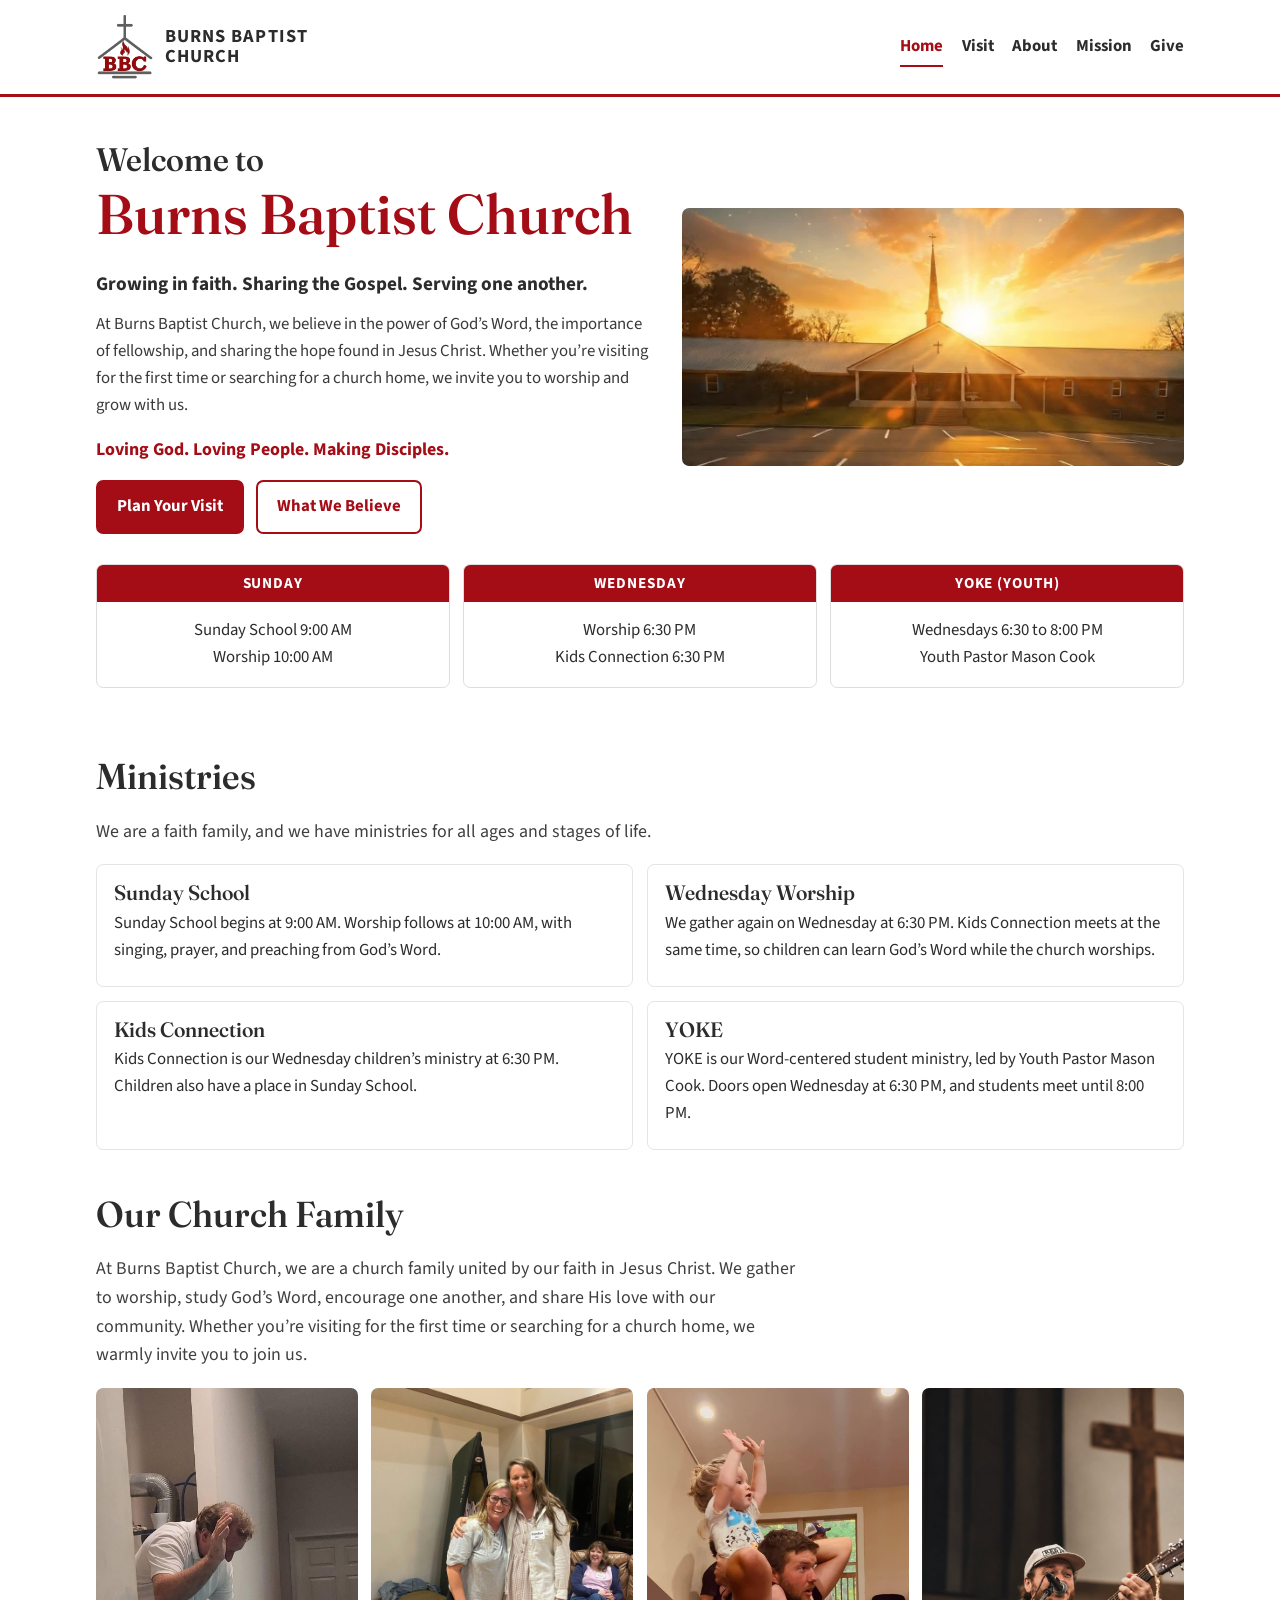
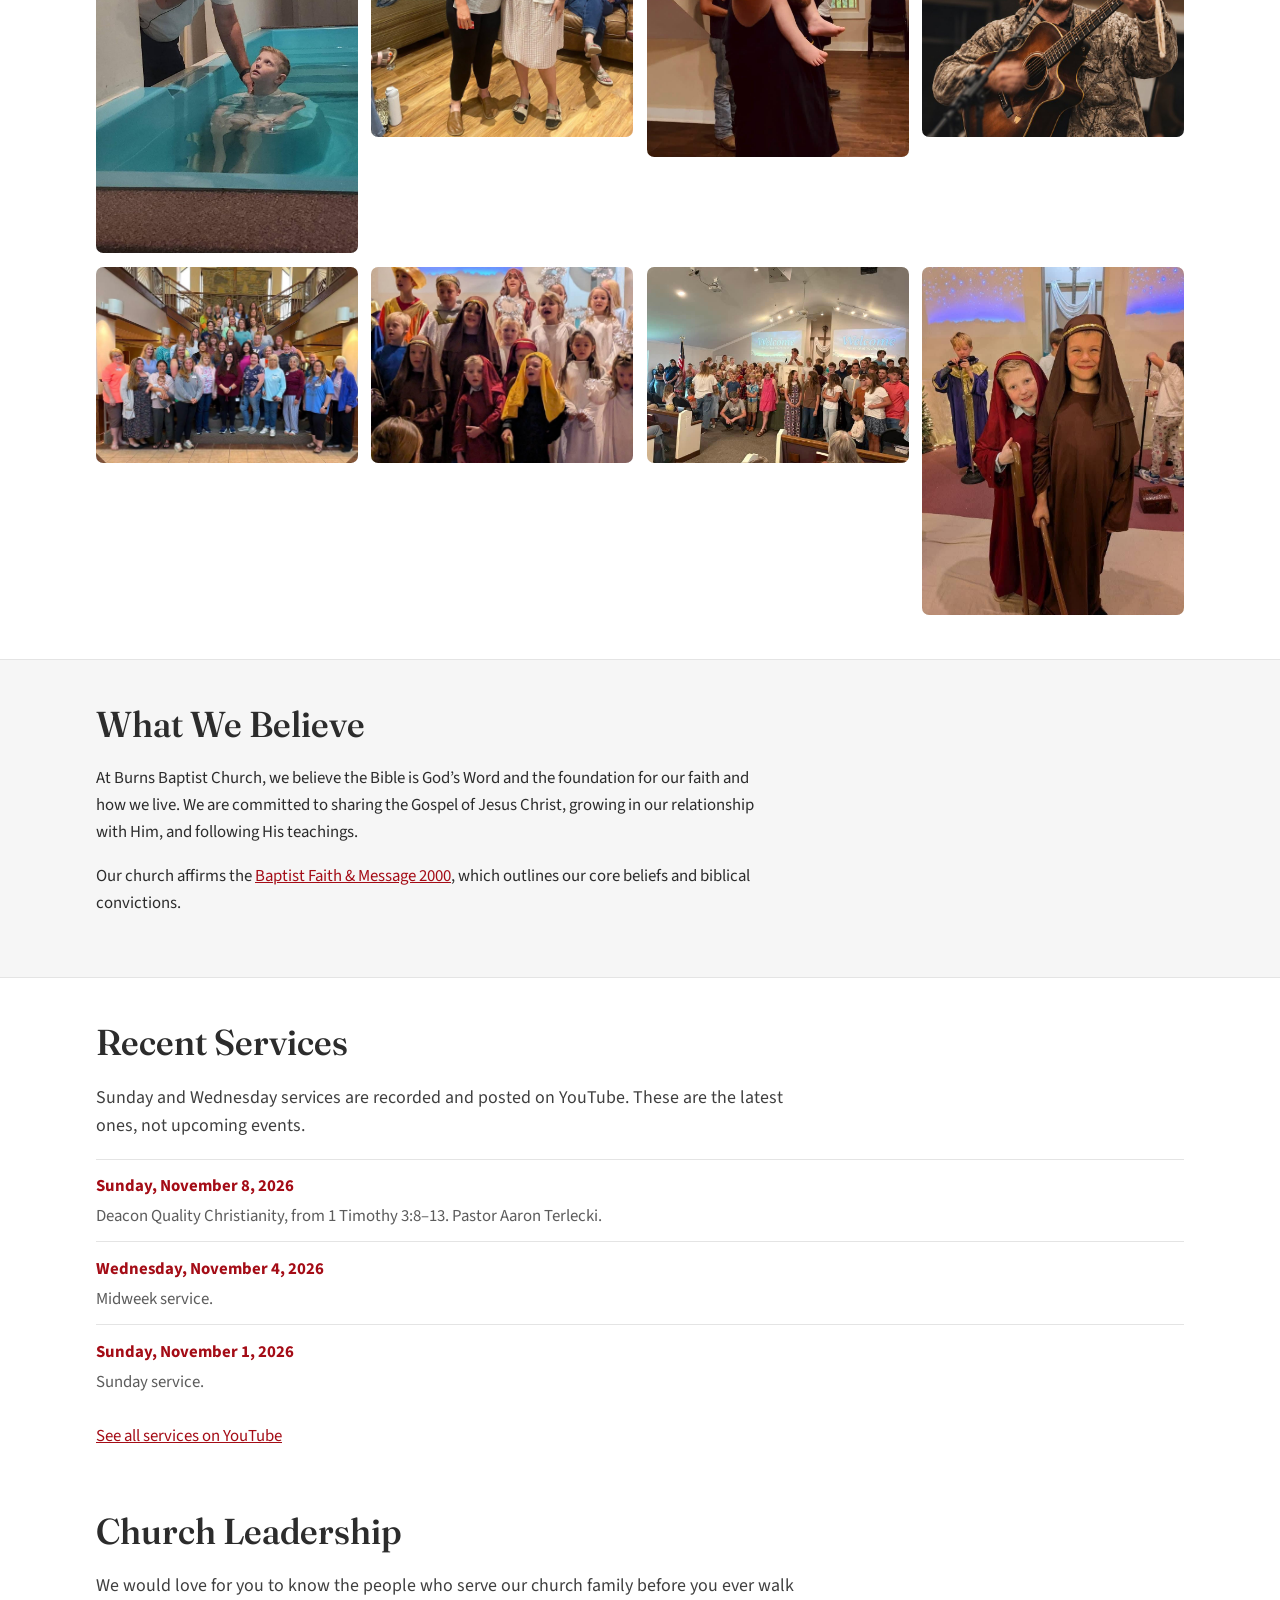
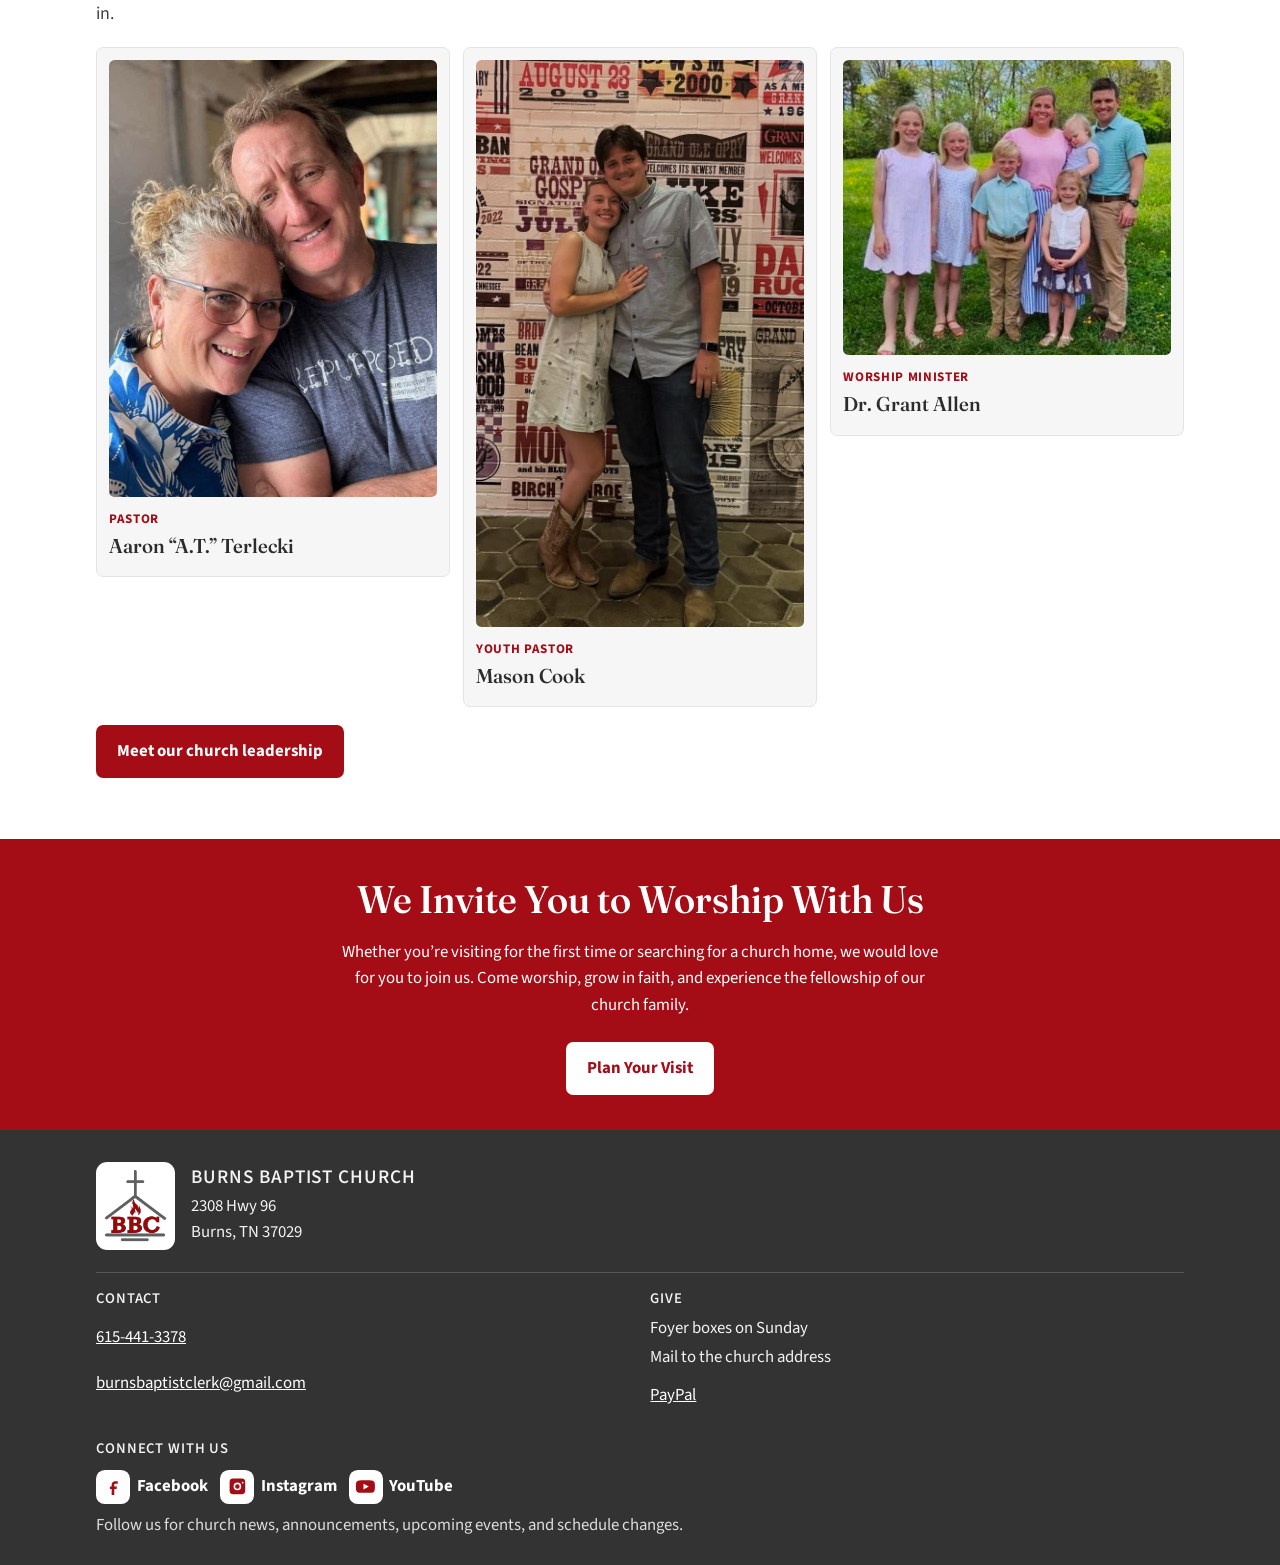
==== index.html @ 7d7b96f2 "fresh content: 1. Straighten the title letters 2. Add ministries and recent services 3. Use the chur" ====
<!DOCTYPE html>
<html lang="en">
<head>
  <meta charset="utf-8">
  <meta name="viewport" content="width=device-width, initial-scale=1, viewport-fit=cover">
  <title>Burns Baptist Church | Burns, TN</title>
  <meta name="description" content="Welcome to Burns Baptist Church at 2308 Hwy 96, Burns, TN. Sunday School 9:00 AM, worship 10:00 AM. Pastor Aaron “A.T.” Terlecki.">
  <meta name="theme-color" content="#a40c16">
  <link rel="icon" href="img/bbc-logo.png">
  <link rel="preconnect" href="https://fonts.googleapis.com">
  <link rel="preconnect" href="https://fonts.gstatic.com" crossorigin>
  <link href="https://fonts.googleapis.com/css2?family=Fraunces:SOFT,WONK,ital,opsz,wght@0,0,0,9..144,560;0,0,0,9..144,650;0,0,1,9..144,560&family=Source+Sans+3:wght@400;600;700&display=swap" rel="stylesheet">
  <link rel="stylesheet" href="css/site.css">
</head>
<body>
  <header class="site-header">
    <div class="wrap header-inner">
      <a class="logo" href="index.html" aria-label="Burns Baptist Church">
        <img src="img/bbc-logo.png" alt="" width="456" height="520">
        <span class="logo-name">Burns Baptist<br>Church</span>
      </a>
      <button class="nav-toggle" type="button" aria-expanded="false" aria-controls="site-nav">Menu</button>
      <nav class="site-nav" id="site-nav" aria-label="Primary">
        <ul>
          <li><a href="index.html" aria-current="page">Home</a></li>
          <li><a href="visit.html">Visit</a></li>
          <li><a href="about.html">About</a></li>
          <li><a href="mission.html">Mission</a></li>
          <li><a href="https://paypal.me/burnsbaptistchurch" target="_blank" rel="noopener noreferrer">Give<span class="sr-only"> (opens in a new tab)</span></a></li>
        </ul>
      </nav>
    </div>
  </header>

  <main id="main">
    <section class="wrap hero">
      <div class="hero-copy">
        <h1><span class="welcome-kicker">Welcome to</span> Burns Baptist Church</h1>
        <p class="hero-lead">Growing in faith. Sharing the Gospel. Serving one another.</p>
        <p>At Burns Baptist Church, we believe in the power of God’s Word, the importance of fellowship, and sharing the hope found in Jesus Christ. Whether you’re visiting for the first time or searching for a church home, we invite you to worship and grow with us.</p>
        <p class="motto">Loving God. Loving People. Making Disciples.</p>
        <p class="hero-actions">
          <a class="btn" href="visit.html">Plan Your Visit</a>
          <a class="btn btn-ghost" href="#believe">What We Believe</a>
        </p>
      </div>
      <div class="hero-photo">
        <img src="img/church-sunset.jpg" alt="Burns Baptist Church at sunset, the white steeple above the parking lot at 2308 Hwy 96" width="1080" height="554">
      </div>
    </section>

    <section class="times" aria-labelledby="times-title">
      <div class="wrap">
        <h2 id="times-title" class="sr-only">Service times</h2>
        <div class="times-grid">
          <article class="time-card">
            <h3>Sunday</h3>
            <p>Sunday School 9:00 AM<br>Worship 10:00 AM</p>
          </article>
          <article class="time-card">
            <h3>Wednesday</h3>
            <p>Worship 6:30 PM<br>Kids Connection 6:30 PM</p>
          </article>
          <article class="time-card">
            <h3>YOKE (Youth)</h3>
            <p>Wednesdays 6:30 to 8:00 PM<br>Youth Pastor Mason Cook</p>
          </article>
        </div>
      </div>
    </section>

    <section class="section">
      <div class="wrap">
        <h2 class="section-title">Ministries</h2>
        <p class="lede">We are a faith family, and we have ministries for all ages and stages of life.</p>
        <div class="ministry-grid">
          <article>
            <h3>Sunday School</h3>
            <p>Sunday School begins at 9:00 AM. Worship follows at 10:00 AM, with singing, prayer, and preaching from God’s Word.</p>
          </article>
          <article>
            <h3>Wednesday Worship</h3>
            <p>We gather again on Wednesday at 6:30 PM. Kids Connection meets at the same time, so children can learn God’s Word while the church worships.</p>
          </article>
          <article>
            <h3>Kids Connection</h3>
            <p>Kids Connection is our Wednesday children’s ministry at 6:30 PM. Children also have a place in Sunday School.</p>
          </article>
          <article>
            <h3>YOKE</h3>
            <p>YOKE is our Word-centered student ministry, led by Youth Pastor Mason Cook. Doors open Wednesday at 6:30 PM, and students meet until 8:00 PM.</p>
          </article>
        </div>
      </div>
    </section>

    <section class="section" style="padding-top: 0;">
      <div class="wrap">
        <h2 class="section-title">Our Church Family</h2>
        <p class="lede">At Burns Baptist Church, we are a church family united by our faith in Jesus Christ. We gather to worship, study God’s Word, encourage one another, and share His love with our community. Whether you’re visiting for the first time or searching for a church home, we warmly invite you to join us.</p>
        <div class="family-grid">
          <img src="img/family-baptism.jpg" alt="A baptism at Burns Baptist Church" width="901" height="1600">
          <img src="img/family-fellowship.jpg" alt="Friends from the church family together" width="1200" height="1600">
          <img src="img/family-shoulders.jpg" alt="A dad with his child on his shoulders at church" width="1004" height="1415">
          <img src="img/family-gospel-sing.jpg" alt="Josey Clay leading worship with a guitar" width="768" height="1024">
          <img src="img/family-group.jpg" alt="Women of the church family gathered on the stairs" width="1080" height="810">
          <img src="img/family-program.jpg" alt="Children dressed for a Christmas program" width="1156" height="868">
          <img src="img/family-kids.jpg" alt="Children and leaders gathered in the sanctuary" width="960" height="720">
          <img src="img/family-nativity.jpg" alt="Two children dressed for the Christmas program" width="868" height="1156">
        </div>
      </div>
    </section>

    <section class="section believe" id="believe">
      <div class="wrap">
        <h2 class="section-title">What We Believe</h2>
        <div class="prose">
          <p>At Burns Baptist Church, we believe the Bible is God’s Word and the foundation for our faith and how we live. We are committed to sharing the Gospel of Jesus Christ, growing in our relationship with Him, and following His teachings.</p>
          <p>Our church affirms the <a href="https://bfm.sbc.net/bfm2000/" target="_blank" rel="noopener noreferrer">Baptist Faith &amp; Message 2000<span class="sr-only"> (opens in a new tab)</span></a>, which outlines our core beliefs and biblical convictions.</p>
        </div>
      </div>
    </section>

    <section class="section">
      <div class="wrap">
        <h2 class="section-title">Recent Services</h2>
        <p class="lede">Sunday and Wednesday services are recorded and posted on YouTube. These are the latest ones, not upcoming events.</p>
        <ul class="service-list">
          <li>
            <a href="https://www.youtube.com/watch?v=oG2VOzbpjgQ" target="_blank" rel="noopener noreferrer">Sunday, November 8, 2026<span class="sr-only"> (opens in a new tab)</span></a>
            <p>Deacon Quality Christianity, from 1 Timothy 3:8–13. Pastor Aaron Terlecki.</p>
          </li>
          <li>
            <a href="https://www.youtube.com/watch?v=1ceqtNnKRiA" target="_blank" rel="noopener noreferrer">Wednesday, November 4, 2026<span class="sr-only"> (opens in a new tab)</span></a>
            <p>Midweek service.</p>
          </li>
          <li>
            <a href="https://www.youtube.com/watch?v=3eNB4Ih_9F8" target="_blank" rel="noopener noreferrer">Sunday, November 1, 2026<span class="sr-only"> (opens in a new tab)</span></a>
            <p>Sunday service.</p>
          </li>
        </ul>
        <p><a href="https://www.youtube.com/@burnsbaptistchurch-burnstn1436" target="_blank" rel="noopener noreferrer">See all services on YouTube<span class="sr-only"> (opens in a new tab)</span></a></p>
      </div>
    </section>

    <section class="section" style="padding-top: 0;">
      <div class="wrap">
        <h2 class="section-title">Church Leadership</h2>
        <p class="lede">We would love for you to know the people who serve our church family before you ever walk in.</p>
        <div class="staff-teaser">
          <article>
            <img src="img/pastor-at-lori.jpg" alt="Pastor A.T. Terlecki and his wife, Lori" width="720" height="960">
            <p class="role">Pastor</p>
            <h3>Aaron “A.T.” Terlecki</h3>
          </article>
          <article>
            <img src="img/mason-bailey.jpg" alt="Youth Pastor Mason Cook and his wife, Bailey" width="682" height="1180">
            <p class="role">Youth Pastor</p>
            <h3>Mason Cook</h3>
          </article>
          <article>
            <img src="img/grant-allen-family.jpg" alt="Dr. Grant Allen with Candice and their five children" width="1028" height="927">
            <p class="role">Worship Minister</p>
            <h3>Dr. Grant Allen</h3>
          </article>
        </div>
        <p style="margin-top: 1.1rem;"><a class="btn" href="about.html">Meet our church leadership</a></p>
      </div>
    </section>

    <section class="invite">
      <div class="wrap">
        <h2>We Invite You to Worship With Us</h2>
        <p>Whether you’re visiting for the first time or searching for a church home, we would love for you to join us. Come worship, grow in faith, and experience the fellowship of our church family.</p>
        <a class="btn" href="visit.html">Plan Your Visit</a>
      </div>
    </section>
  </main>

  <footer class="site-footer">
    <div class="wrap">
      <div class="footer-brand">
        <div class="footer-logo"><img src="img/bbc-logo.png" alt="" width="456" height="520"></div>
        <div>
          <h2>Burns Baptist Church</h2>
          <p>2308 Hwy 96<br>Burns, TN 37029</p>
        </div>
      </div>
      <div class="footer-grid">
        <div>
          <h3>Contact</h3>
          <ul>
            <li><a href="tel:+16154413378">615-441-3378</a></li>
            <li><a href="mailto:burnsbaptistclerk@gmail.com">burnsbaptistclerk@gmail.com</a></li>
          </ul>
        </div>
        <div>
          <h3>Give</h3>
          <ul>
            <li>Foyer boxes on Sunday</li>
            <li>Mail to the church address</li>
            <li><a href="https://paypal.me/burnsbaptistchurch" target="_blank" rel="noopener noreferrer">PayPal</a></li>
          </ul>
        </div>
      </div>
      <div style="margin-top: 1.3rem;">
        <h3>Connect With Us</h3>
        <ul class="socials">
          <li><a href="https://www.facebook.com/p/Burns-Baptist-Church-61585569585817/" target="_blank" rel="noopener noreferrer"><span class="social-icon" aria-hidden="true"><svg viewBox="0 0 24 24"><path fill="currentColor" d="M14 9h3V6h-3c-2.2 0-4 1.8-4 4v2H8v3h2v7h3v-7h2.6l.4-3H13v-2c0-.6.4-1 1-1z"/></svg></span>Facebook</a></li>
          <li><a href="https://www.instagram.com/burnsbaptistchurch/" target="_blank" rel="noopener noreferrer"><span class="social-icon" aria-hidden="true"><svg viewBox="0 0 24 24"><path fill="currentColor" d="M7 3h10a4 4 0 0 1 4 4v10a4 4 0 0 1-4 4H7a4 4 0 0 1-4-4V7a4 4 0 0 1 4-4zm5 4.6A4.4 4.4 0 1 0 16.4 12 4.4 4.4 0 0 0 12 7.6zm6.1-.9a1 1 0 1 0 1 1 1 1 0 0 0-1-1zM12 9.4A2.6 2.6 0 1 1 9.4 12 2.6 2.6 0 0 1 12 9.4z"/></svg></span>Instagram</a></li>
          <li><a href="https://www.youtube.com/@burnsbaptistchurch-burnstn1436" target="_blank" rel="noopener noreferrer"><span class="social-icon" aria-hidden="true"><svg viewBox="0 0 24 24"><path fill="currentColor" d="M23 12.2s0-3.2-.4-4.6a3 3 0 0 0-2.1-2.1C18.9 5 12 5 12 5s-6.9 0-8.5.5a3 3 0 0 0-2.1 2.1C1 9 1 12.2 1 12.2s0 3.2.4 4.6a3 3 0 0 0 2.1 2.1C5.1 19.4 12 19.4 12 19.4s6.9 0 8.5-.5a3 3 0 0 0 2.1-2.1c.4-1.4.4-4.6.4-4.6zM9.8 15.5v-6.6l6.2 3.3z"/></svg></span>YouTube</a></li>
        </ul>
        <p class="footer-note">Follow us for church news, announcements, upcoming events, and schedule changes.</p>
      </div>
    </div>
  </footer>
  <script src="js/site.js"></script>
</body>
</html>
---- css/site.css ----
:root {
  --paper: #ffffff;
  --ink: #2c2c2c;
  --bbc: #a40c16;
  --bbc-dark: #7c0911;
  --charcoal: #333333;
  --muted: #5c5c5c;
  --line: #e4e4e4;
  --soft: #f6f6f6;
  --max: 68rem;
  --display: "Fraunces", Georgia, serif;
  --body: "Source Sans 3", system-ui, sans-serif;
}

*,
*::before,
*::after {
  box-sizing: border-box;
}

html {
  scroll-behavior: smooth;
  scroll-padding-top: 6rem;
  -webkit-text-size-adjust: 100%;
}

body {
  margin: 0;
  font-family: var(--body);
  color: var(--ink);
  background: var(--paper);
  line-height: 1.6;
  font-size: 1.05rem;
  padding-left: env(safe-area-inset-left);
  padding-right: env(safe-area-inset-right);
}

img {
  max-width: 100%;
  height: auto;
  display: block;
}

a {
  color: var(--bbc);
}

a:hover {
  color: var(--bbc-dark);
}

:focus-visible {
  outline: 3px solid var(--bbc);
  outline-offset: 2px;
}

h1,
h2,
h3 {
  font-family: var(--display);
  font-weight: 560;
  line-height: 1.15;
  margin: 0 0 0.55em;
  text-wrap: balance;
  font-optical-sizing: none;
  font-variation-settings: "SOFT" 0, "WONK" 0, "opsz" 72;
}

p {
  margin: 0 0 1em;
}

.wrap {
  width: min(100% - 2rem, var(--max));
  margin-inline: auto;
}

@media (min-width: 800px) {
  .wrap {
    width: min(100% - 2.5rem, var(--max));
  }
}

.sr-only {
  position: absolute;
  width: 1px;
  height: 1px;
  padding: 0;
  margin: -1px;
  overflow: hidden;
  clip: rect(0, 0, 0, 0);
  white-space: nowrap;
  border: 0;
}

.site-header {
  background: #fff;
  border-bottom: 3px solid var(--bbc);
  position: sticky;
  top: 0;
  z-index: 20;
}

.header-inner {
  display: flex;
  flex-wrap: wrap;
  align-items: center;
  justify-content: space-between;
  gap: 0.65rem 0.85rem;
  padding: 0.7rem 0;
}

.logo {
  display: flex;
  align-items: center;
  gap: 0.65rem;
  min-width: 0;
  text-decoration: none;
  color: var(--ink);
  flex: 1 1 auto;
}

.logo img {
  height: 3.35rem;
  width: auto;
  flex: 0 0 auto;
}

.logo-name {
  font-weight: 700;
  text-transform: uppercase;
  letter-spacing: 0.045em;
  line-height: 1.05;
  font-size: 0.92rem;
}

.nav-toggle {
  display: inline-flex;
  align-items: center;
  justify-content: center;
  min-height: 2.75rem;
  padding: 0.4rem 0.9rem;
  border: 2px solid var(--bbc);
  border-radius: 0.4rem;
  background: #fff;
  color: var(--bbc);
  font: inherit;
  font-weight: 700;
  letter-spacing: 0.06em;
  text-transform: uppercase;
  cursor: pointer;
  flex: 0 0 auto;
}

.site-nav {
  display: none;
  flex: 1 1 100%;
  padding: 0.15rem 0 0.45rem;
}

.site-nav.is-open {
  display: block;
}

.site-nav ul {
  display: flex;
  flex-direction: column;
  gap: 0.1rem;
  list-style: none;
  margin: 0;
  padding: 0;
}

.site-nav a {
  display: flex;
  align-items: center;
  min-height: 2.75rem;
  text-decoration: none;
  color: var(--ink);
  font-weight: 700;
}

.site-nav a:hover {
  color: var(--bbc);
}

.site-nav a[aria-current="page"] {
  color: var(--bbc);
  box-shadow: inset 3px 0 0 var(--bbc);
  padding-left: 0.7rem;
}

@media (min-width: 900px) {
  .header-inner {
    flex-wrap: nowrap;
    padding: 0.85rem 0;
  }

  .logo {
    flex: 0 1 auto;
  }

  .logo img {
    height: 4.15rem;
  }

  .logo-name {
    font-size: 1.15rem;
    letter-spacing: 0.06em;
  }

  .nav-toggle {
    display: none;
  }

  .site-nav {
    display: block;
    flex: 1 1 auto;
    padding: 0;
  }

  .site-nav ul {
    flex-direction: row;
    justify-content: flex-end;
    align-items: center;
    gap: 0.15rem 1.15rem;
  }

  .site-nav a {
    min-height: 2.5rem;
  }

  .site-nav a[aria-current="page"] {
    box-shadow: inset 0 -2px 0 var(--bbc);
    padding-left: 0;
  }
}

.hero {
  padding: 1.6rem 0 0.5rem;
  display: grid;
  gap: 1.25rem;
  align-items: center;
}

@media (min-width: 800px) {
  .hero {
    grid-template-columns: 1.05fr 0.95fr;
    padding: 2.75rem 0 1.5rem;
    gap: 2rem;
  }
}

.welcome-kicker {
  display: block;
  color: var(--ink);
  font-size: 0.58em;
  font-weight: 560;
  margin-bottom: 0.12em;
}

.hero h1 {
  font-size: clamp(2.15rem, 7vw, 3.5rem);
  color: var(--bbc);
  margin-bottom: 0.4em;
}

.hero-lead {
  font-size: 1.2rem;
  font-weight: 700;
  margin-bottom: 0.75rem;
}

.hero-copy > p:not(.hero-lead):not(.motto):not(.hero-actions) {
  color: #3a3a3a;
  max-width: 38rem;
}

.motto {
  color: var(--bbc);
  font-weight: 700;
  font-size: 1.12rem;
  margin: 0.35rem 0 1rem;
}

.hero-actions {
  display: flex;
  flex-wrap: wrap;
  gap: 0.7rem;
  margin-bottom: 0;
}

@media (max-width: 639px) {
  .hero-actions,
  .center-actions {
    display: grid;
    grid-template-columns: 1fr;
  }

  .btn {
    width: 100%;
  }
}

.hero-photo img {
  width: 100%;
  height: auto;
  border-radius: 0.45rem;
}

.btn {
  display: inline-flex;
  align-items: center;
  justify-content: center;
  min-height: 2.85rem;
  text-decoration: none;
  font-weight: 700;
  padding: 0.7rem 1.2rem;
  border: 2px solid var(--bbc);
  border-radius: 0.45rem;
  background: var(--bbc);
  color: #fff;
}

.btn:hover {
  background: var(--bbc-dark);
  border-color: var(--bbc-dark);
  color: #fff;
}

.btn-ghost {
  background: #fff;
  color: var(--bbc);
}

.btn-ghost:hover {
  background: var(--bbc);
  color: #fff;
}

.section {
  padding: 2.1rem 0;
}

@media (min-width: 800px) {
  .section {
    padding: 2.75rem 0;
  }
}

.section-title {
  font-size: clamp(1.7rem, 3vw, 2.25rem);
}

.lede {
  font-size: 1.12rem;
  max-width: 44rem;
  color: #3f3f3f;
}

.times {
  padding: 0.4rem 0 1.5rem;
}

.times-grid,
.card-grid {
  display: grid;
  gap: 0.85rem;
}

@media (min-width: 720px) {
  .times-grid,
  .card-grid.cols-3 {
    grid-template-columns: repeat(3, 1fr);
  }

  .card-grid.cols-2 {
    grid-template-columns: repeat(2, 1fr);
  }
}

.time-card {
  border: 1px solid #ddd;
  border-radius: 0.45rem;
  overflow: hidden;
  background: #fff;
  text-align: center;
}

.time-card h3 {
  margin: 0;
  background: var(--bbc);
  color: #fff;
  font-family: var(--body);
  font-size: 0.95rem;
  font-weight: 700;
  letter-spacing: 0.06em;
  text-transform: uppercase;
  padding: 0.6rem 0.75rem;
}

.time-card p {
  margin: 0;
  padding: 0.95rem 0.75rem 1.05rem;
}

.family-grid,
.photo-row,
.yoke-pair {
  display: grid;
  gap: 0.85rem;
}

.family-grid,
.photo-row {
  grid-template-columns: repeat(2, 1fr);
  align-items: start;
}

@media (min-width: 800px) {
  .family-grid,
  .photo-row {
    grid-template-columns: repeat(4, 1fr);
  }
}

.family-grid img,
.photo-row img,
.yoke-pair img,
.yoke-feature img,
.leader img {
  width: 100%;
  height: auto;
  border-radius: 0.45rem;
  background: var(--soft);
  object-fit: contain;
  object-position: center;
}

.yoke-feature {
  margin: 0.4rem 0 0.85rem;
}

.yoke-pair {
  grid-template-columns: 1fr;
  align-items: start;
}

@media (min-width: 720px) {
  .yoke-pair {
    grid-template-columns: repeat(3, 1fr);
  }
}

.believe {
  background: var(--soft);
  border-top: 1px solid var(--line);
  border-bottom: 1px solid var(--line);
}

.believe-grid,
.split {
  display: grid;
  gap: 1.25rem;
}

@media (min-width: 800px) {
  .believe-grid,
  .split {
    grid-template-columns: 1fr 1.15fr;
    align-items: start;
  }

  .split.even {
    grid-template-columns: 1fr 1fr;
  }
}

.believe ol {
  margin: 0 0 1rem;
  padding-left: 1.2rem;
}

.believe li {
  margin-bottom: 0.75rem;
}

.staff-teaser {
  display: grid;
  gap: 0.85rem;
  align-items: start;
}

@media (min-width: 720px) {
  .staff-teaser {
    grid-template-columns: repeat(3, 1fr);
  }
}

.staff-teaser article {
  background: var(--soft);
  border: 1px solid var(--line);
  border-radius: 0.45rem;
  padding: 0.75rem 0.75rem 1rem;
}

.staff-teaser img {
  width: 100%;
  height: auto;
  margin-bottom: 0.75rem;
  border-radius: 0.35rem;
  object-fit: contain;
  object-position: center;
}

.staff-teaser h3 {
  margin-bottom: 0.2rem;
  font-size: 1.25rem;
}

.role {
  color: var(--bbc);
  font-weight: 700;
  letter-spacing: 0.05em;
  text-transform: uppercase;
  font-size: 0.82rem;
  margin: 0 0 0.25rem;
}

.scripture {
  position: relative;
  color: #fff;
  isolation: isolate;
  min-height: 15rem;
  display: grid;
  align-items: center;
}

.scripture-bg {
  position: absolute;
  inset: 0;
  width: 100%;
  height: 100%;
  object-fit: cover;
  object-position: center 55%;
  z-index: -2;
}

.scripture::after {
  content: "";
  position: absolute;
  inset: 0;
  background: linear-gradient(rgba(30, 18, 18, 0.45), rgba(30, 18, 18, 0.62));
  z-index: -1;
}

.scripture-inner {
  text-align: center;
  padding: 2.4rem 0 2.2rem;
}

.scripture blockquote {
  margin: 0 auto;
  max-width: 42rem;
}

.scripture p {
  font-family: var(--display);
  font-style: italic;
  font-weight: 560;
  font-optical-sizing: none;
  font-variation-settings: "SOFT" 0, "WONK" 0, "opsz" 72;
  font-size: clamp(1.25rem, 2.6vw, 1.7rem);
  line-height: 1.35;
  margin: 0 0 0.7rem;
}

.scripture cite {
  font-style: normal;
  font-weight: 700;
  letter-spacing: 0.04em;
}

.leaders {
  display: grid;
  gap: 1.75rem;
}

.leader {
  display: grid;
  gap: 1rem;
  align-items: start;
}

@media (min-width: 720px) {
  .leader {
    grid-template-columns: minmax(12rem, 18rem) 1fr;
    gap: 1.4rem;
  }
}

.leader img {
  width: 100%;
  height: auto;
  object-fit: contain;
  object-position: center;
}

.leader h2 {
  margin-bottom: 0.35rem;
  font-size: clamp(1.55rem, 2.5vw, 2rem);
}

.role-flag {
  display: inline-block;
  background: var(--bbc);
  color: #fff;
  font-weight: 700;
  letter-spacing: 0.06em;
  text-transform: uppercase;
  font-size: 0.78rem;
  padding: 0.28rem 0.7rem;
  margin: 0 0 0.45rem;
}

.page-intro {
  padding: 1.6rem 0 0.4rem;
}

.page-intro h1 {
  font-size: clamp(2rem, 5vw, 2.8rem);
  color: var(--bbc);
  margin-bottom: 0.4em;
}

.address-line {
  font-weight: 700;
  text-align: center;
  margin: 0.9rem 0 0.7rem;
}

.center-actions {
  text-align: center;
  margin-bottom: 0.4rem;
}

.map-embed {
  border: 1px solid var(--line);
  overflow: hidden;
  aspect-ratio: 4 / 3;
  background: #eee;
}

@media (min-width: 800px) {
  .map-embed {
    aspect-ratio: 16 / 9;
  }
}

.map-embed iframe {
  width: 100%;
  height: 100%;
  border: 0;
}

.muted {
  color: var(--muted);
}

.prose {
  max-width: 42rem;
}

.ministry-grid {
  display: grid;
  gap: 0.85rem;
}

@media (min-width: 720px) {
  .ministry-grid {
    grid-template-columns: 1fr 1fr;
  }
}

.ministry-grid article {
  border: 1px solid var(--line);
  border-radius: 0.45rem;
  background: #fff;
  padding: 1rem 1.05rem 0.35rem;
}

.ministry-grid h3 {
  font-size: 1.3rem;
  margin-bottom: 0.3rem;
}

.service-list {
  list-style: none;
  margin: 0.4rem 0 1rem;
  padding: 0;
}

.service-list li {
  border-top: 1px solid var(--line);
  padding: 0.85rem 0 0.7rem;
}

.service-list a {
  font-weight: 700;
  text-decoration: none;
}

.service-list p {
  margin: 0.2rem 0 0;
  color: var(--muted);
}

.mission-hero h1 {
  font-family: var(--display);
  font-style: italic;
  font-weight: 560;
  font-optical-sizing: none;
  font-variation-settings: "SOFT" 0, "WONK" 0, "opsz" 72;
  font-size: clamp(2.6rem, 7vw, 4.2rem);
  color: var(--bbc);
  text-align: center;
  margin: 0.2rem 0 0.35rem;
}

.mission-hero .lede {
  text-align: center;
  margin-inline: auto;
}

.mission-grid {
  display: grid;
  gap: 0.9rem;
}

@media (min-width: 860px) {
  .mission-grid {
    grid-template-columns: repeat(3, 1fr);
    align-items: start;
  }
}

.mission-card {
  border: 1px solid #ddd;
  border-radius: 0.55rem;
  overflow: hidden;
  background: #fff;
}

.mission-card h2 {
  margin: 0;
  background: var(--bbc);
  color: #fff;
  font-family: var(--body);
  font-size: 1.05rem;
  font-weight: 700;
  text-align: center;
  padding: 0.7rem 0.8rem 0.65rem;
  line-height: 1.25;
}

.mission-card ul {
  margin: 0;
  padding: 0.9rem 1rem 1rem 1.35rem;
}

.mission-card li {
  margin-bottom: 0.45rem;
}

.invite {
  background: var(--bbc);
  color: #fff;
  text-align: center;
  padding: 2.4rem 0 2.2rem;
}

.invite h2 {
  font-size: clamp(1.8rem, 4vw, 2.4rem);
  margin-bottom: 0.45em;
}

.invite p {
  max-width: 38rem;
  margin-inline: auto;
}

.invite .btn {
  background: #fff;
  color: var(--bbc);
  border-color: #fff;
  margin-top: 0.35rem;
}

.invite .btn:hover {
  background: transparent;
  color: #fff;
}

.site-footer {
  background: var(--charcoal);
  color: #f3f3f3;
  padding: 2rem 0 calc(1.6rem + env(safe-area-inset-bottom));
}

.footer-brand {
  display: flex;
  gap: 1rem;
  align-items: center;
  margin-bottom: 1.4rem;
}

.footer-logo {
  background: #fff;
  border-radius: 0.7rem;
  padding: 0.45rem;
  flex: 0 0 auto;
}

.footer-logo img {
  height: 4.6rem;
  width: auto;
}

.footer-brand h2 {
  font-family: var(--body);
  font-size: 1.2rem;
  letter-spacing: 0.05em;
  text-transform: uppercase;
  margin: 0 0 0.3rem;
}

.footer-brand p {
  margin: 0;
}

.footer-grid {
  display: grid;
  gap: 1.3rem;
  padding-top: 1.1rem;
  border-top: 1px solid rgba(255, 255, 255, 0.18);
}

@media (min-width: 720px) {
  .footer-grid {
    grid-template-columns: 1fr 1fr;
  }
}

.site-footer h3 {
  font-family: var(--body);
  font-size: 0.92rem;
  letter-spacing: 0.06em;
  text-transform: uppercase;
  margin: 0 0 0.45rem;
}

.site-footer a {
  color: #fff;
  overflow-wrap: anywhere;
}

.site-footer ul {
  list-style: none;
  margin: 0;
  padding: 0;
}

.site-footer li {
  margin-bottom: 0.15rem;
}

.site-footer li a {
  display: inline-flex;
  align-items: center;
  min-height: 2.75rem;
}

.socials {
  display: flex;
  flex-wrap: wrap;
  gap: 0.55rem 0.75rem;
  align-items: center;
  list-style: none;
  margin: 0 0 0.7rem;
  padding: 0;
}

.socials li {
  margin: 0;
  flex: 0 0 auto;
}

.socials a {
  display: inline-flex;
  align-items: center;
  gap: 0.4rem;
  min-height: 0;
  text-decoration: none;
  font-weight: 700;
  color: #fff;
}

.social-icon {
  width: 2.15rem;
  height: 2.15rem;
  border-radius: 0.55rem;
  background: #fff;
  color: var(--bbc);
  display: grid;
  place-items: center;
  flex: 0 0 auto;
}

@media (max-width: 420px) {
  .socials a {
    font-size: 0.82rem;
    gap: 0.3rem;
  }
}

.social-icon svg {
  width: 1.3rem;
  height: 1.3rem;
  display: block;
}

.footer-note {
  color: #ddd;
  margin: 0.2rem 0 0;
}

.not-found {
  min-height: 55vh;
  display: grid;
  place-content: center;
  text-align: center;
  padding: 2rem 1rem 3rem;
}

.not-found h1 {
  color: var(--bbc);
}
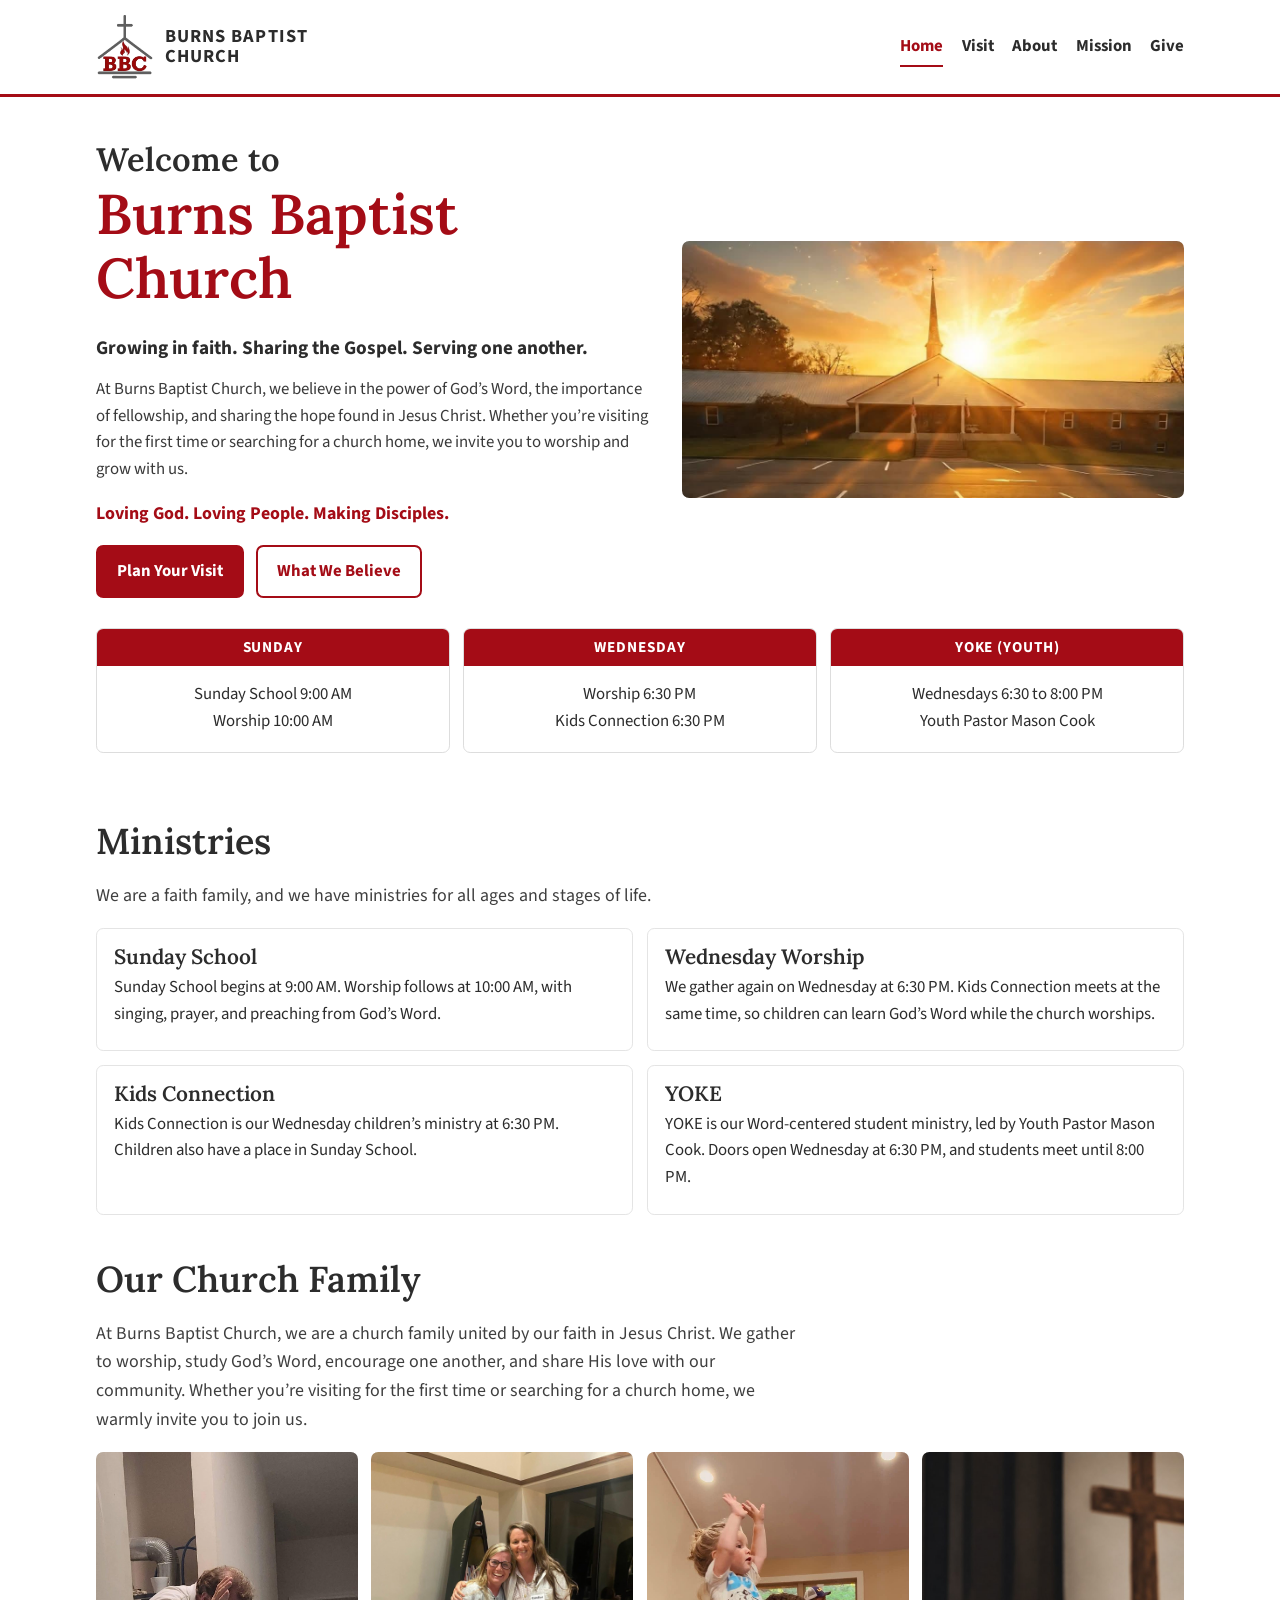
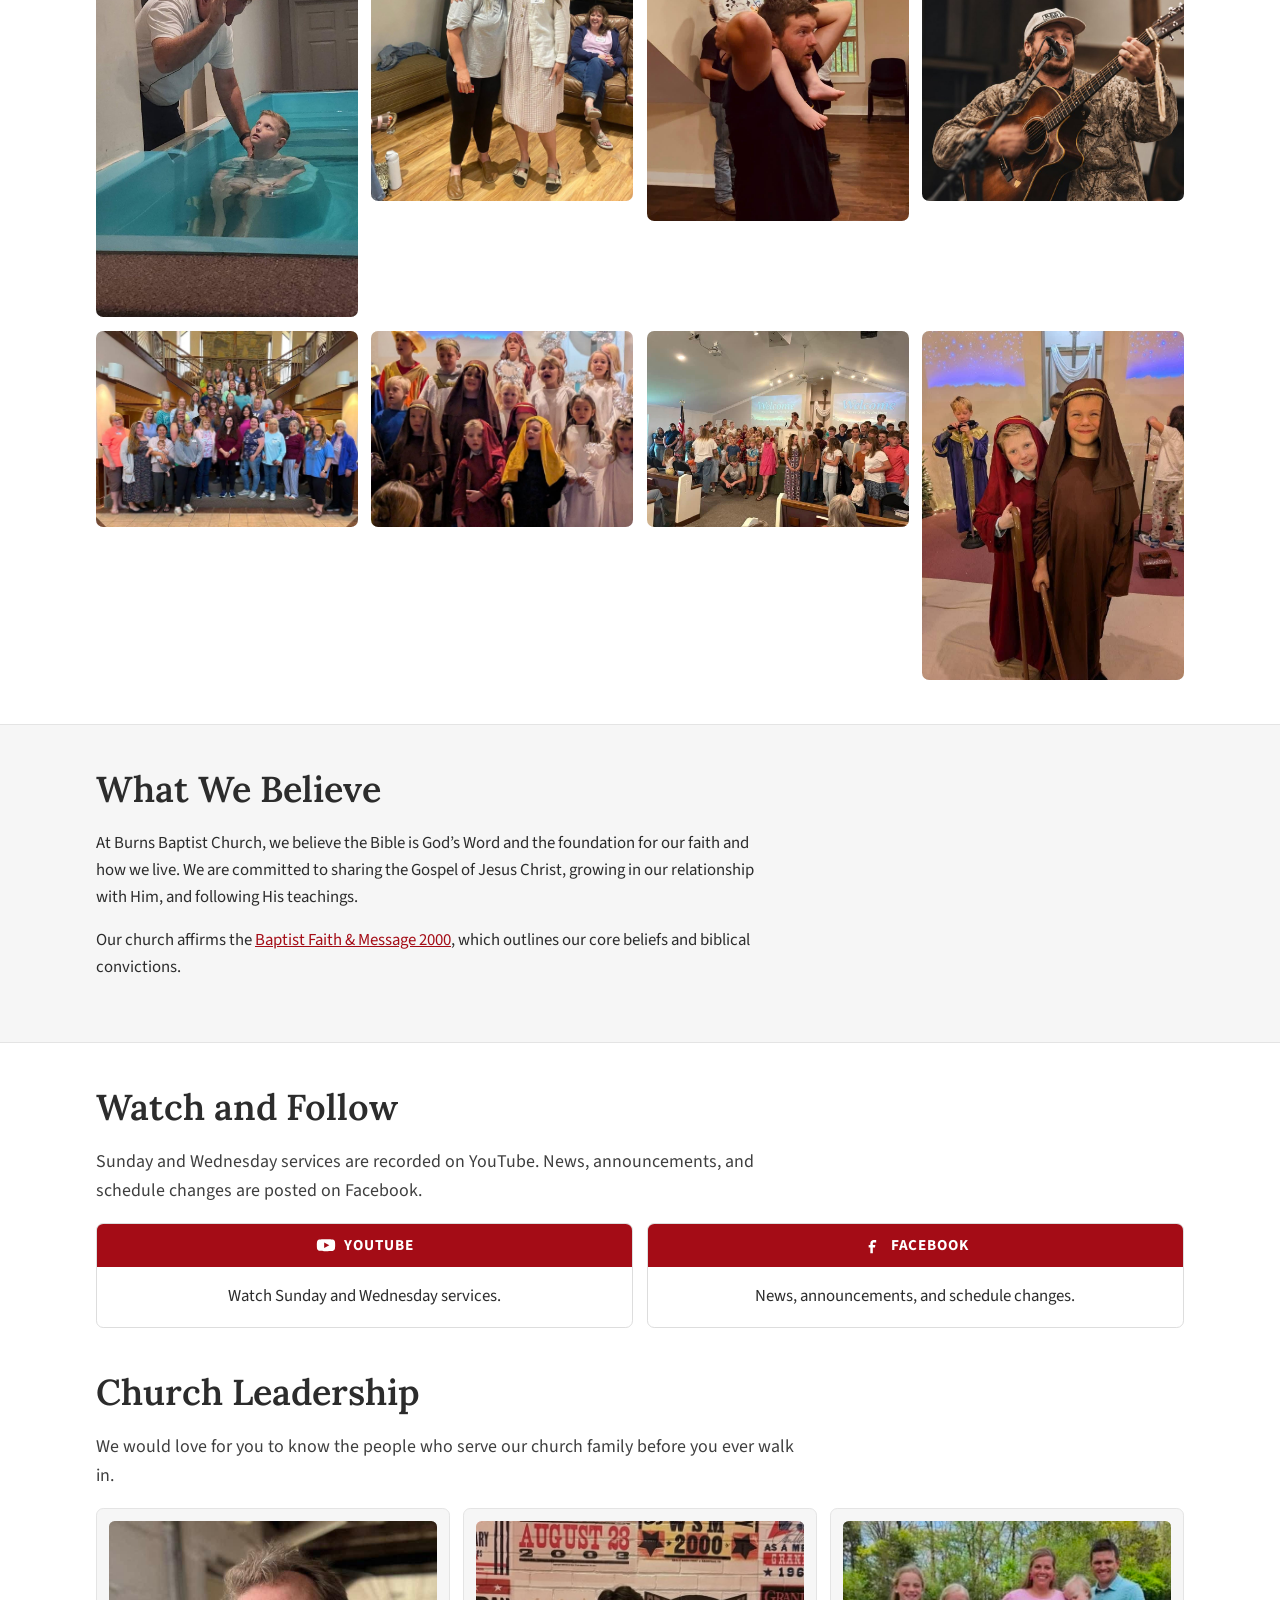
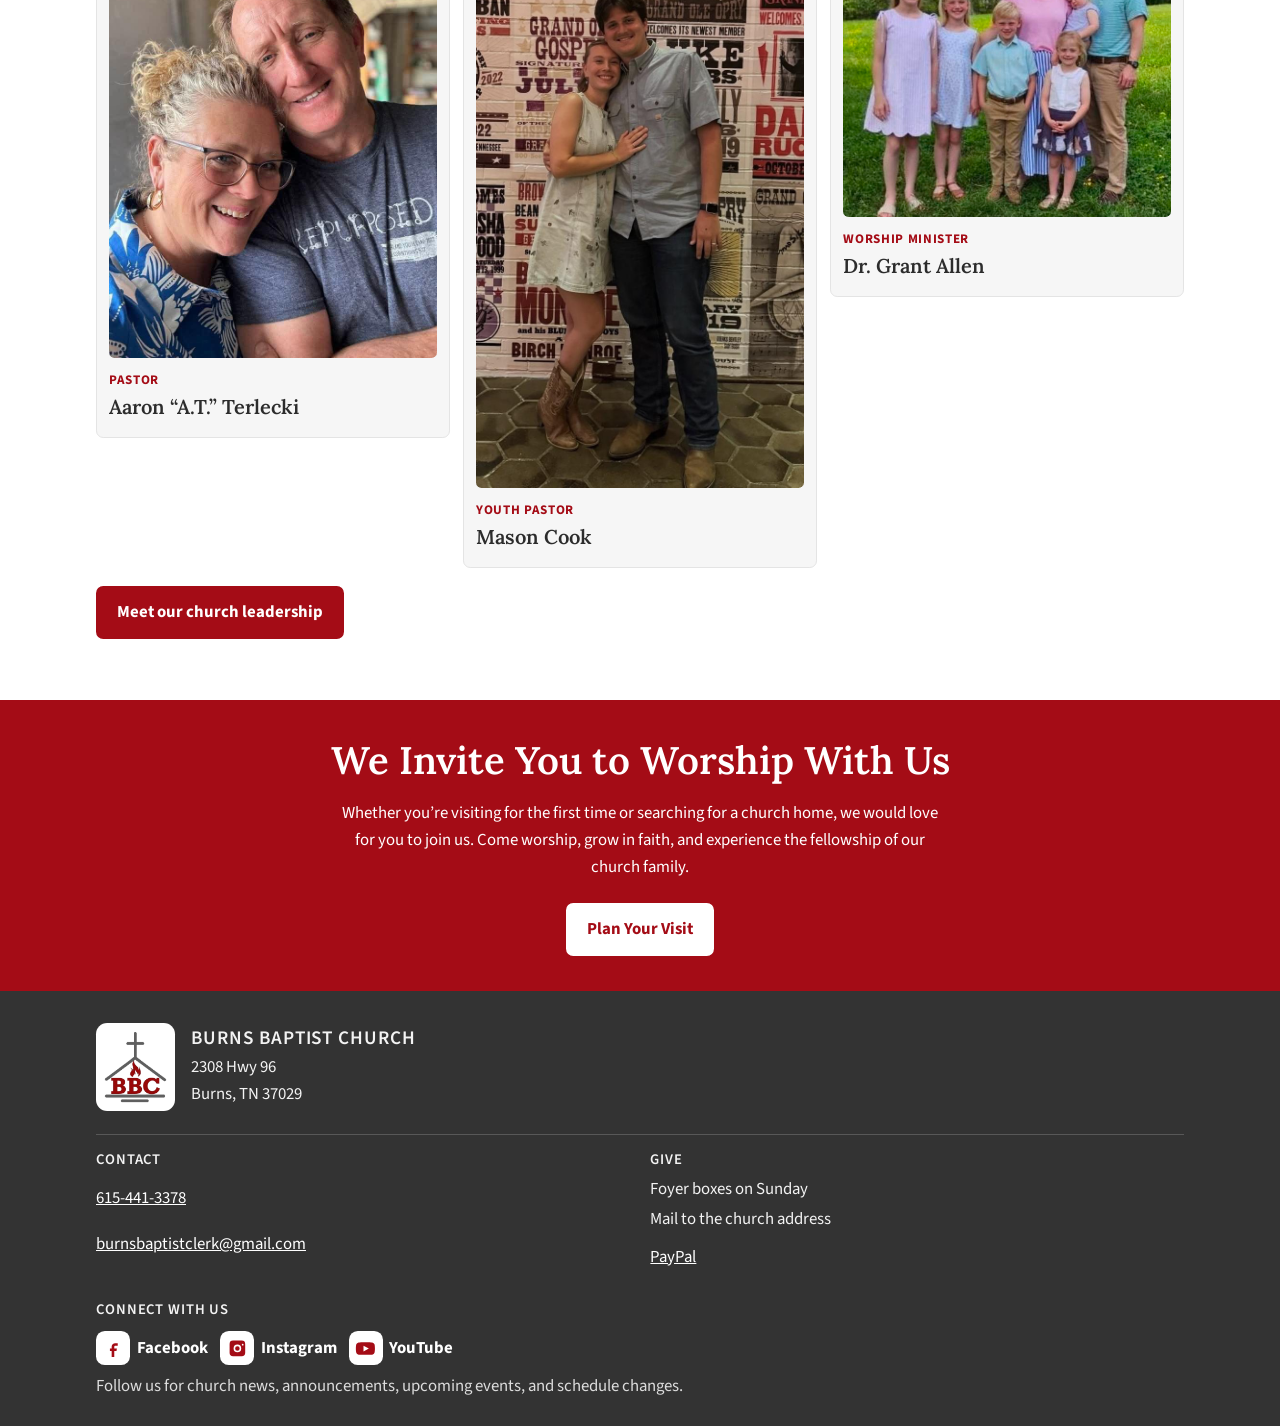
==== commit d51a3897: "Replace Fraunces with Lora and add YouTube and Facebook cards The display face drew an irregular f a" ====
--- a/index.html
+++ b/index.html
@@ -9,7 +9,7 @@
   <link rel="icon" href="img/bbc-logo.png">
   <link rel="preconnect" href="https://fonts.googleapis.com">
   <link rel="preconnect" href="https://fonts.gstatic.com" crossorigin>
-  <link href="https://fonts.googleapis.com/css2?family=Fraunces:SOFT,WONK,ital,opsz,wght@0,0,0,9..144,560;0,0,0,9..144,650;0,0,1,9..144,560&family=Source+Sans+3:wght@400;600;700&display=swap" rel="stylesheet">
+  <link href="https://fonts.googleapis.com/css2?family=Lora:ital,wght@0,600;1,600&family=Source+Sans+3:wght@400;600;700&display=swap" rel="stylesheet">
   <link rel="stylesheet" href="css/site.css">
 </head>
 <body>
@@ -123,23 +123,18 @@
 
     <section class="section">
       <div class="wrap">
-        <h2 class="section-title">Recent Services</h2>
-        <p class="lede">Sunday and Wednesday services are recorded and posted on YouTube. These are the latest ones, not upcoming events.</p>
-        <ul class="service-list">
-          <li>
-            <a href="https://www.youtube.com/watch?v=oG2VOzbpjgQ" target="_blank" rel="noopener noreferrer">Sunday, November 8, 2026<span class="sr-only"> (opens in a new tab)</span></a>
-            <p>Deacon Quality Christianity, from 1 Timothy 3:8–13. Pastor Aaron Terlecki.</p>
-          </li>
-          <li>
-            <a href="https://www.youtube.com/watch?v=1ceqtNnKRiA" target="_blank" rel="noopener noreferrer">Wednesday, November 4, 2026<span class="sr-only"> (opens in a new tab)</span></a>
-            <p>Midweek service.</p>
-          </li>
-          <li>
-            <a href="https://www.youtube.com/watch?v=3eNB4Ih_9F8" target="_blank" rel="noopener noreferrer">Sunday, November 1, 2026<span class="sr-only"> (opens in a new tab)</span></a>
-            <p>Sunday service.</p>
-          </li>
-        </ul>
-        <p><a href="https://www.youtube.com/@burnsbaptistchurch-burnstn1436" target="_blank" rel="noopener noreferrer">See all services on YouTube<span class="sr-only"> (opens in a new tab)</span></a></p>
+        <h2 class="section-title">Watch and Follow</h2>
+        <p class="lede">Sunday and Wednesday services are recorded on YouTube. News, announcements, and schedule changes are posted on Facebook.</p>
+        <div class="card-grid cols-2">
+          <a class="connect-card" href="https://www.youtube.com/@burnsbaptistchurch-burnstn1436" target="_blank" rel="noopener noreferrer">
+            <h3><svg viewBox="0 0 24 24" aria-hidden="true"><path fill="currentColor" d="M23 12.2s0-3.2-.4-4.6a3 3 0 0 0-2.1-2.1C18.9 5 12 5 12 5s-6.9 0-8.5.5a3 3 0 0 0-2.1 2.1C1 9 1 12.2 1 12.2s0 3.2.4 4.6a3 3 0 0 0 2.1 2.1C5.1 19.4 12 19.4 12 19.4s6.9 0 8.5-.5a3 3 0 0 0 2.1-2.1c.4-1.4.4-4.6.4-4.6zM9.8 15.5v-6.6l6.2 3.3z"/></svg>YouTube</h3>
+            <p>Watch Sunday and Wednesday services.<span class="sr-only"> (opens in a new tab)</span></p>
+          </a>
+          <a class="connect-card" href="https://www.facebook.com/p/Burns-Baptist-Church-61585569585817/" target="_blank" rel="noopener noreferrer">
+            <h3><svg viewBox="0 0 24 24" aria-hidden="true"><path fill="currentColor" d="M14 9h3V6h-3c-2.2 0-4 1.8-4 4v2H8v3h2v7h3v-7h2.6l.4-3H13v-2c0-.6.4-1 1-1z"/></svg>Facebook</h3>
+            <p>News, announcements, and schedule changes.<span class="sr-only"> (opens in a new tab)</span></p>
+          </a>
+        </div>
       </div>
     </section>
 
--- a/css/site.css
+++ b/css/site.css
@@ -8,7 +8,7 @@
   --line: #e4e4e4;
   --soft: #f6f6f6;
   --max: 68rem;
-  --display: "Fraunces", Georgia, serif;
+  --display: "Lora", Georgia, serif;
   --body: "Source Sans 3", system-ui, sans-serif;
 }
 
@@ -58,12 +58,10 @@
 h2,
 h3 {
   font-family: var(--display);
-  font-weight: 560;
+  font-weight: 600;
   line-height: 1.15;
   margin: 0 0 0.55em;
   text-wrap: balance;
-  font-optical-sizing: none;
-  font-variation-settings: "SOFT" 0, "WONK" 0, "opsz" 72;
 }
 
 p {
@@ -255,7 +253,7 @@
   display: block;
   color: var(--ink);
   font-size: 0.58em;
-  font-weight: 560;
+  font-weight: 600;
   margin-bottom: 0.12em;
 }
 
@@ -567,9 +565,7 @@
 .scripture p {
   font-family: var(--display);
   font-style: italic;
-  font-weight: 560;
-  font-optical-sizing: none;
-  font-variation-settings: "SOFT" 0, "WONK" 0, "opsz" 72;
+  font-weight: 600;
   font-size: clamp(1.25rem, 2.6vw, 1.7rem);
   line-height: 1.35;
   margin: 0 0 0.7rem;
@@ -694,33 +690,60 @@
   margin-bottom: 0.3rem;
 }
 
-.service-list {
-  list-style: none;
-  margin: 0.4rem 0 1rem;
-  padding: 0;
-}
-
-.service-list li {
-  border-top: 1px solid var(--line);
-  padding: 0.85rem 0 0.7rem;
-}
-
-.service-list a {
-  font-weight: 700;
+.connect-card {
+  display: flex;
+  flex-direction: column;
+  height: 100%;
   text-decoration: none;
-}
-
-.service-list p {
-  margin: 0.2rem 0 0;
-  color: var(--muted);
+  color: var(--ink);
+  border: 1px solid #ddd;
+  border-radius: 0.45rem;
+  overflow: hidden;
+  background: #fff;
+}
+
+.connect-card:hover {
+  border-color: var(--bbc);
+  color: var(--ink);
+}
+
+.connect-card h3 {
+  display: flex;
+  align-items: center;
+  justify-content: center;
+  gap: 0.55rem;
+  margin: 0;
+  background: var(--bbc);
+  color: #fff;
+  font-family: var(--body);
+  font-size: 0.95rem;
+  font-weight: 700;
+  letter-spacing: 0.06em;
+  text-transform: uppercase;
+  padding: 0.7rem 0.75rem;
+}
+
+.connect-card:hover h3 {
+  background: var(--bbc-dark);
+}
+
+.connect-card svg {
+  width: 1.25rem;
+  height: 1.25rem;
+  display: block;
+  flex: 0 0 auto;
+}
+
+.connect-card p {
+  margin: 0;
+  text-align: center;
+  padding: 1rem 0.9rem 1.1rem;
 }
 
 .mission-hero h1 {
   font-family: var(--display);
   font-style: italic;
-  font-weight: 560;
-  font-optical-sizing: none;
-  font-variation-settings: "SOFT" 0, "WONK" 0, "opsz" 72;
+  font-weight: 600;
   font-size: clamp(2.6rem, 7vw, 4.2rem);
   color: var(--bbc);
   text-align: center;
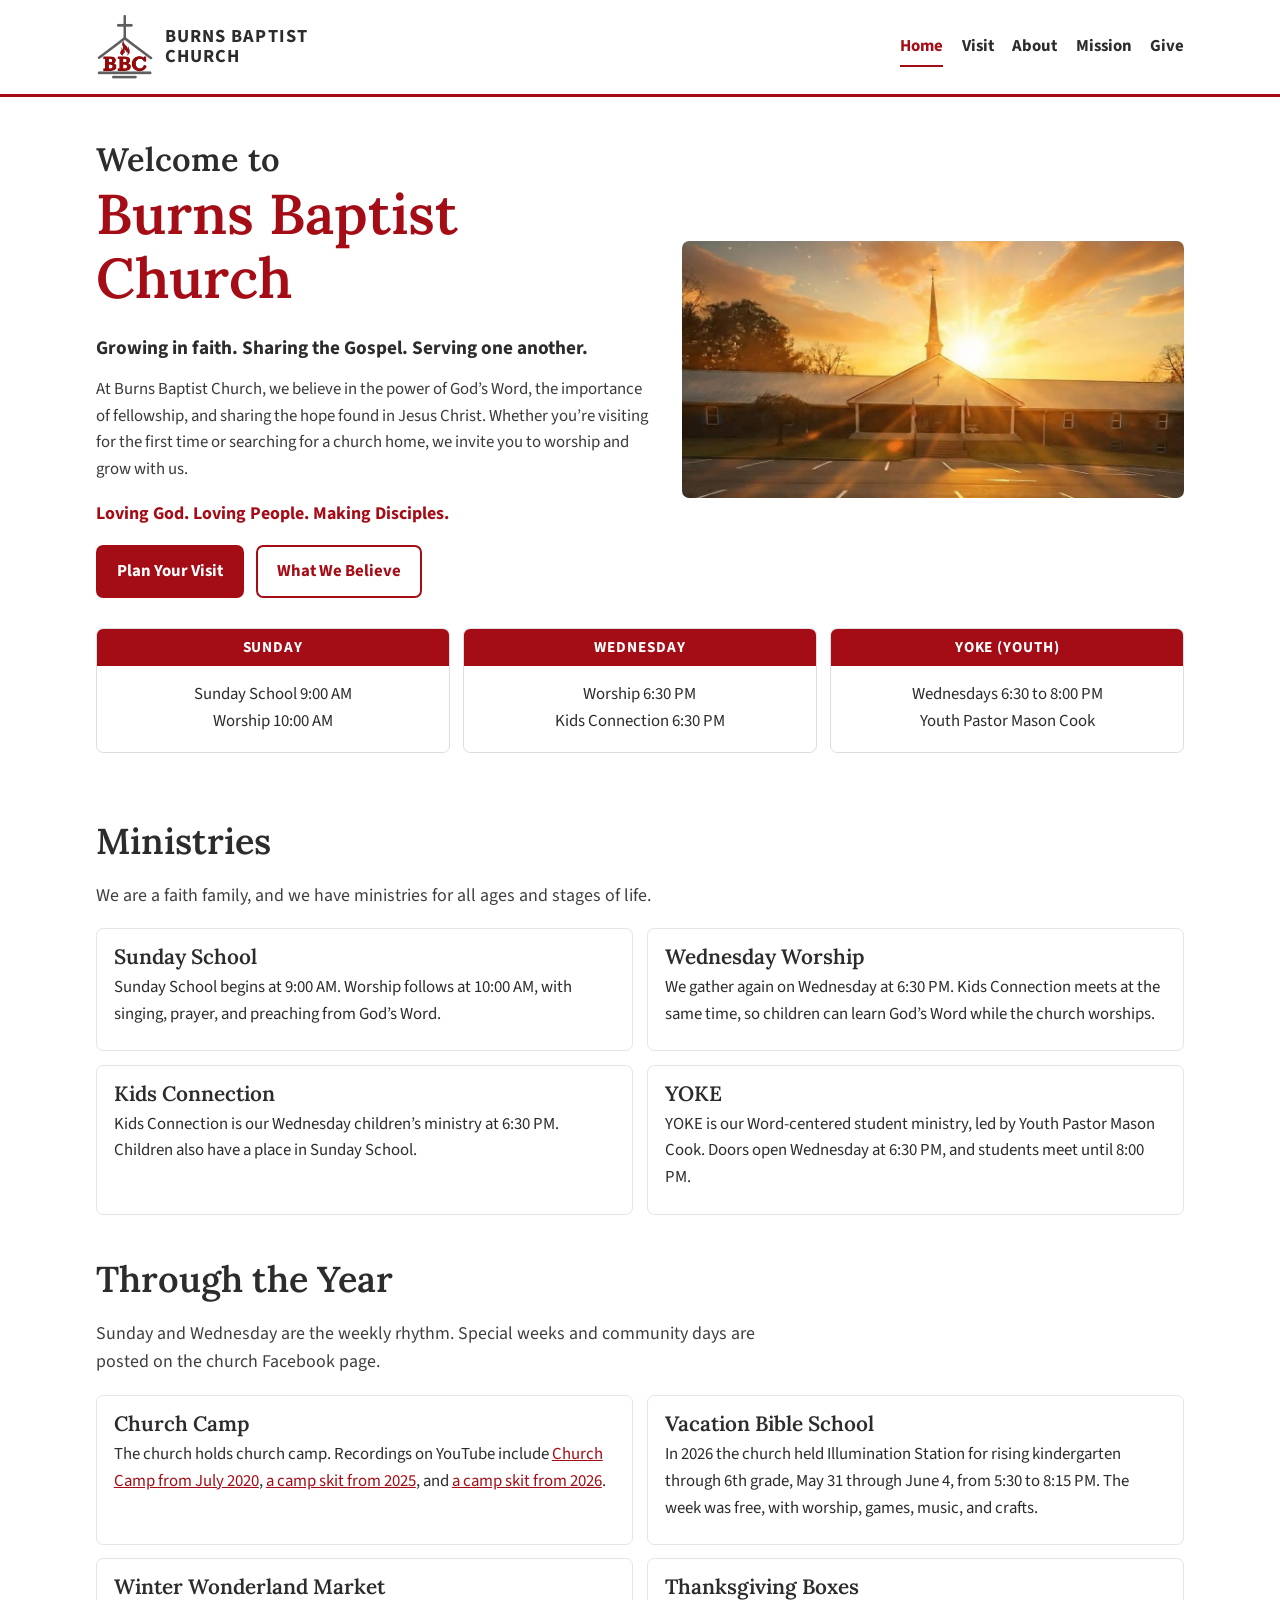
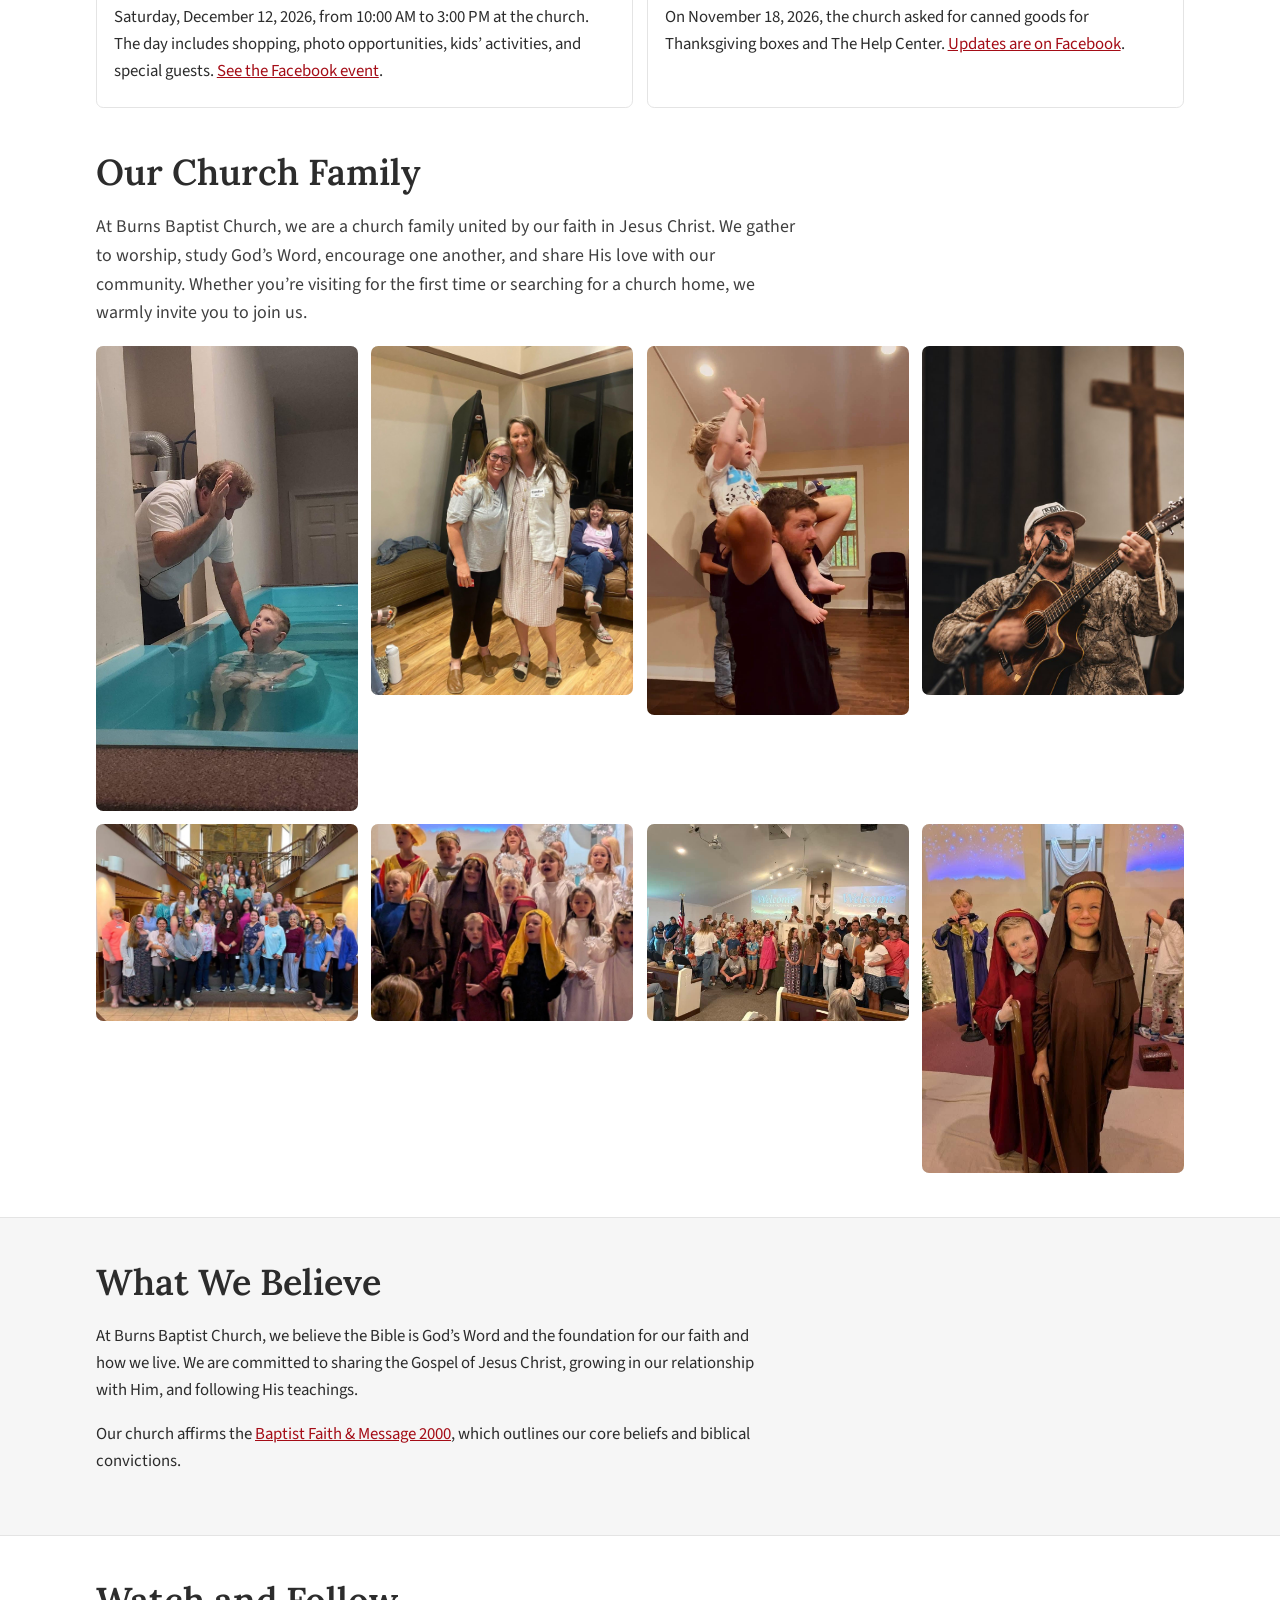
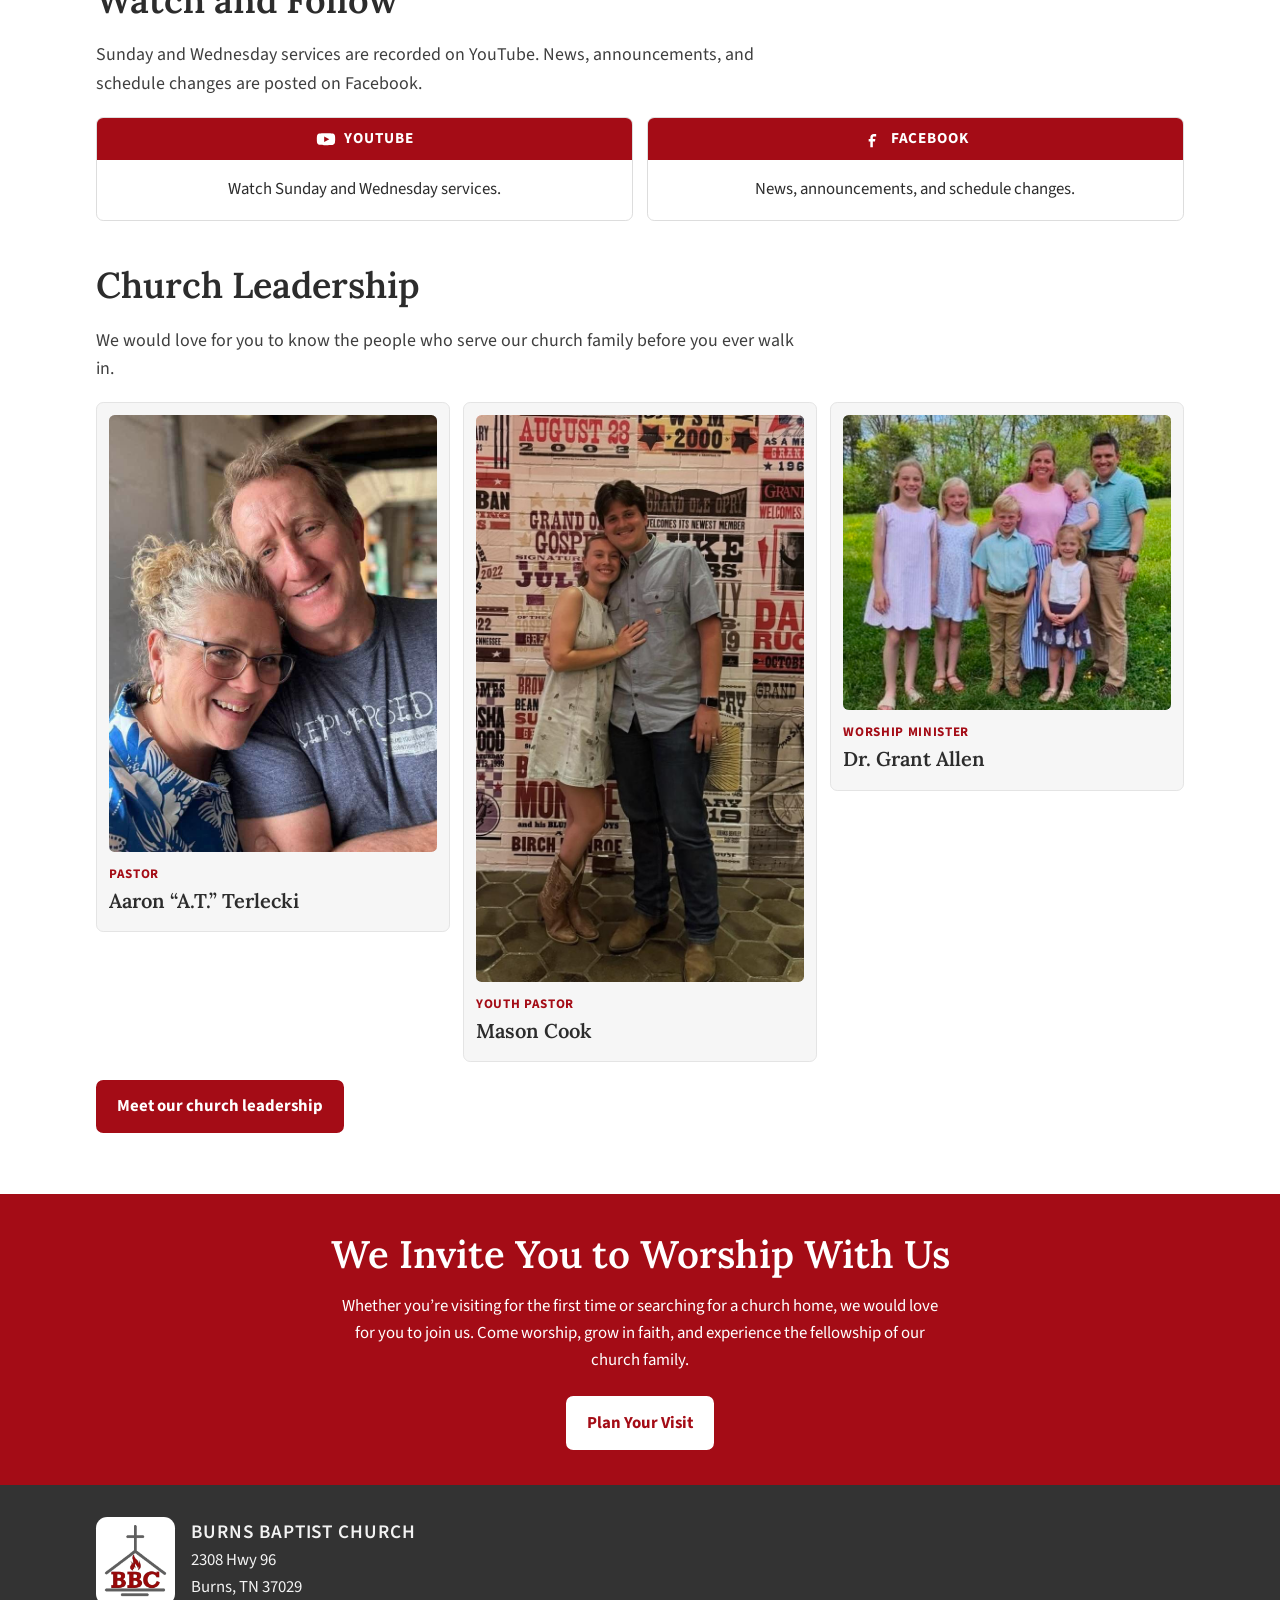
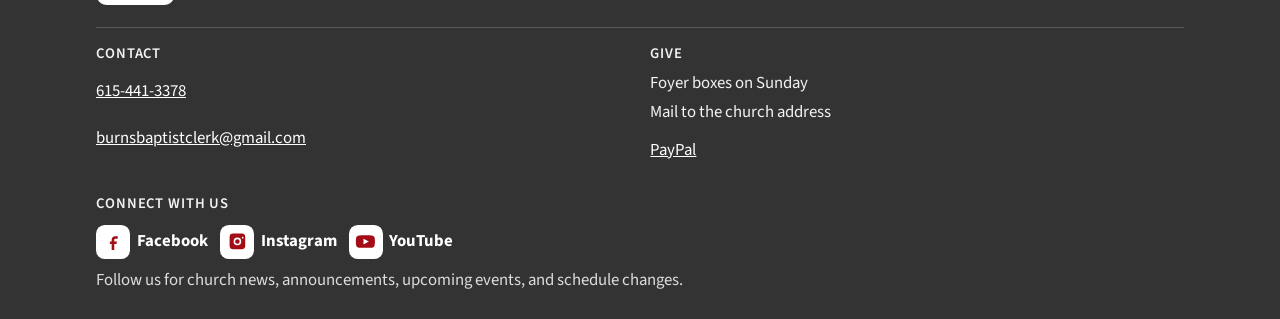
==== commit dc3ac70f: "Add sourced yearly activities to the home page Facebook, YouTube, and public event listings name chu" ====
--- a/index.html
+++ b/index.html
@@ -96,6 +96,31 @@
 
     <section class="section" style="padding-top: 0;">
       <div class="wrap">
+        <h2 class="section-title">Through the Year</h2>
+        <p class="lede">Sunday and Wednesday are the weekly rhythm. Special weeks and community days are posted on the church Facebook page.</p>
+        <div class="ministry-grid">
+          <article>
+            <h3>Church Camp</h3>
+            <p>The church holds church camp. Recordings on YouTube include <a href="https://www.youtube.com/watch?v=2U70_BR-4pQ" target="_blank" rel="noopener noreferrer">Church Camp from July 2020<span class="sr-only"> (opens in a new tab)</span></a>, <a href="https://www.youtube.com/watch?v=y1_TKBML7Gs" target="_blank" rel="noopener noreferrer">a camp skit from 2025<span class="sr-only"> (opens in a new tab)</span></a>, and <a href="https://www.youtube.com/watch?v=C55TamJVDNs" target="_blank" rel="noopener noreferrer">a camp skit from 2026<span class="sr-only"> (opens in a new tab)</span></a>.</p>
+          </article>
+          <article>
+            <h3>Vacation Bible School</h3>
+            <p>In 2026 the church held Illumination Station for rising kindergarten through 6th grade, May 31 through June 4, from 5:30 to 8:15 PM. The week was free, with worship, games, music, and crafts.</p>
+          </article>
+          <article>
+            <h3>Winter Wonderland Market</h3>
+            <p>Saturday, December 12, 2026, from 10:00 AM to 3:00 PM at the church. The day includes shopping, photo opportunities, kids’ activities, and special guests. <a href="https://www.facebook.com/events/960323716432644/" target="_blank" rel="noopener noreferrer">See the Facebook event<span class="sr-only"> (opens in a new tab)</span></a>.</p>
+          </article>
+          <article>
+            <h3>Thanksgiving Boxes</h3>
+            <p>On November 18, 2026, the church asked for canned goods for Thanksgiving boxes and The Help Center. <a href="https://www.facebook.com/p/Burns-Baptist-Church-61585569585817/" target="_blank" rel="noopener noreferrer">Updates are on Facebook<span class="sr-only"> (opens in a new tab)</span></a>.</p>
+          </article>
+        </div>
+      </div>
+    </section>
+
+    <section class="section" style="padding-top: 0;">
+      <div class="wrap">
         <h2 class="section-title">Our Church Family</h2>
         <p class="lede">At Burns Baptist Church, we are a church family united by our faith in Jesus Christ. We gather to worship, study God’s Word, encourage one another, and share His love with our community. Whether you’re visiting for the first time or searching for a church home, we warmly invite you to join us.</p>
         <div class="family-grid">
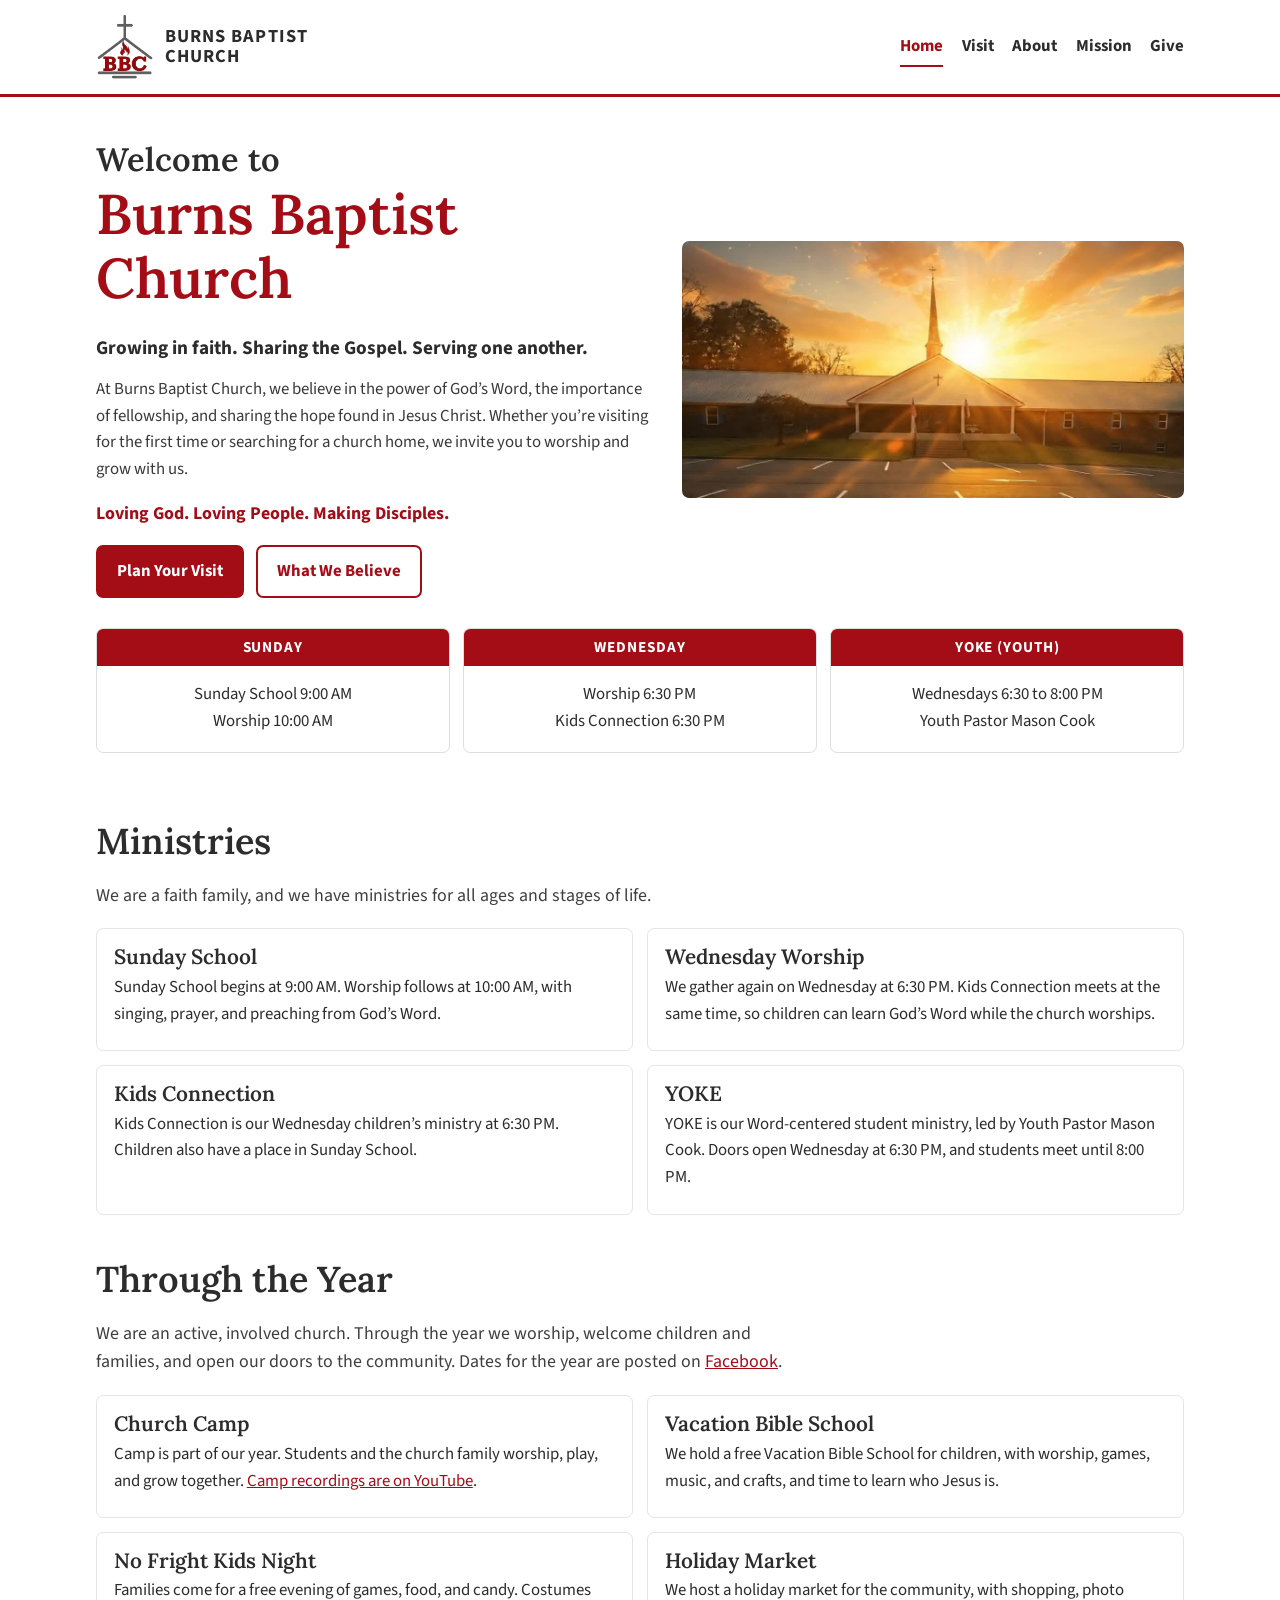
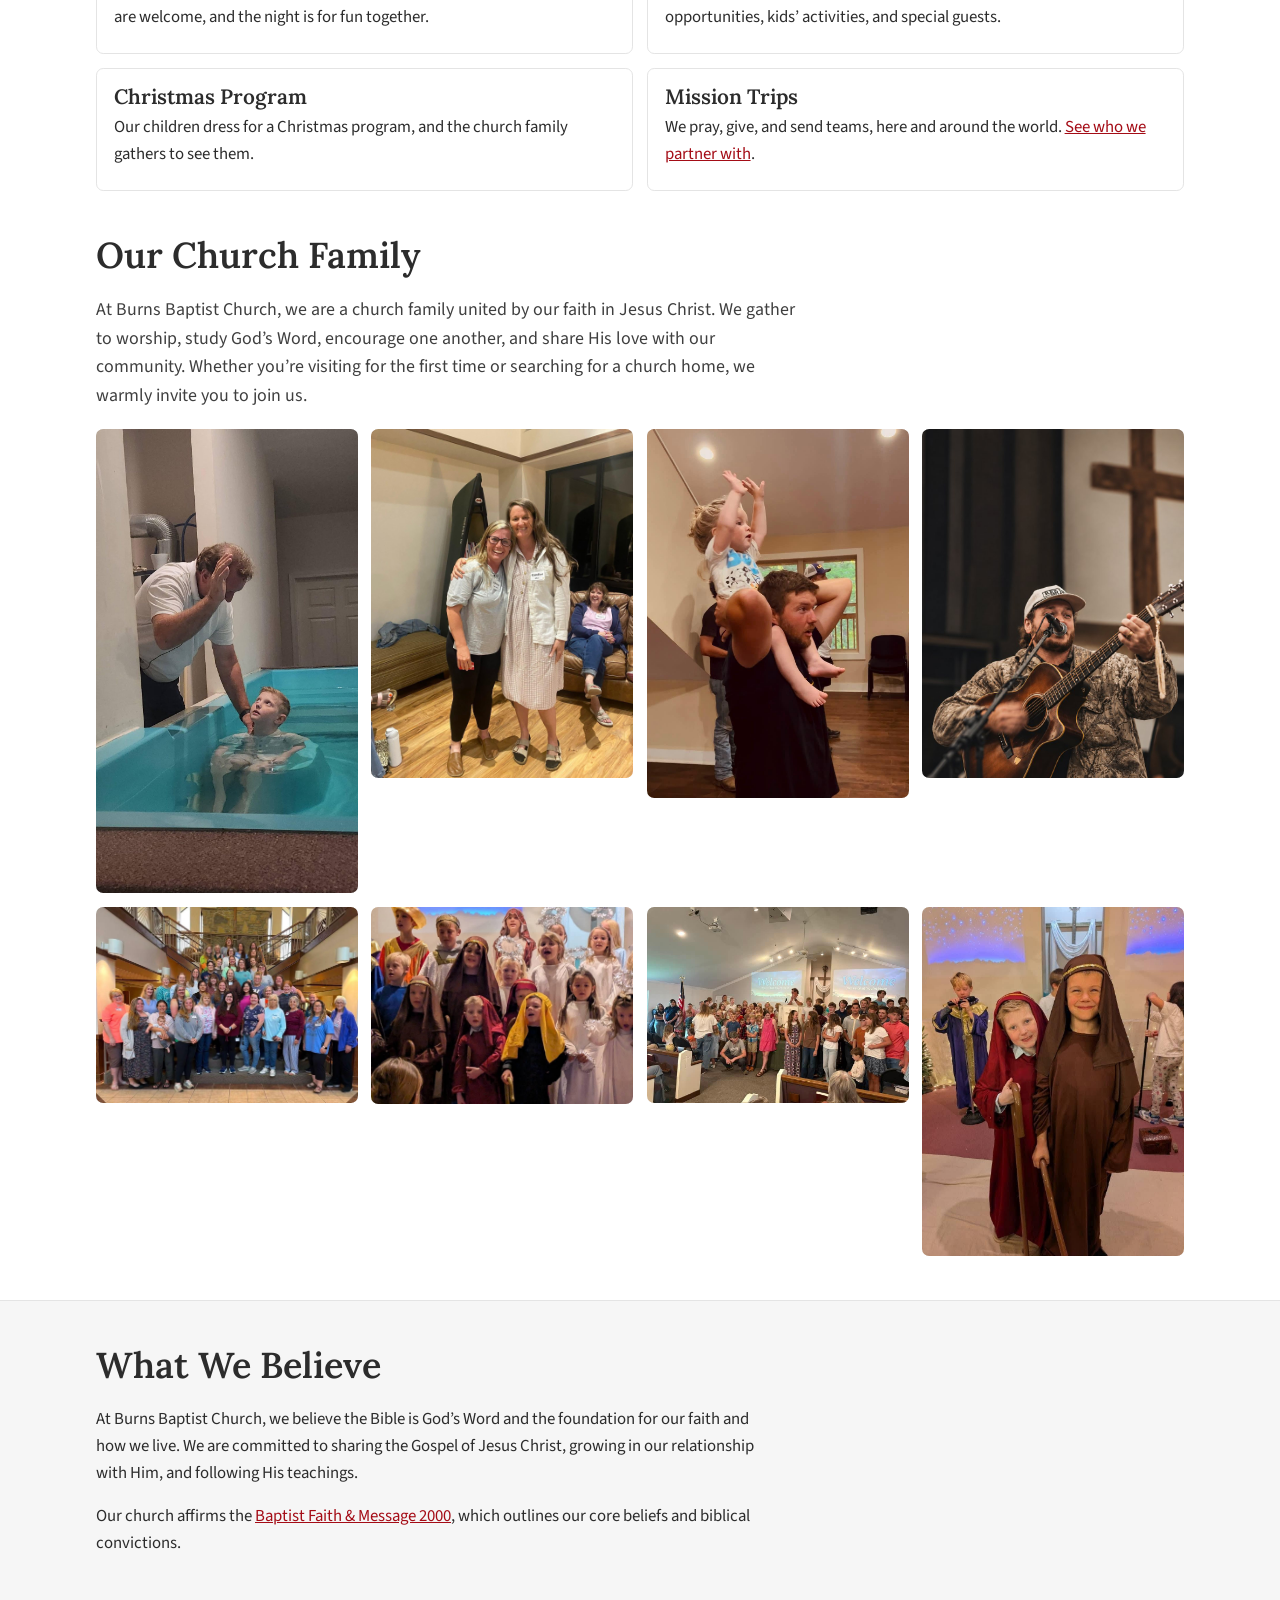
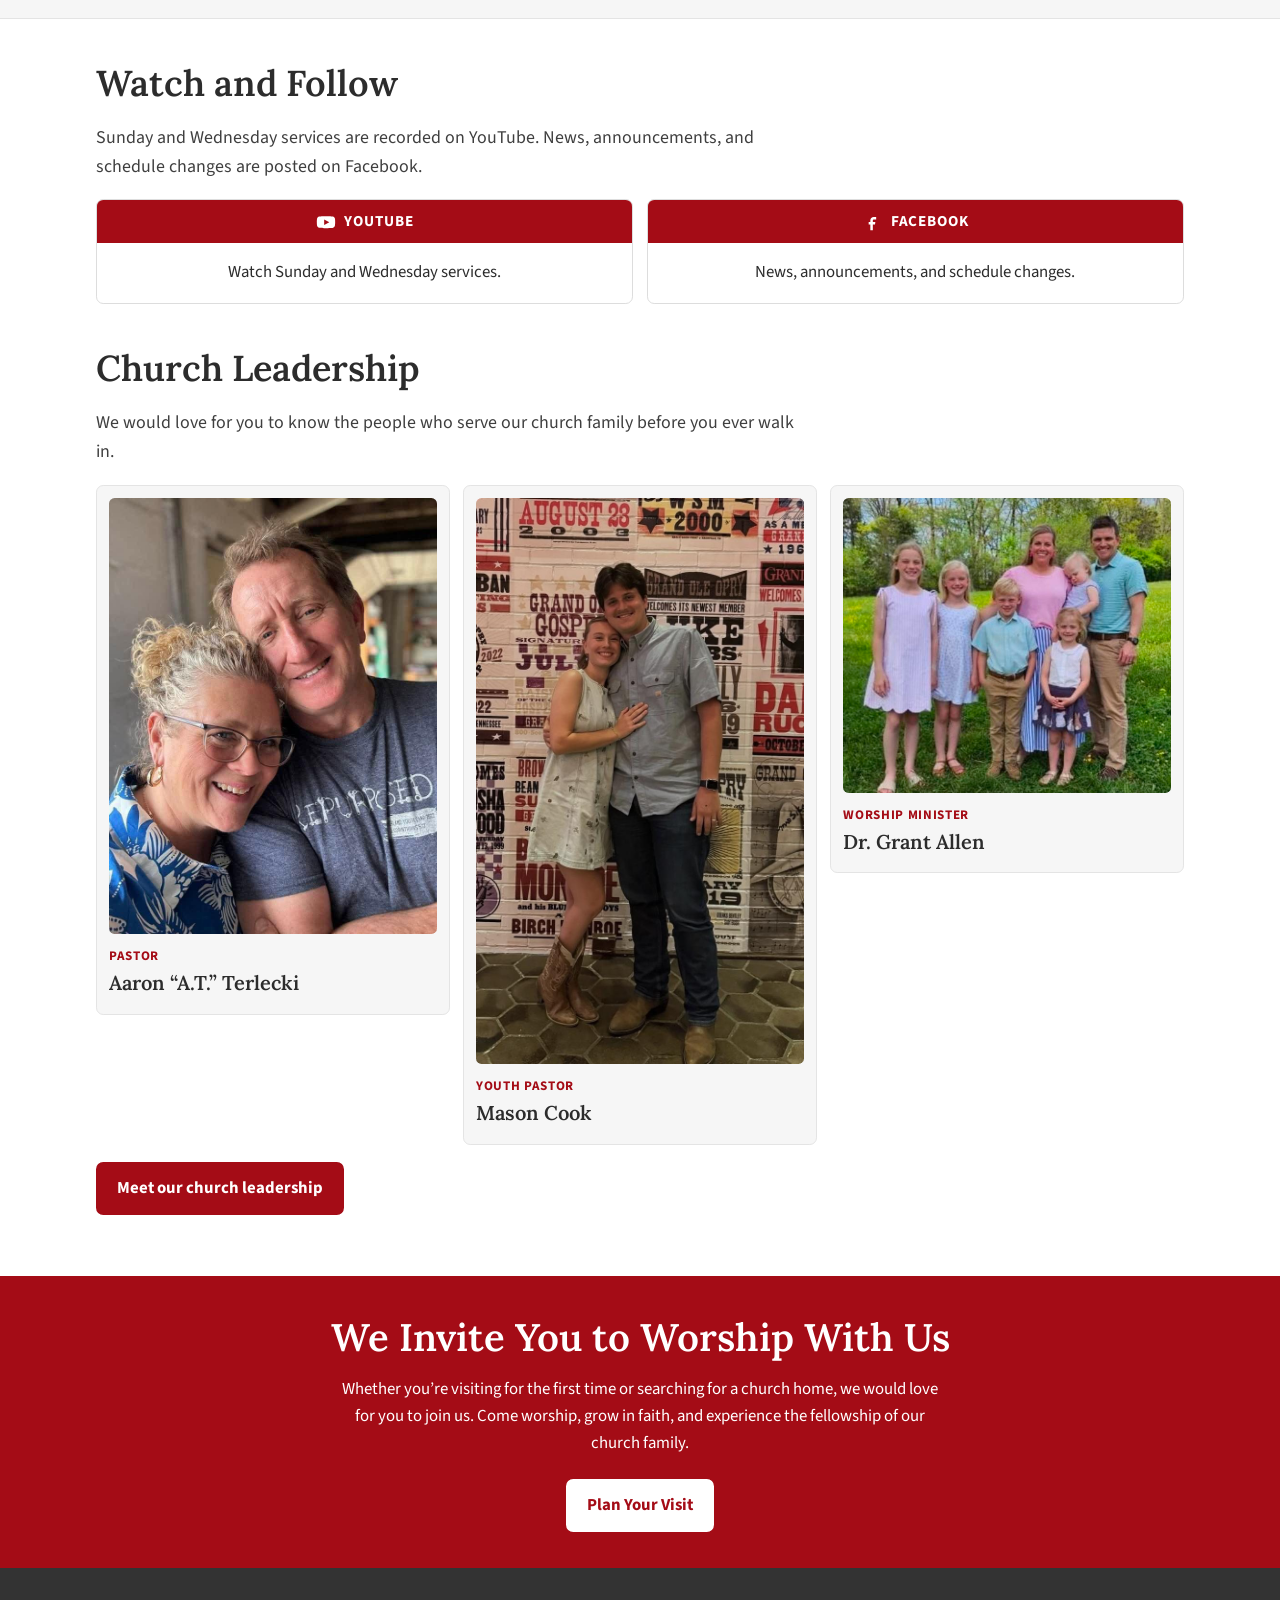
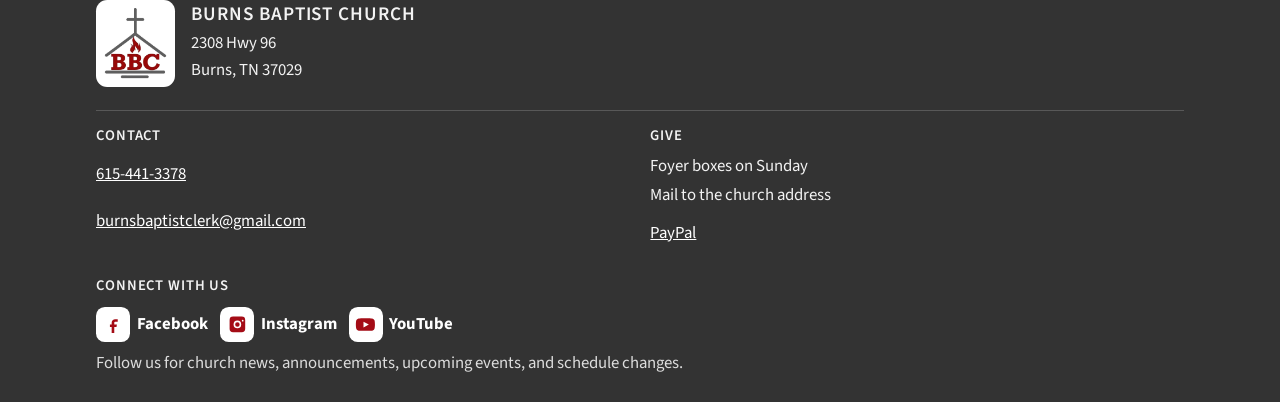
==== commit 59f60aa8: "Describe yearly gatherings without this year's dates Through the Year now shows the church as active" ====
--- a/index.html
+++ b/index.html
@@ -97,23 +97,31 @@
     <section class="section" style="padding-top: 0;">
       <div class="wrap">
         <h2 class="section-title">Through the Year</h2>
-        <p class="lede">Sunday and Wednesday are the weekly rhythm. Special weeks and community days are posted on the church Facebook page.</p>
+        <p class="lede">We are an active, involved church. Through the year we worship, welcome children and families, and open our doors to the community. Dates for the year are posted on <a href="https://www.facebook.com/p/Burns-Baptist-Church-61585569585817/" target="_blank" rel="noopener noreferrer">Facebook<span class="sr-only"> (opens in a new tab)</span></a>.</p>
         <div class="ministry-grid">
           <article>
             <h3>Church Camp</h3>
-            <p>The church holds church camp. Recordings on YouTube include <a href="https://www.youtube.com/watch?v=2U70_BR-4pQ" target="_blank" rel="noopener noreferrer">Church Camp from July 2020<span class="sr-only"> (opens in a new tab)</span></a>, <a href="https://www.youtube.com/watch?v=y1_TKBML7Gs" target="_blank" rel="noopener noreferrer">a camp skit from 2025<span class="sr-only"> (opens in a new tab)</span></a>, and <a href="https://www.youtube.com/watch?v=C55TamJVDNs" target="_blank" rel="noopener noreferrer">a camp skit from 2026<span class="sr-only"> (opens in a new tab)</span></a>.</p>
+            <p>Camp is part of our year. Students and the church family worship, play, and grow together. <a href="https://www.youtube.com/@burnsbaptistchurch-burnstn1436" target="_blank" rel="noopener noreferrer">Camp recordings are on YouTube<span class="sr-only"> (opens in a new tab)</span></a>.</p>
           </article>
           <article>
             <h3>Vacation Bible School</h3>
-            <p>In 2026 the church held Illumination Station for rising kindergarten through 6th grade, May 31 through June 4, from 5:30 to 8:15 PM. The week was free, with worship, games, music, and crafts.</p>
-          </article>
-          <article>
-            <h3>Winter Wonderland Market</h3>
-            <p>Saturday, December 12, 2026, from 10:00 AM to 3:00 PM at the church. The day includes shopping, photo opportunities, kids’ activities, and special guests. <a href="https://www.facebook.com/events/960323716432644/" target="_blank" rel="noopener noreferrer">See the Facebook event<span class="sr-only"> (opens in a new tab)</span></a>.</p>
-          </article>
-          <article>
-            <h3>Thanksgiving Boxes</h3>
-            <p>On November 18, 2026, the church asked for canned goods for Thanksgiving boxes and The Help Center. <a href="https://www.facebook.com/p/Burns-Baptist-Church-61585569585817/" target="_blank" rel="noopener noreferrer">Updates are on Facebook<span class="sr-only"> (opens in a new tab)</span></a>.</p>
+            <p>We hold a free Vacation Bible School for children, with worship, games, music, and crafts, and time to learn who Jesus is.</p>
+          </article>
+          <article>
+            <h3>No Fright Kids Night</h3>
+            <p>Families come for a free evening of games, food, and candy. Costumes are welcome, and the night is for fun together.</p>
+          </article>
+          <article>
+            <h3>Holiday Market</h3>
+            <p>We host a holiday market for the community, with shopping, photo opportunities, kids’ activities, and special guests.</p>
+          </article>
+          <article>
+            <h3>Christmas Program</h3>
+            <p>Our children dress for a Christmas program, and the church family gathers to see them.</p>
+          </article>
+          <article>
+            <h3>Mission Trips</h3>
+            <p>We pray, give, and send teams, here and around the world. <a href="mission.html">See who we partner with</a>.</p>
           </article>
         </div>
       </div>
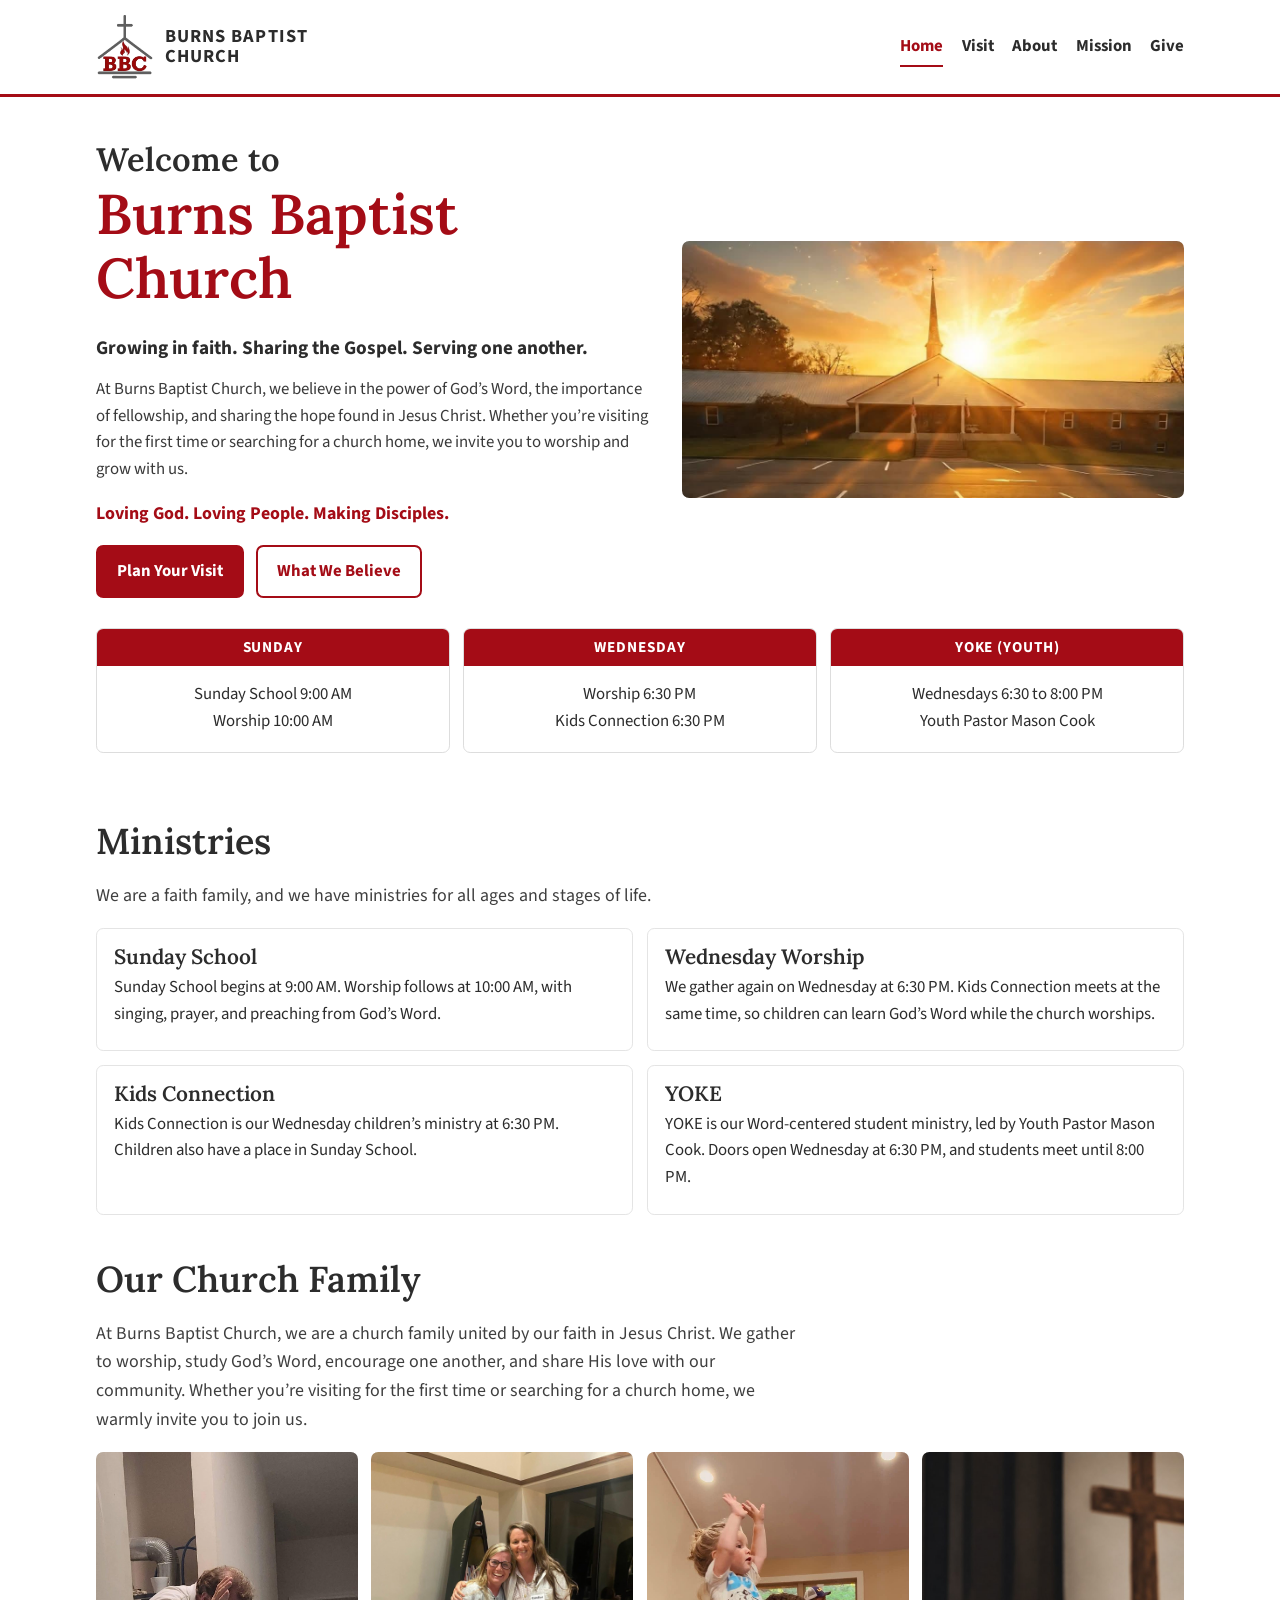
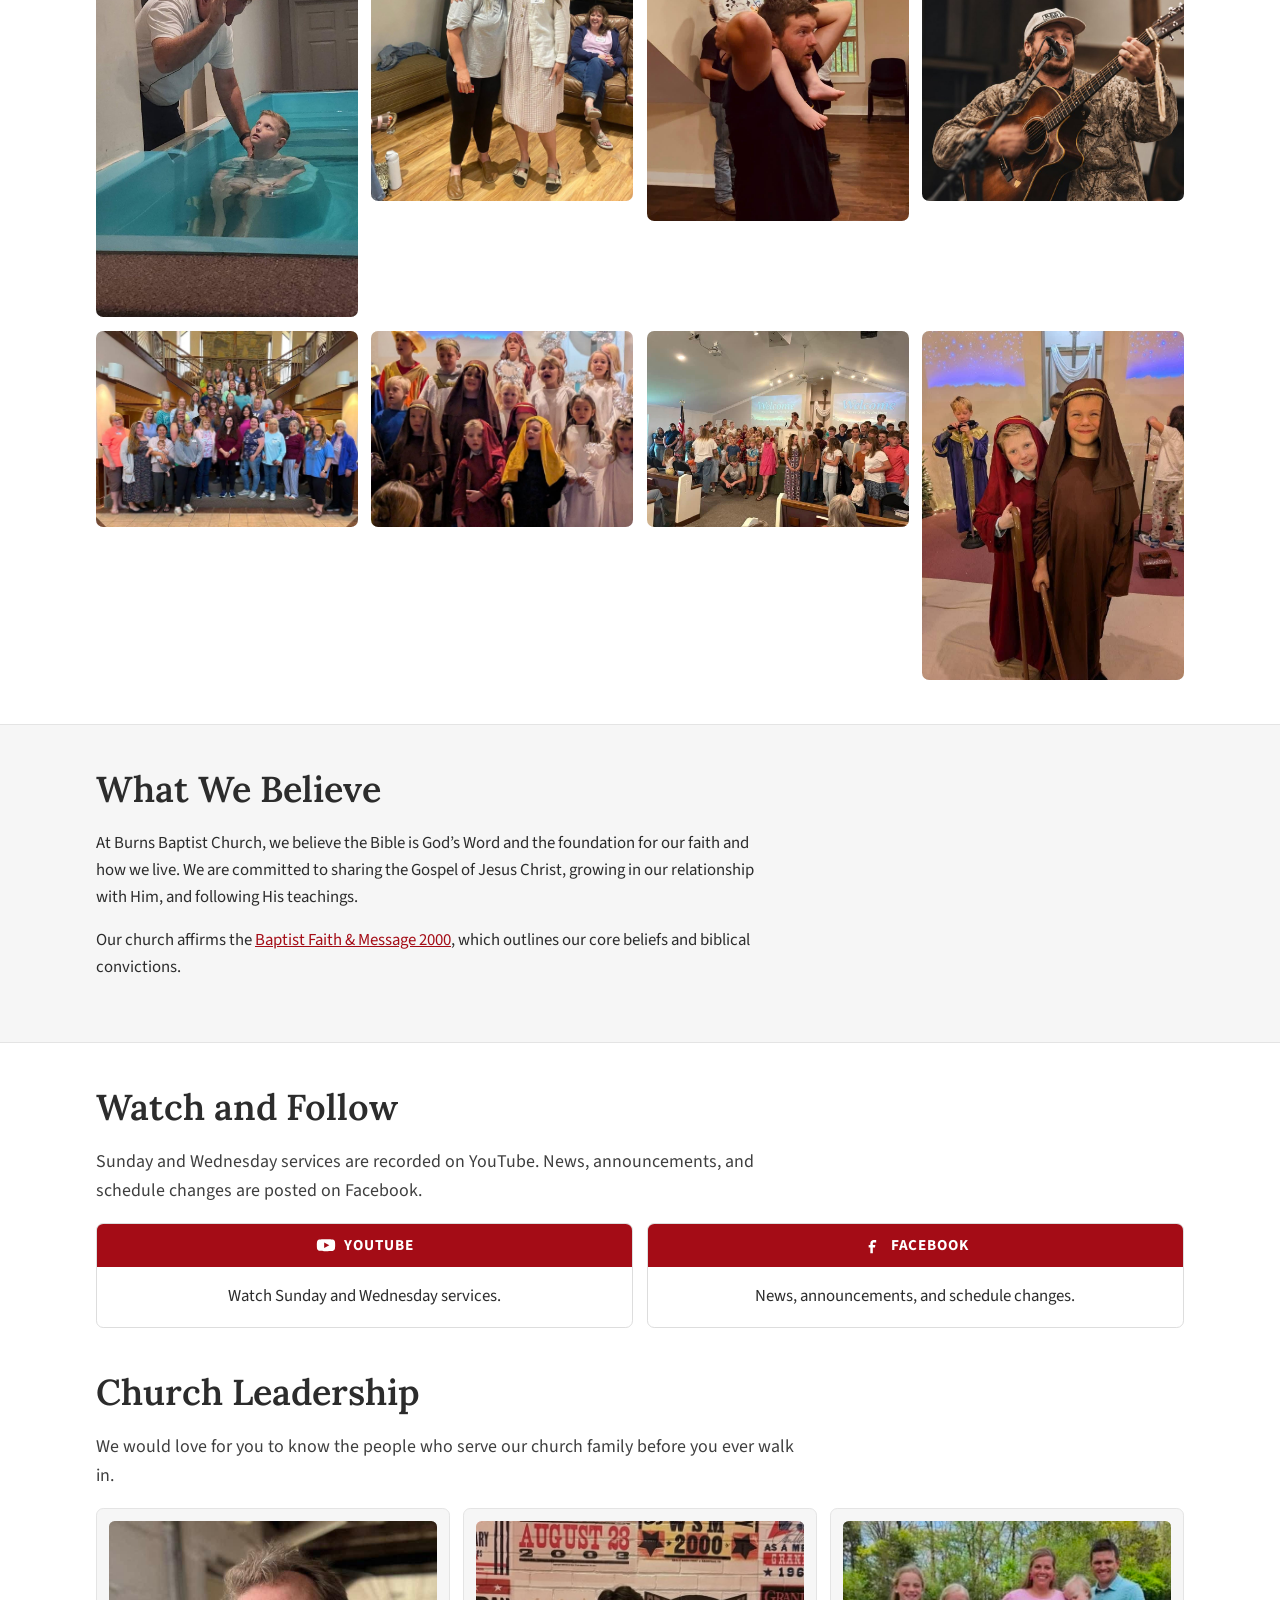
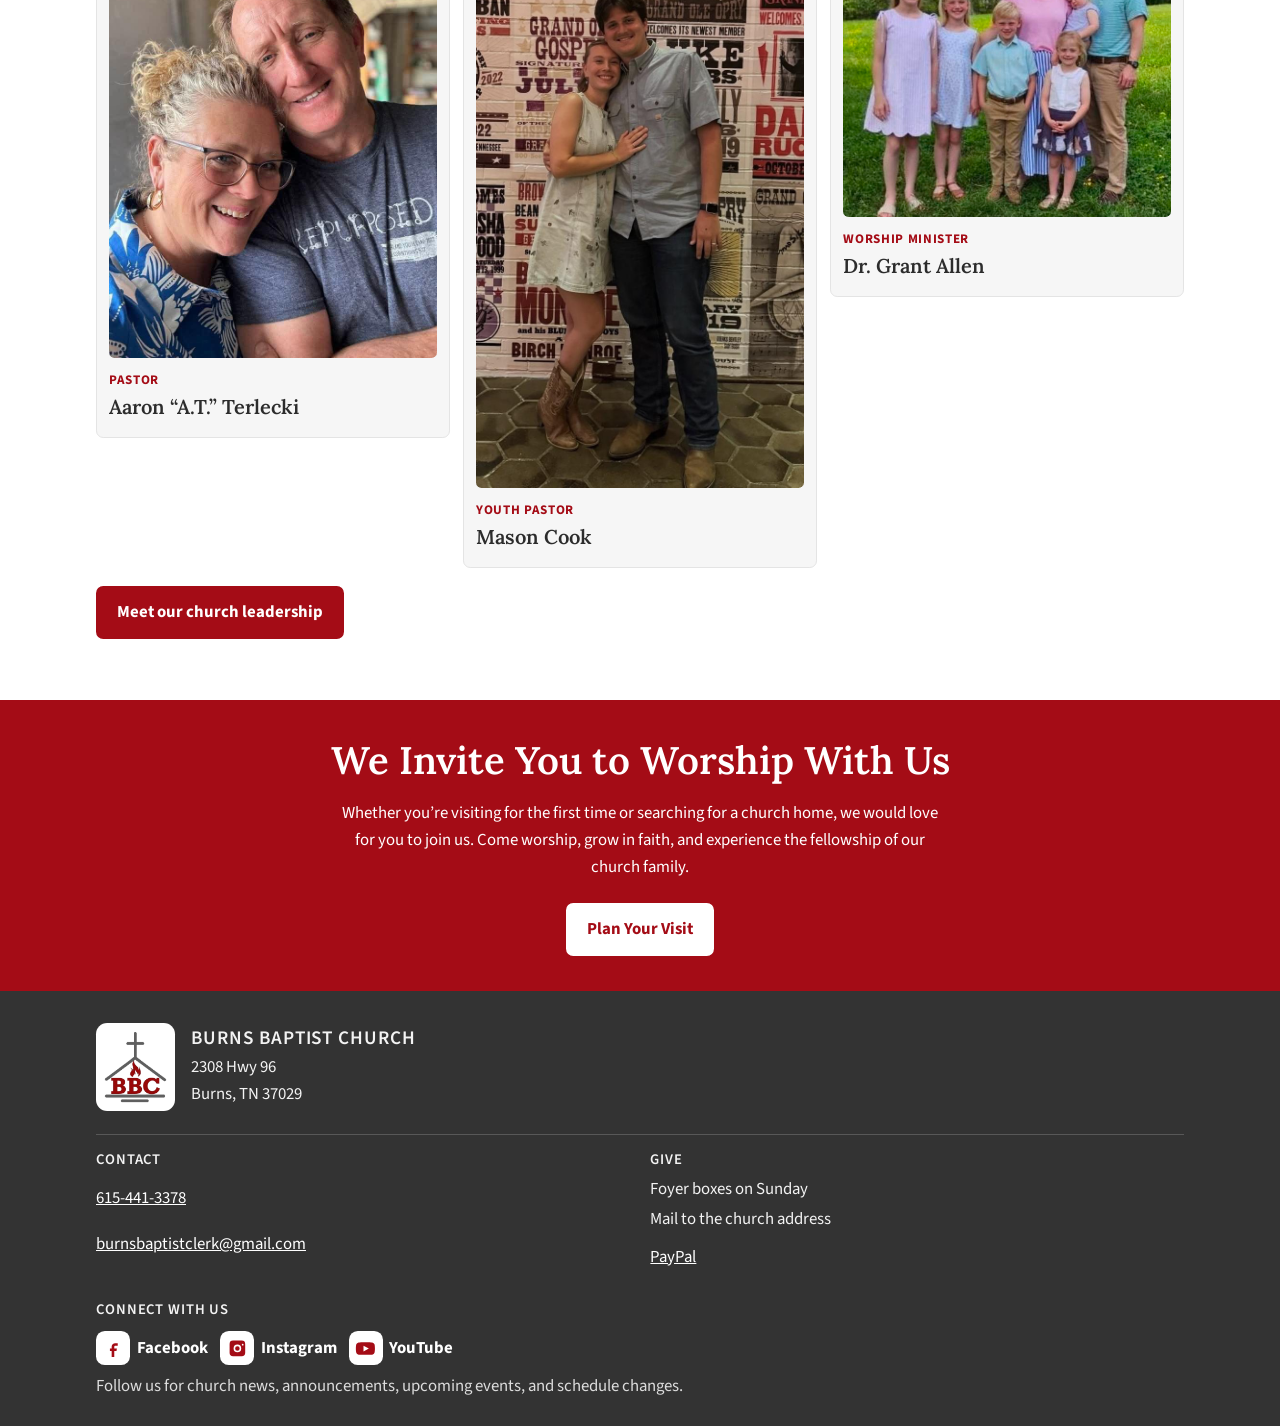
==== commit a1bbd248: "Replace Fraunces with Lora and add YouTube and Facebook cards (#8) The display face drew an irregula" ====
--- a/index.html
+++ b/index.html
@@ -96,39 +96,6 @@
 
     <section class="section" style="padding-top: 0;">
       <div class="wrap">
-        <h2 class="section-title">Through the Year</h2>
-        <p class="lede">We are an active, involved church. Through the year we worship, welcome children and families, and open our doors to the community. Dates for the year are posted on <a href="https://www.facebook.com/p/Burns-Baptist-Church-61585569585817/" target="_blank" rel="noopener noreferrer">Facebook<span class="sr-only"> (opens in a new tab)</span></a>.</p>
-        <div class="ministry-grid">
-          <article>
-            <h3>Church Camp</h3>
-            <p>Camp is part of our year. Students and the church family worship, play, and grow together. <a href="https://www.youtube.com/@burnsbaptistchurch-burnstn1436" target="_blank" rel="noopener noreferrer">Camp recordings are on YouTube<span class="sr-only"> (opens in a new tab)</span></a>.</p>
-          </article>
-          <article>
-            <h3>Vacation Bible School</h3>
-            <p>We hold a free Vacation Bible School for children, with worship, games, music, and crafts, and time to learn who Jesus is.</p>
-          </article>
-          <article>
-            <h3>No Fright Kids Night</h3>
-            <p>Families come for a free evening of games, food, and candy. Costumes are welcome, and the night is for fun together.</p>
-          </article>
-          <article>
-            <h3>Holiday Market</h3>
-            <p>We host a holiday market for the community, with shopping, photo opportunities, kids’ activities, and special guests.</p>
-          </article>
-          <article>
-            <h3>Christmas Program</h3>
-            <p>Our children dress for a Christmas program, and the church family gathers to see them.</p>
-          </article>
-          <article>
-            <h3>Mission Trips</h3>
-            <p>We pray, give, and send teams, here and around the world. <a href="mission.html">See who we partner with</a>.</p>
-          </article>
-        </div>
-      </div>
-    </section>
-
-    <section class="section" style="padding-top: 0;">
-      <div class="wrap">
         <h2 class="section-title">Our Church Family</h2>
         <p class="lede">At Burns Baptist Church, we are a church family united by our faith in Jesus Christ. We gather to worship, study God’s Word, encourage one another, and share His love with our community. Whether you’re visiting for the first time or searching for a church home, we warmly invite you to join us.</p>
         <div class="family-grid">
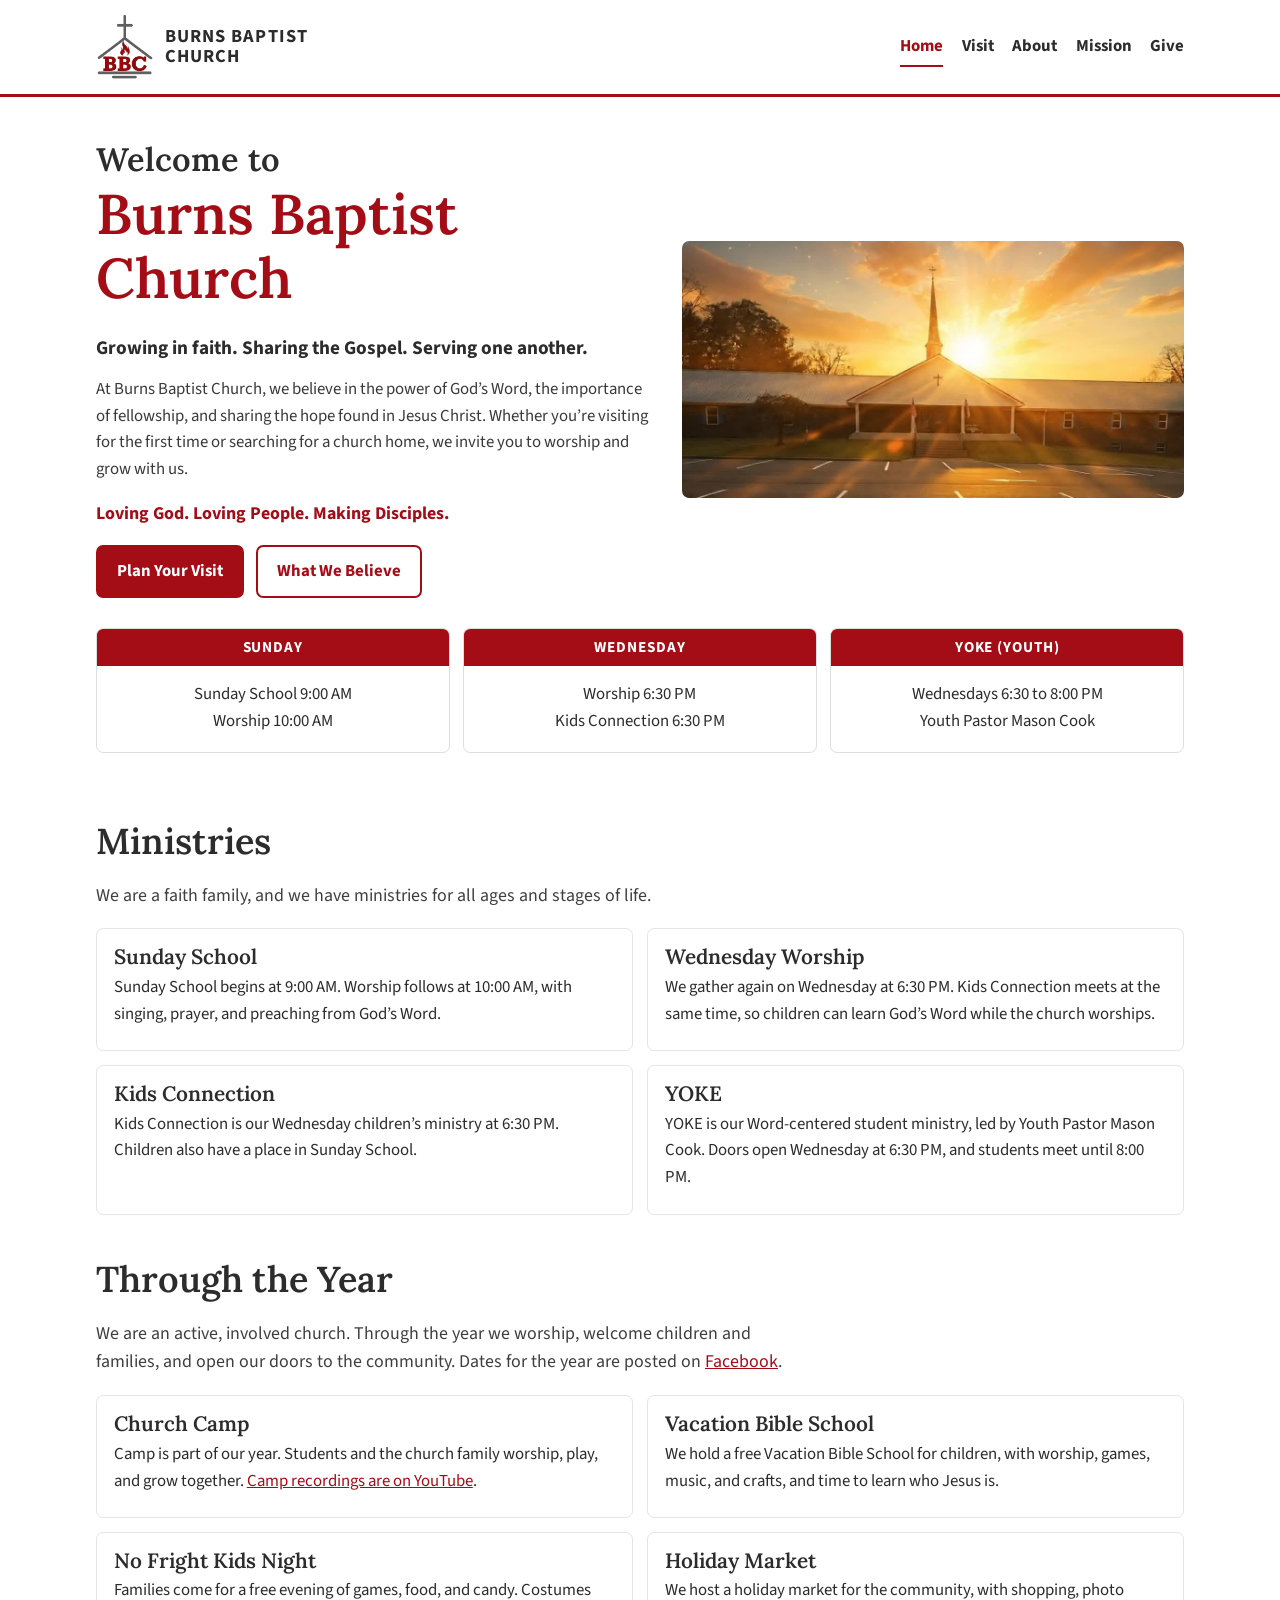
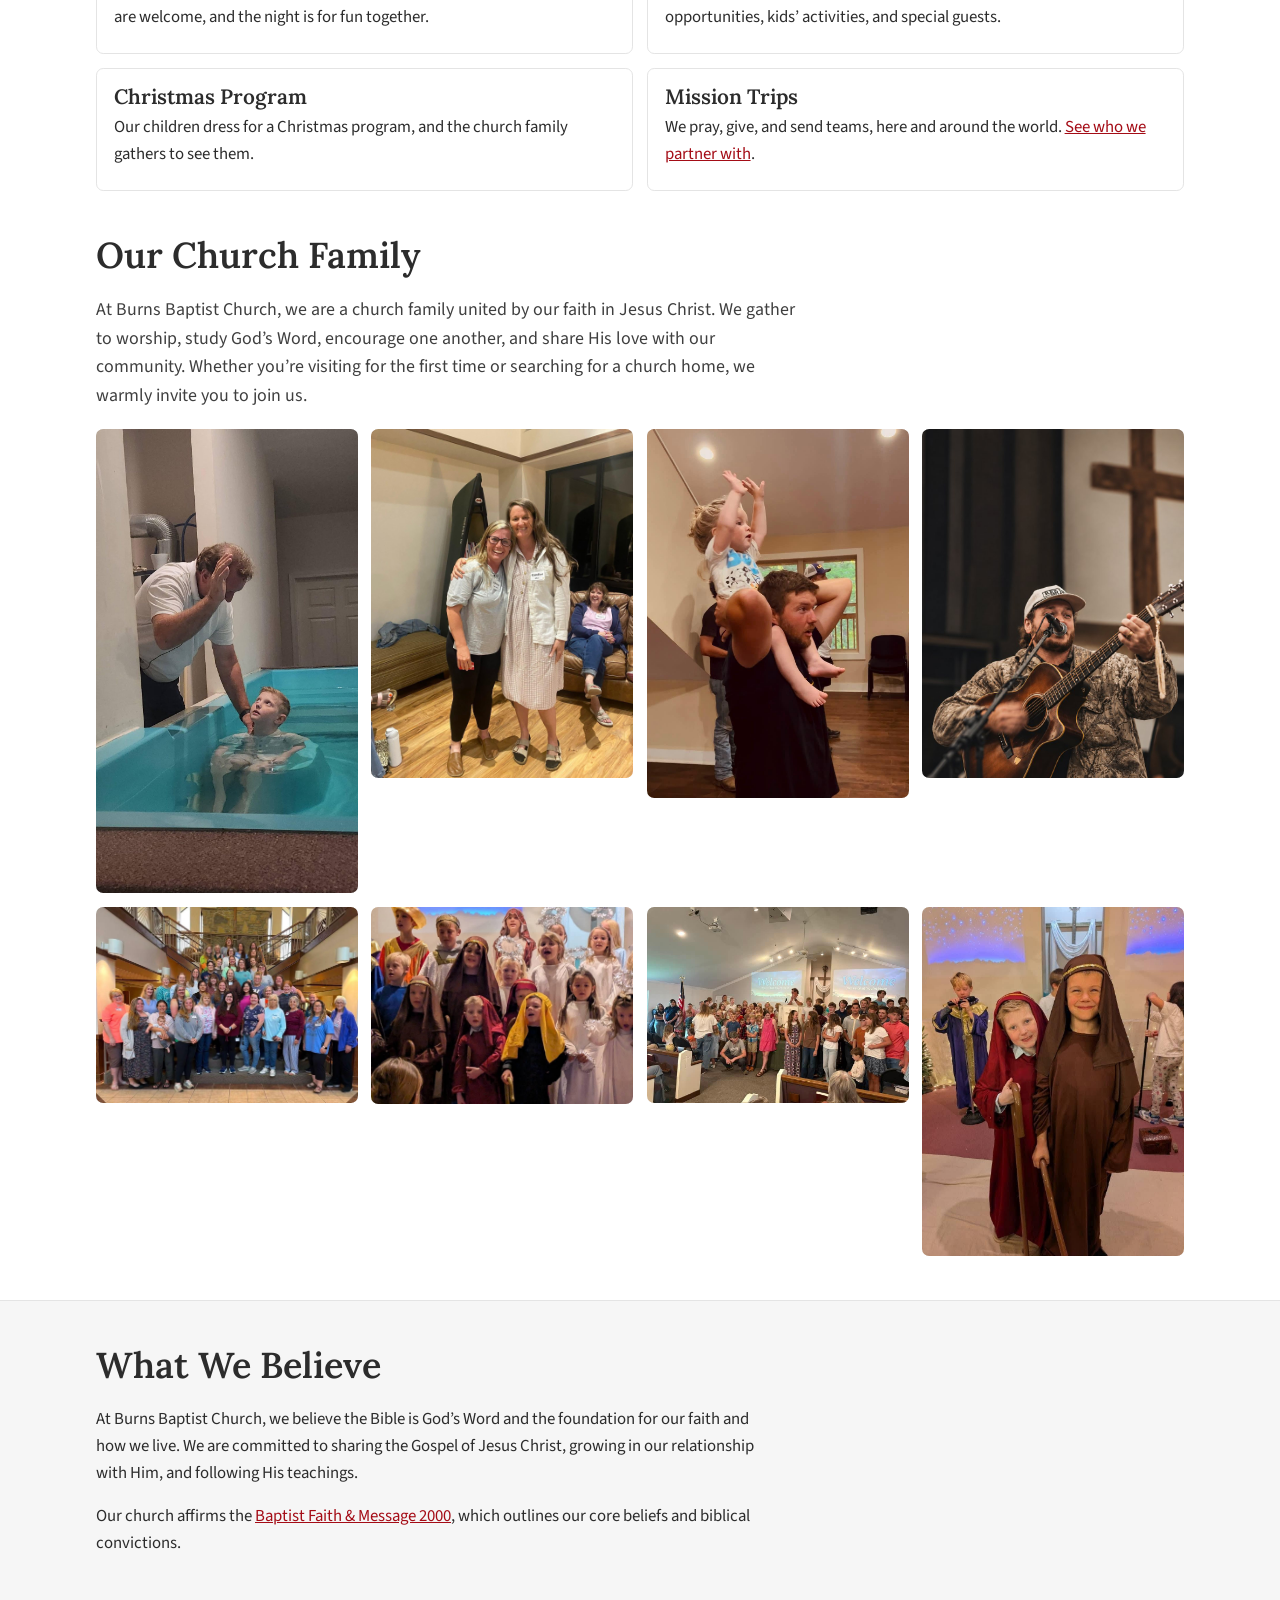
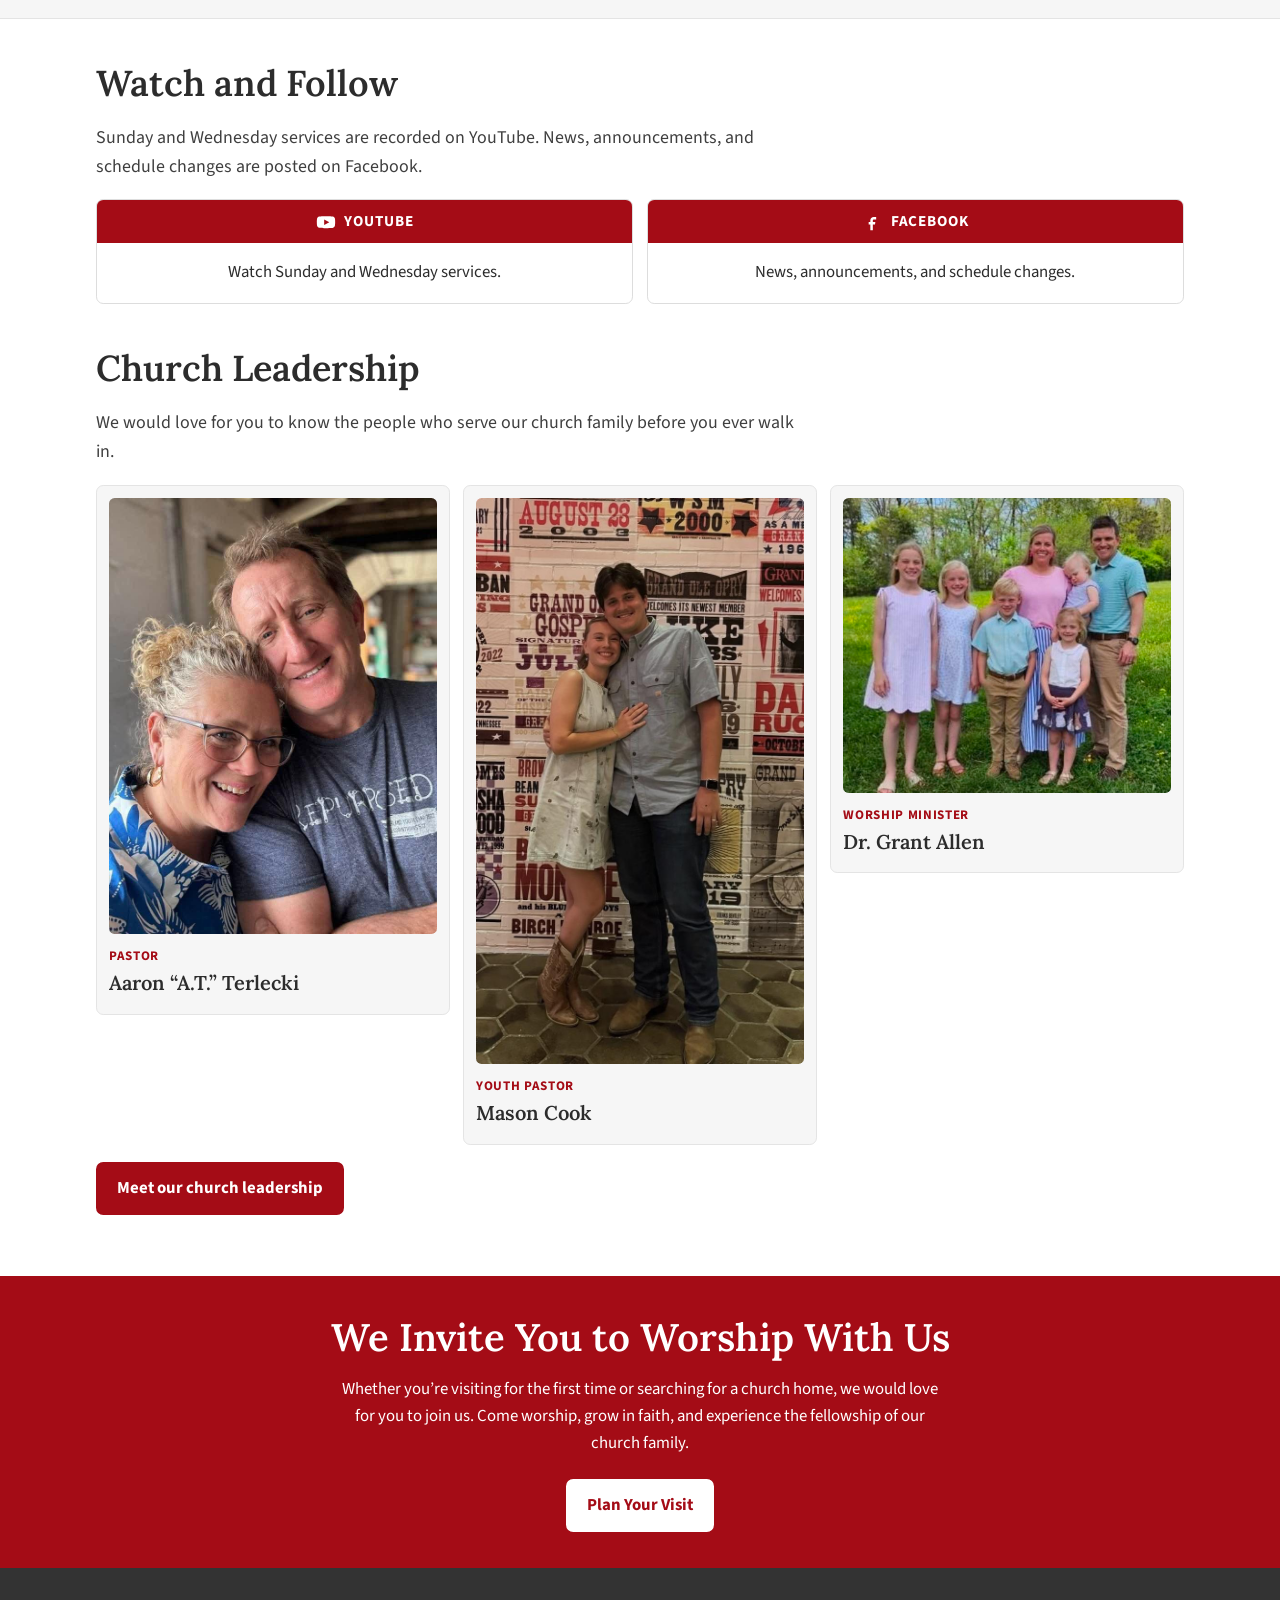
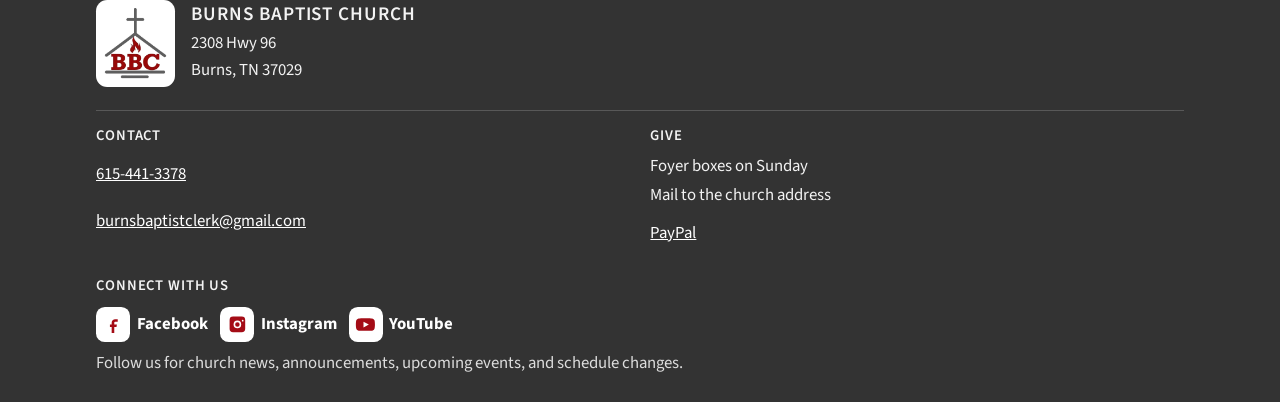
==== commit 22173251: "Add the church’s yearly activities from Facebook and YouTube (#9) * Add sourced yearly activities to" ====
--- a/index.html
+++ b/index.html
@@ -96,6 +96,39 @@
 
     <section class="section" style="padding-top: 0;">
       <div class="wrap">
+        <h2 class="section-title">Through the Year</h2>
+        <p class="lede">We are an active, involved church. Through the year we worship, welcome children and families, and open our doors to the community. Dates for the year are posted on <a href="https://www.facebook.com/p/Burns-Baptist-Church-61585569585817/" target="_blank" rel="noopener noreferrer">Facebook<span class="sr-only"> (opens in a new tab)</span></a>.</p>
+        <div class="ministry-grid">
+          <article>
+            <h3>Church Camp</h3>
+            <p>Camp is part of our year. Students and the church family worship, play, and grow together. <a href="https://www.youtube.com/@burnsbaptistchurch-burnstn1436" target="_blank" rel="noopener noreferrer">Camp recordings are on YouTube<span class="sr-only"> (opens in a new tab)</span></a>.</p>
+          </article>
+          <article>
+            <h3>Vacation Bible School</h3>
+            <p>We hold a free Vacation Bible School for children, with worship, games, music, and crafts, and time to learn who Jesus is.</p>
+          </article>
+          <article>
+            <h3>No Fright Kids Night</h3>
+            <p>Families come for a free evening of games, food, and candy. Costumes are welcome, and the night is for fun together.</p>
+          </article>
+          <article>
+            <h3>Holiday Market</h3>
+            <p>We host a holiday market for the community, with shopping, photo opportunities, kids’ activities, and special guests.</p>
+          </article>
+          <article>
+            <h3>Christmas Program</h3>
+            <p>Our children dress for a Christmas program, and the church family gathers to see them.</p>
+          </article>
+          <article>
+            <h3>Mission Trips</h3>
+            <p>We pray, give, and send teams, here and around the world. <a href="mission.html">See who we partner with</a>.</p>
+          </article>
+        </div>
+      </div>
+    </section>
+
+    <section class="section" style="padding-top: 0;">
+      <div class="wrap">
         <h2 class="section-title">Our Church Family</h2>
         <p class="lede">At Burns Baptist Church, we are a church family united by our faith in Jesus Christ. We gather to worship, study God’s Word, encourage one another, and share His love with our community. Whether you’re visiting for the first time or searching for a church home, we warmly invite you to join us.</p>
         <div class="family-grid">
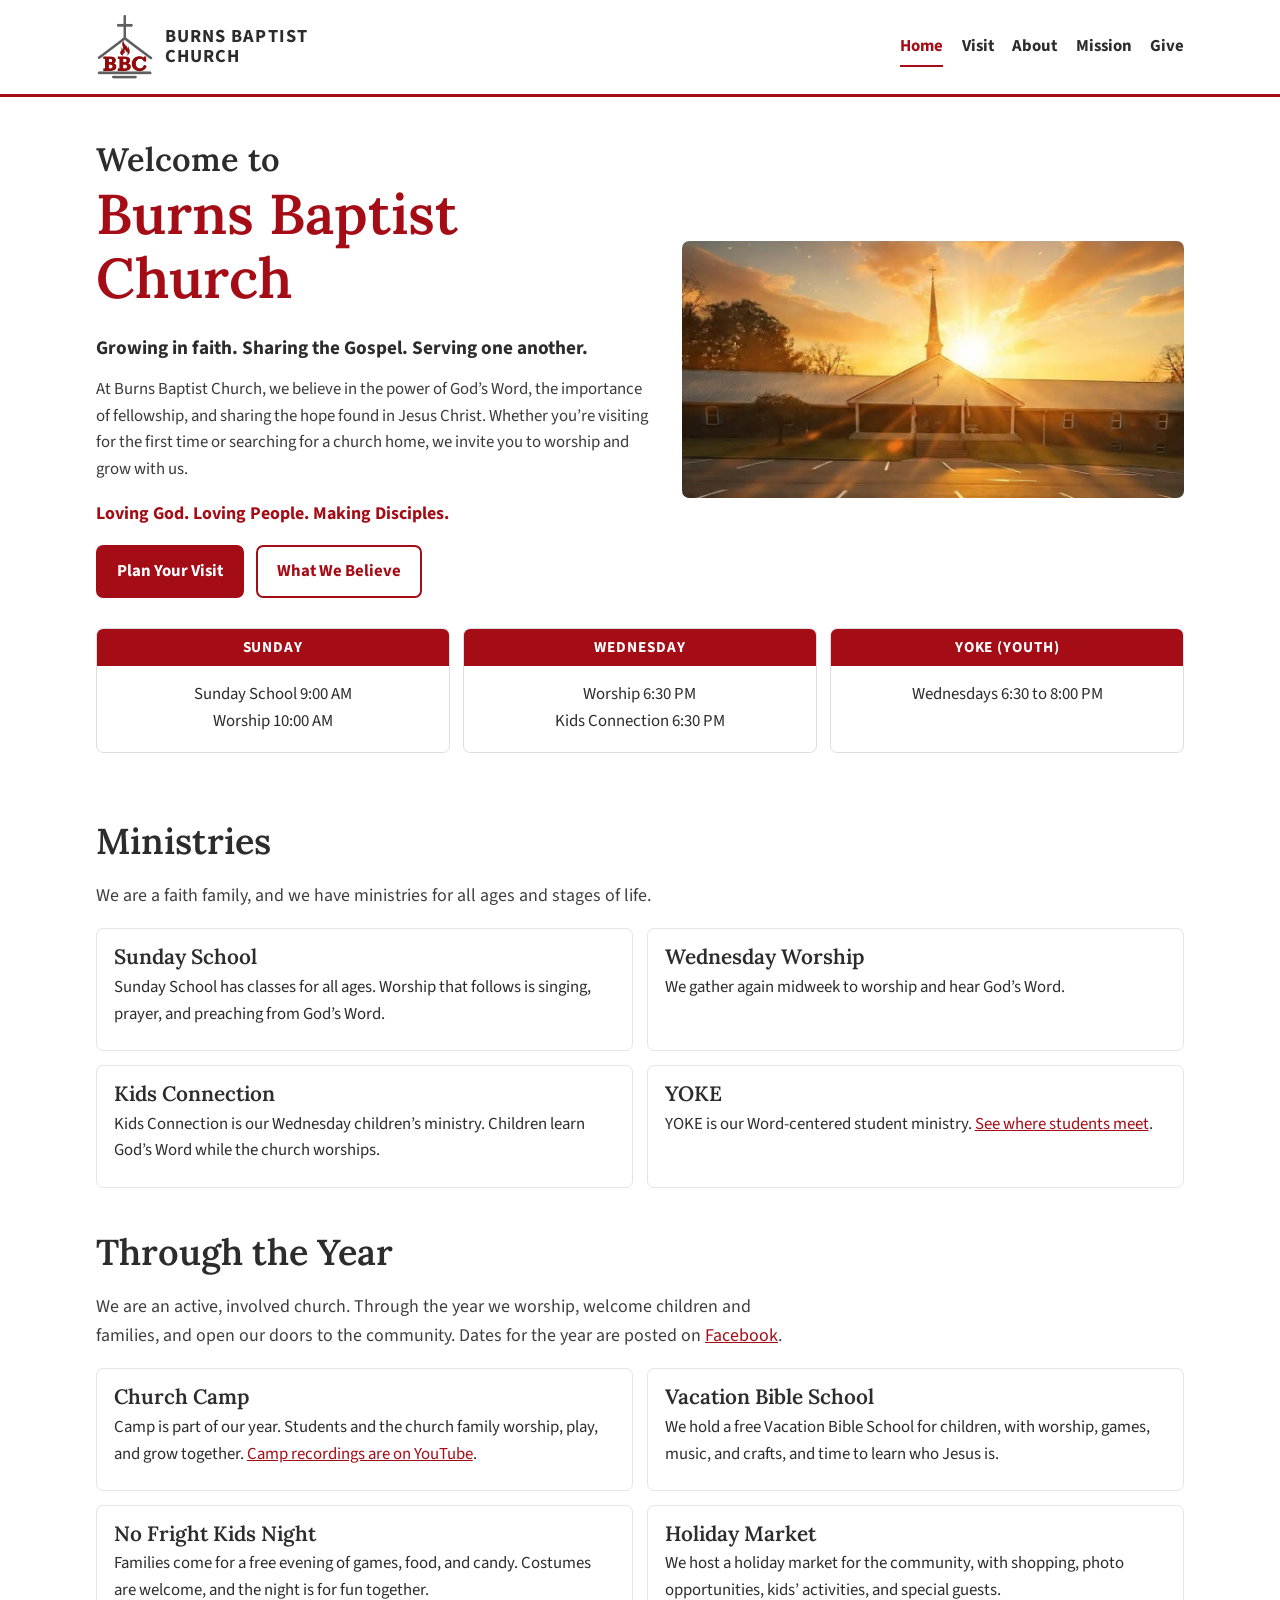
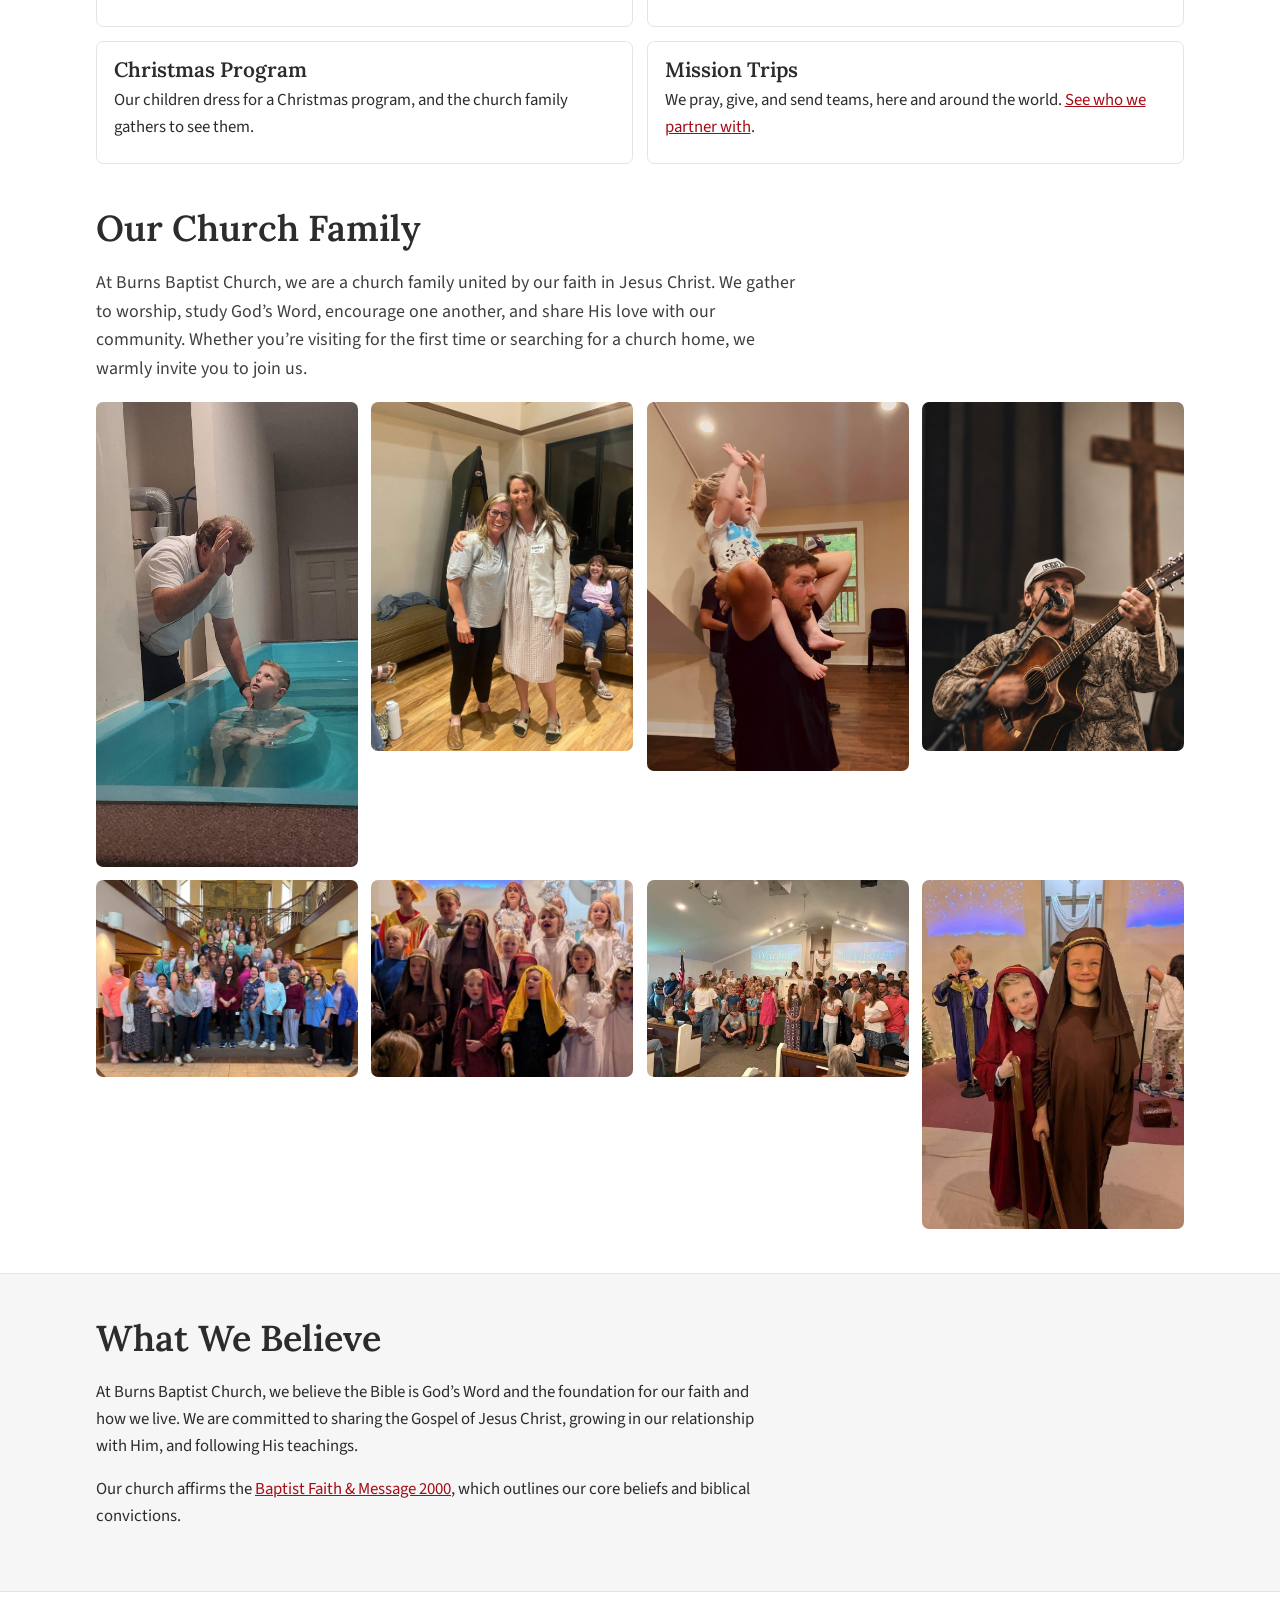
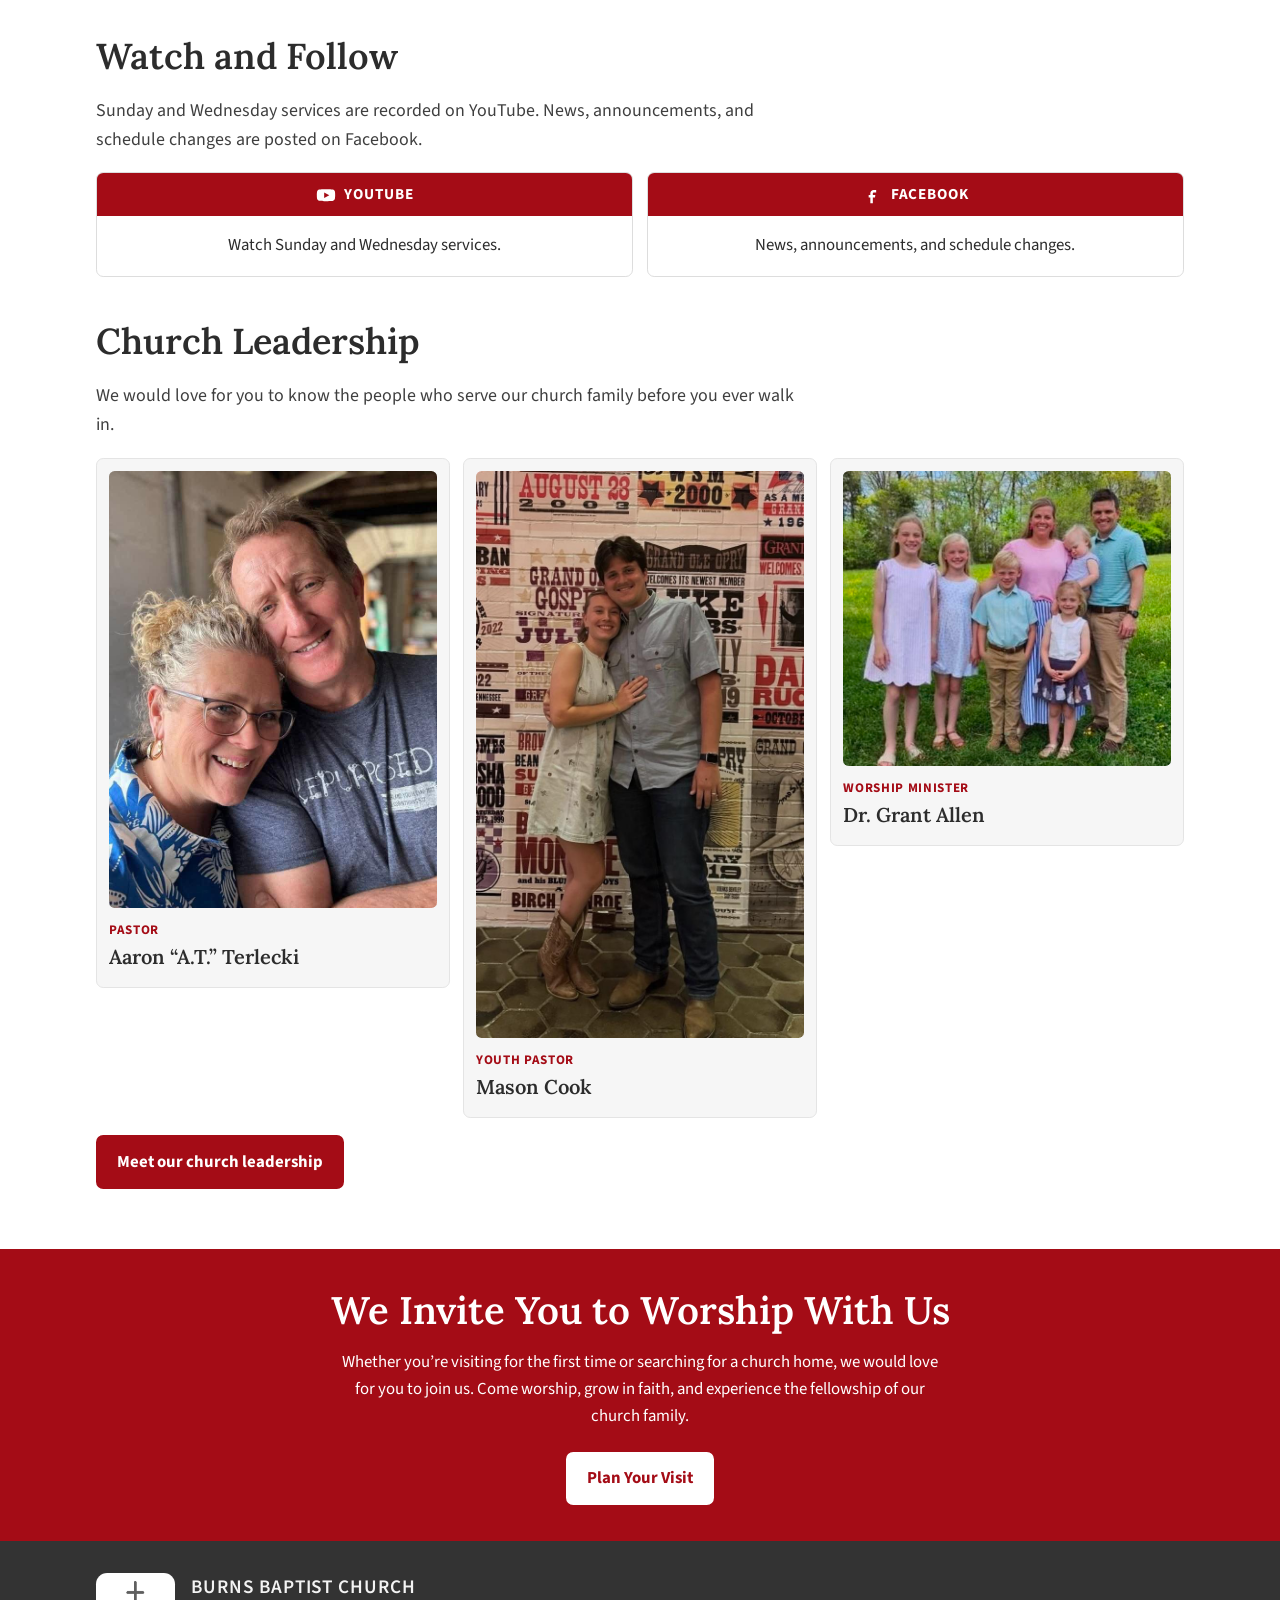
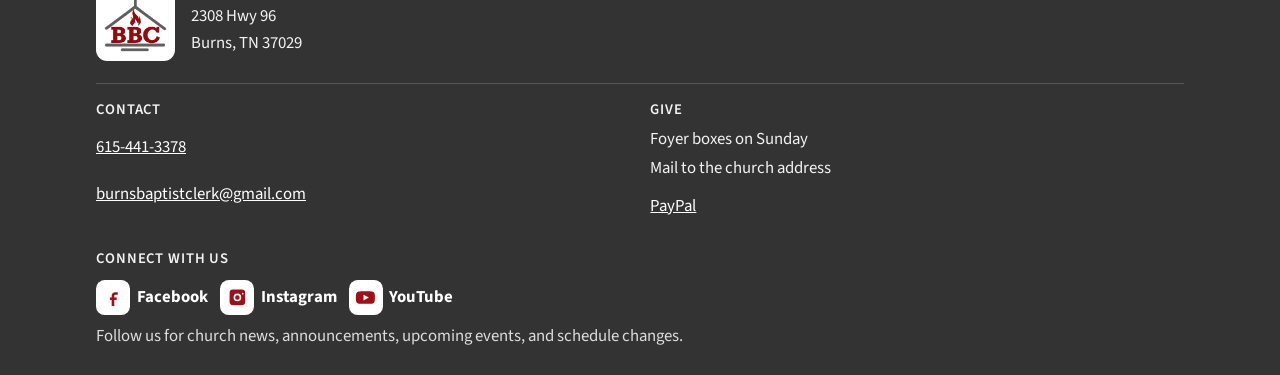
==== commit 912f6cdf: "Show a satellite map and add lasting church details once. The visit map uses Google satellite imager" ====
--- a/index.html
+++ b/index.html
@@ -63,7 +63,7 @@
           </article>
           <article class="time-card">
             <h3>YOKE (Youth)</h3>
-            <p>Wednesdays 6:30 to 8:00 PM<br>Youth Pastor Mason Cook</p>
+            <p>Wednesdays 6:30 to 8:00 PM</p>
           </article>
         </div>
       </div>
@@ -76,19 +76,19 @@
         <div class="ministry-grid">
           <article>
             <h3>Sunday School</h3>
-            <p>Sunday School begins at 9:00 AM. Worship follows at 10:00 AM, with singing, prayer, and preaching from God’s Word.</p>
+            <p>Sunday School has classes for all ages. Worship that follows is singing, prayer, and preaching from God’s Word.</p>
           </article>
           <article>
             <h3>Wednesday Worship</h3>
-            <p>We gather again on Wednesday at 6:30 PM. Kids Connection meets at the same time, so children can learn God’s Word while the church worships.</p>
+            <p>We gather again midweek to worship and hear God’s Word.</p>
           </article>
           <article>
             <h3>Kids Connection</h3>
-            <p>Kids Connection is our Wednesday children’s ministry at 6:30 PM. Children also have a place in Sunday School.</p>
+            <p>Kids Connection is our Wednesday children’s ministry. Children learn God’s Word while the church worships.</p>
           </article>
           <article>
             <h3>YOKE</h3>
-            <p>YOKE is our Word-centered student ministry, led by Youth Pastor Mason Cook. Doors open Wednesday at 6:30 PM, and students meet until 8:00 PM.</p>
+            <p>YOKE is our Word-centered student ministry. <a href="visit.html#yoke">See where students meet</a>.</p>
           </article>
         </div>
       </div>
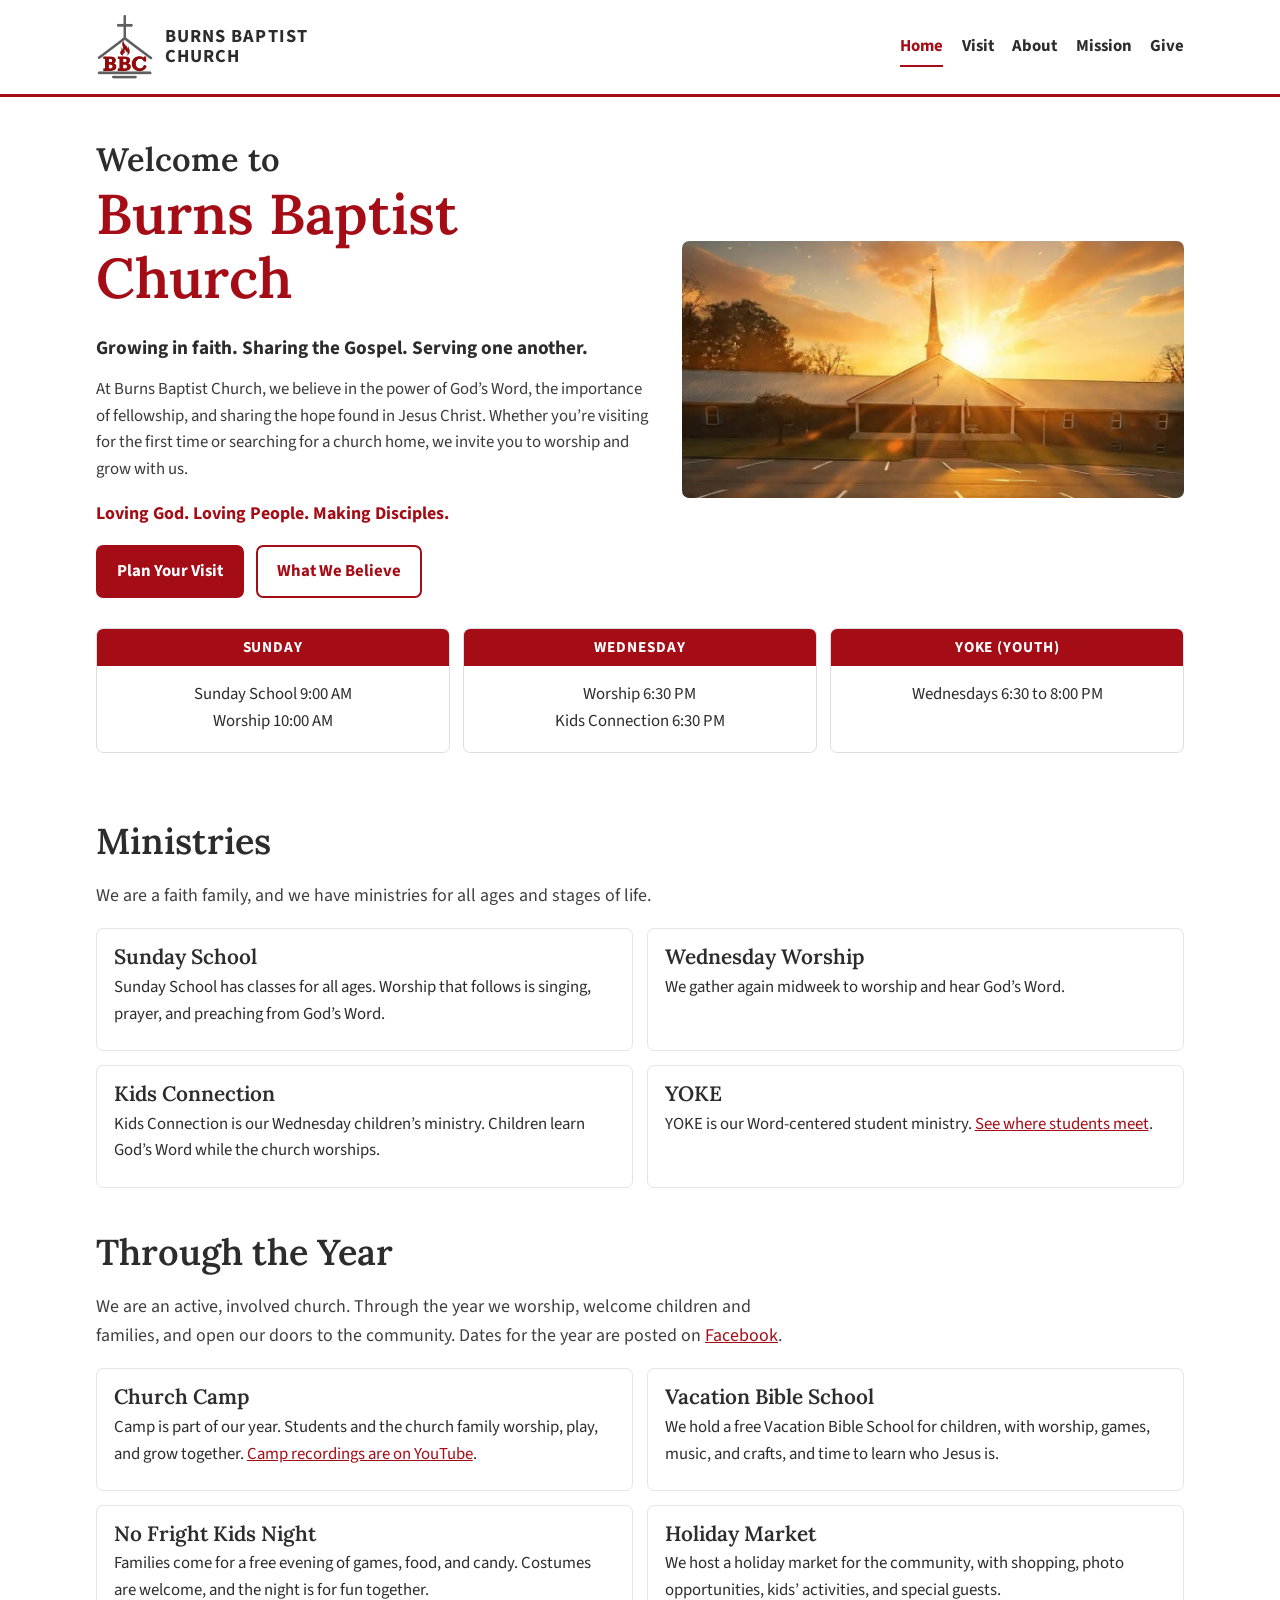
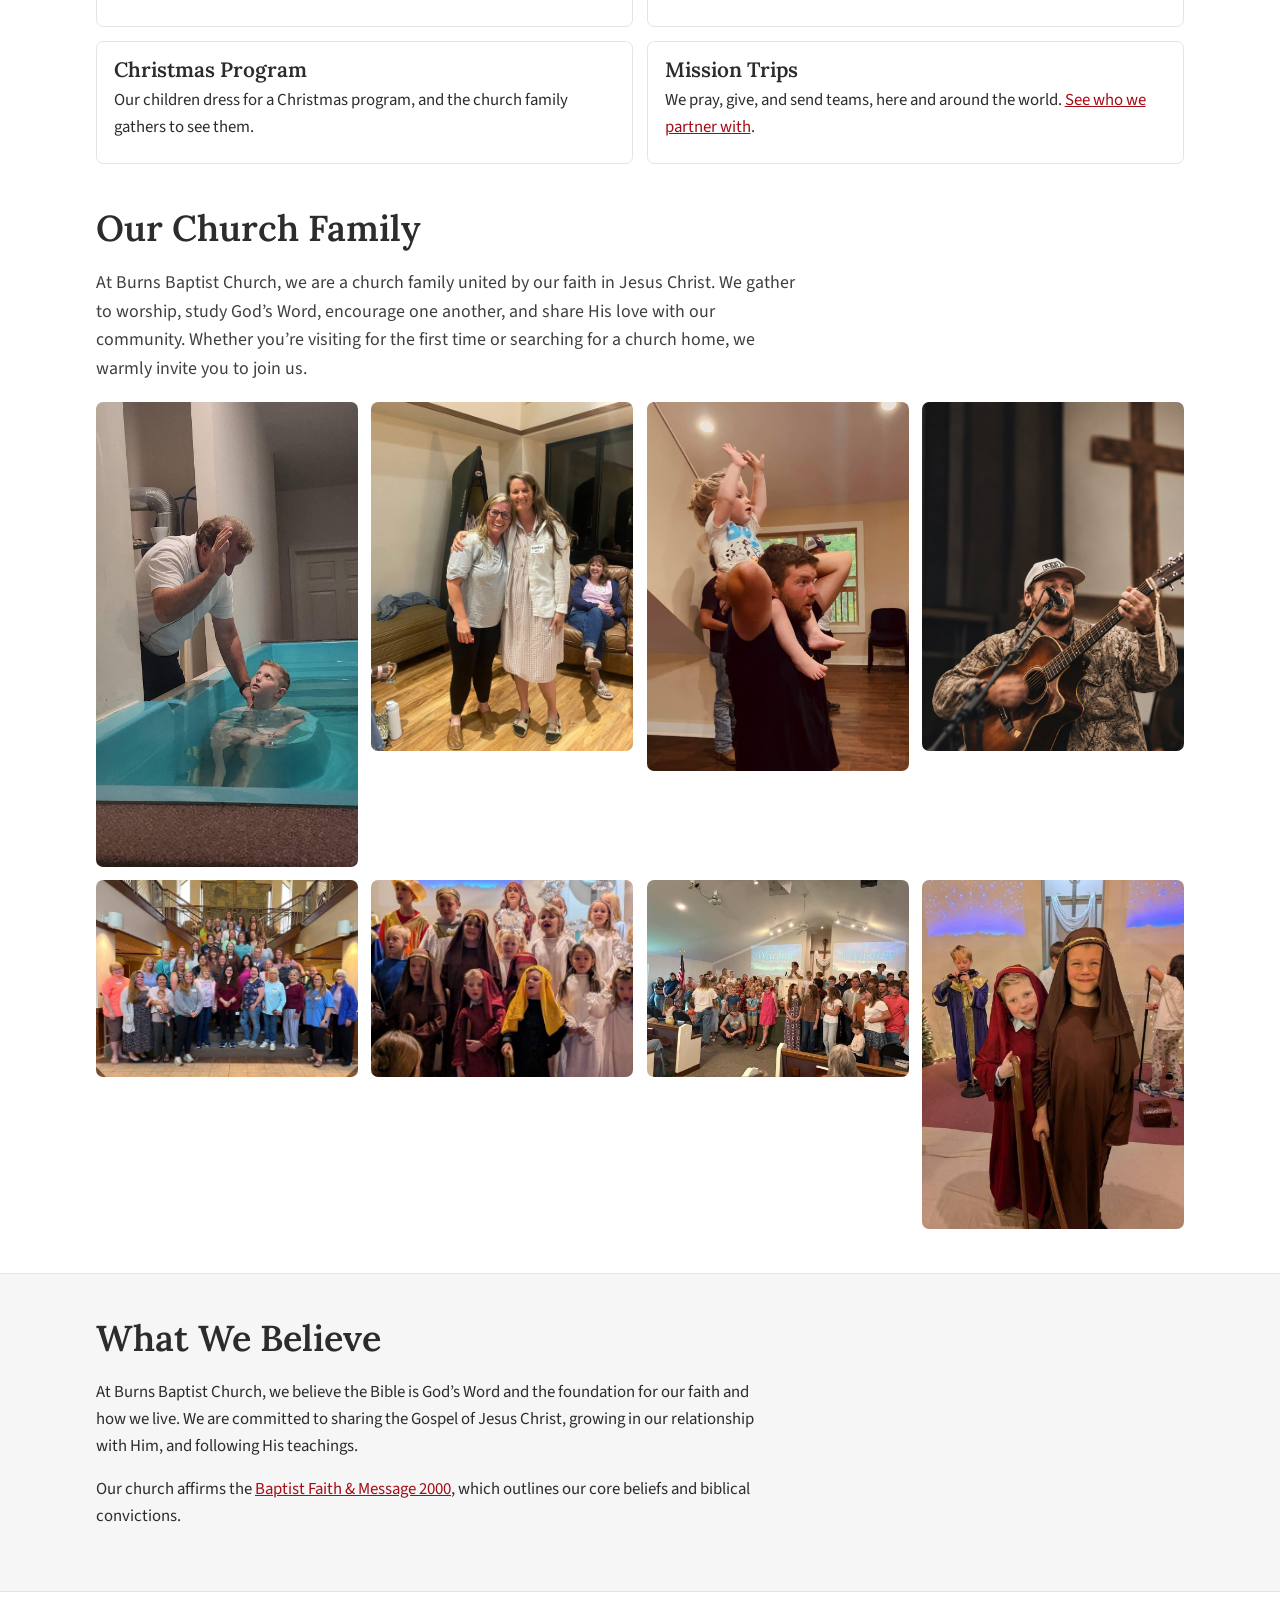
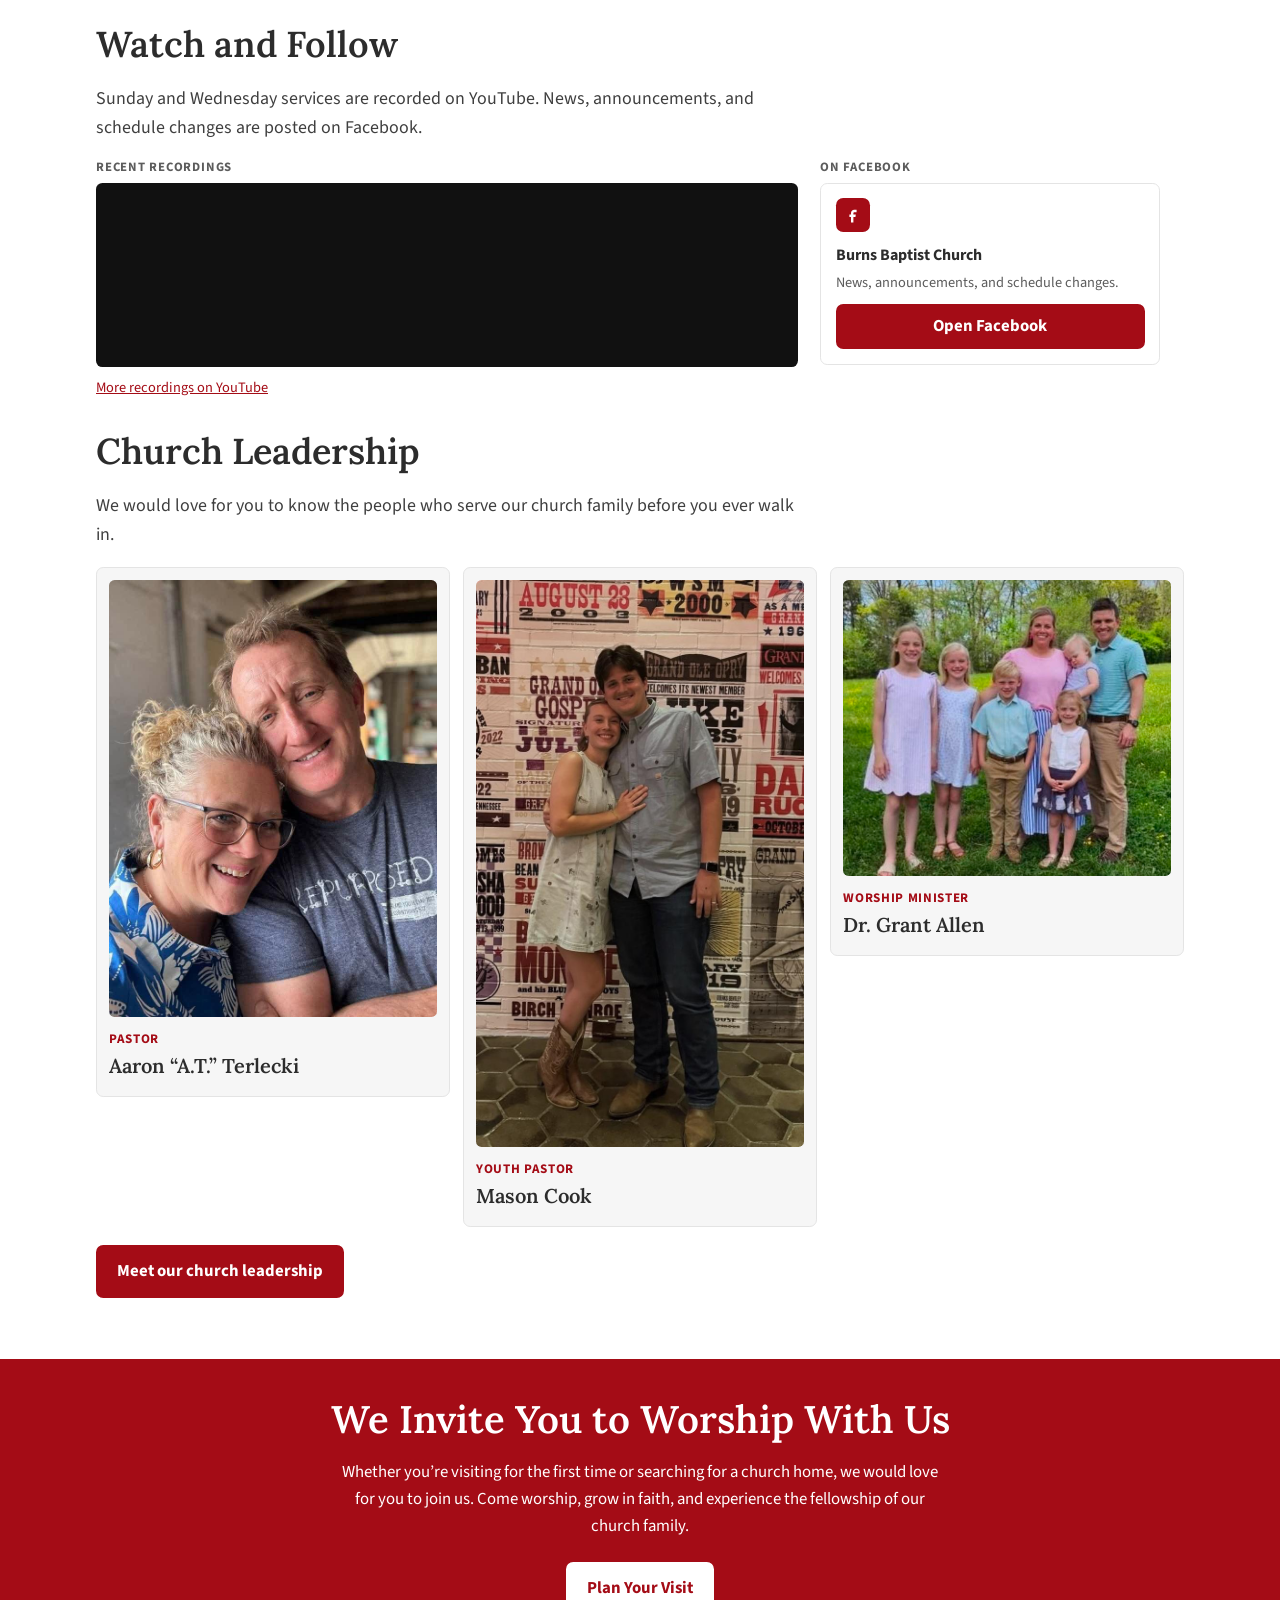
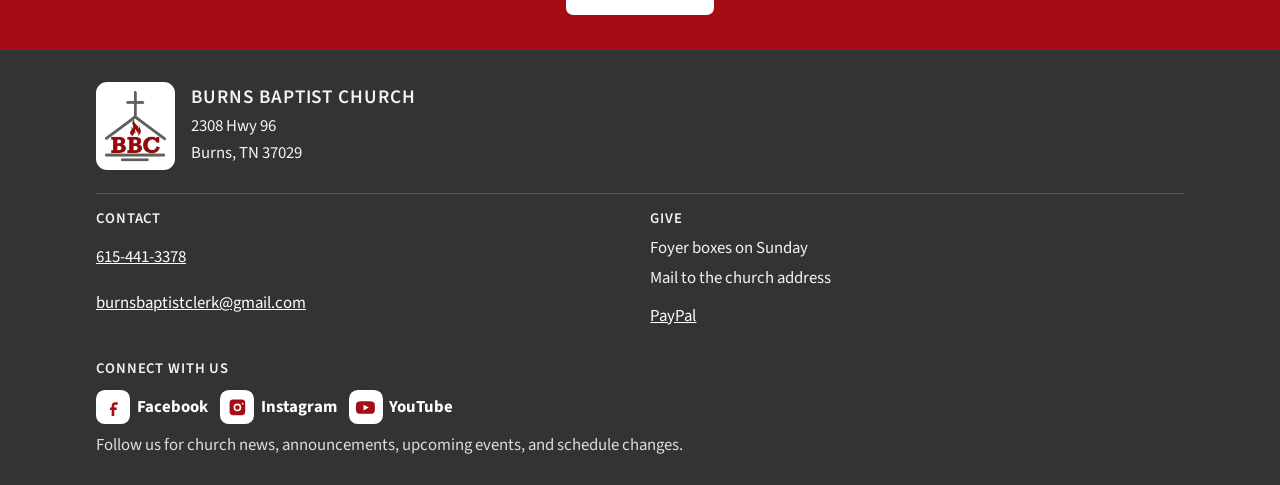
==== commit 7bc3d93a: "Add compact YouTube and Facebook feeds on the home page. Show recent church recordings in a small Wa" ====
--- a/index.html
+++ b/index.html
@@ -154,19 +154,81 @@
       </div>
     </section>
 
-    <section class="section">
+    <!--
+      Social feeds setup (free):
+      1. YouTube Data API v3 key: paste into data-youtube-api-key.
+         Create at https://console.cloud.google.com/ — enable “YouTube Data API v3”,
+         restrict the key to this GitHub Pages site.
+      2. Meta App ID: paste into data-facebook-app-id.
+         Create a free app at https://developers.facebook.com/ — add this site’s
+         domain under the app’s Facebook Login / Site URL settings.
+      Channel ID and Facebook page URL are already set for Burns Baptist Church.
+    -->
+    <section
+      class="section feeds-section"
+      id="watch"
+      data-youtube-api-key=""
+      data-youtube-channel-id="UCYEED3mai1PJ6yWgzKr-k9g"
+      data-youtube-uploads-playlist="UUYEED3mai1PJ6yWgzKr-k9g"
+      data-facebook-app-id=""
+      data-facebook-page-url="https://www.facebook.com/p/Burns-Baptist-Church-61585569585817/"
+    >
       <div class="wrap">
         <h2 class="section-title">Watch and Follow</h2>
         <p class="lede">Sunday and Wednesday services are recorded on YouTube. News, announcements, and schedule changes are posted on Facebook.</p>
-        <div class="card-grid cols-2">
-          <a class="connect-card" href="https://www.youtube.com/@burnsbaptistchurch-burnstn1436" target="_blank" rel="noopener noreferrer">
-            <h3><svg viewBox="0 0 24 24" aria-hidden="true"><path fill="currentColor" d="M23 12.2s0-3.2-.4-4.6a3 3 0 0 0-2.1-2.1C18.9 5 12 5 12 5s-6.9 0-8.5.5a3 3 0 0 0-2.1 2.1C1 9 1 12.2 1 12.2s0 3.2.4 4.6a3 3 0 0 0 2.1 2.1C5.1 19.4 12 19.4 12 19.4s6.9 0 8.5-.5a3 3 0 0 0 2.1-2.1c.4-1.4.4-4.6.4-4.6zM9.8 15.5v-6.6l6.2 3.3z"/></svg>YouTube</h3>
-            <p>Watch Sunday and Wednesday services.<span class="sr-only"> (opens in a new tab)</span></p>
-          </a>
-          <a class="connect-card" href="https://www.facebook.com/p/Burns-Baptist-Church-61585569585817/" target="_blank" rel="noopener noreferrer">
-            <h3><svg viewBox="0 0 24 24" aria-hidden="true"><path fill="currentColor" d="M14 9h3V6h-3c-2.2 0-4 1.8-4 4v2H8v3h2v7h3v-7h2.6l.4-3H13v-2c0-.6.4-1 1-1z"/></svg>Facebook</h3>
-            <p>News, announcements, and schedule changes.<span class="sr-only"> (opens in a new tab)</span></p>
-          </a>
+        <div class="feeds-layout">
+          <div class="feed-block">
+            <h3 class="feed-heading">Recent recordings</h3>
+            <div id="youtube-feed" class="yt-feed">
+              <div class="yt-fallback">
+                <iframe
+                  src="https://www.youtube-nocookie.com/embed/videoseries?list=UUYEED3mai1PJ6yWgzKr-k9g"
+                  title="Recent recordings from Burns Baptist Church"
+                  allow="accelerometer; clipboard-write; encrypted-media; gyroscope; picture-in-picture; web-share"
+                  allowfullscreen
+                  loading="lazy"
+                ></iframe>
+              </div>
+            </div>
+            <p class="feed-more"><a href="https://www.youtube.com/@burnsbaptistchurch-burnstn1436" target="_blank" rel="noopener noreferrer">More recordings on YouTube<span class="sr-only"> (opens in a new tab)</span></a></p>
+          </div>
+          <div class="feed-block">
+            <h3 class="feed-heading">On Facebook</h3>
+            <div class="fb-feed">
+              <a
+                class="fb-cta"
+                href="https://www.facebook.com/p/Burns-Baptist-Church-61585569585817/"
+                target="_blank"
+                rel="noopener noreferrer"
+              >
+                <span class="fb-cta-icon" aria-hidden="true">
+                  <svg viewBox="0 0 24 24"><path fill="currentColor" d="M14 9h3V6h-3c-2.2 0-4 1.8-4 4v2H8v3h2v7h3v-7h2.6l.4-3H13v-2c0-.6.4-1 1-1z"/></svg>
+                </span>
+                <span class="fb-cta-copy">
+                  <strong>Burns Baptist Church</strong>
+                  <span>News, announcements, and schedule changes.</span>
+                </span>
+                <span class="btn">Open Facebook</span>
+                <span class="sr-only"> (opens in a new tab)</span>
+              </a>
+              <div
+                class="fb-page"
+                aria-hidden="true"
+                data-href="https://www.facebook.com/p/Burns-Baptist-Church-61585569585817/"
+                data-tabs="timeline"
+                data-width="340"
+                data-height="280"
+                data-small-header="true"
+                data-adapt-container-width="true"
+                data-hide-cover="true"
+                data-show-facepile="false"
+              >
+                <blockquote cite="https://www.facebook.com/p/Burns-Baptist-Church-61585569585817/" class="fb-xfbml-parse-ignore">
+                  <a href="https://www.facebook.com/p/Burns-Baptist-Church-61585569585817/" target="_blank" rel="noopener noreferrer">Burns Baptist Church on Facebook<span class="sr-only"> (opens in a new tab)</span></a>
+                </blockquote>
+              </div>
+            </div>
+          </div>
         </div>
       </div>
     </section>
@@ -242,6 +304,7 @@
       </div>
     </div>
   </footer>
+  <div id="fb-root"></div>
   <script src="js/site.js"></script>
 </body>
 </html>
--- a/css/site.css
+++ b/css/site.css
@@ -690,54 +690,246 @@
   margin-bottom: 0.3rem;
 }
 
-.connect-card {
+.feeds-section {
+  padding-top: 1.6rem;
+  padding-bottom: 1.6rem;
+}
+
+.feeds-layout {
+  display: grid;
+  gap: 1.15rem;
+  margin-top: 1rem;
+}
+
+@media (min-width: 800px) {
+  .feeds-layout {
+    grid-template-columns: minmax(0, 1.35fr) minmax(15.5rem, 0.7fr);
+    gap: 1.4rem;
+    align-items: start;
+  }
+}
+
+.feed-heading {
+  font-family: var(--body);
+  font-size: 0.8rem;
+  font-weight: 700;
+  letter-spacing: 0.06em;
+  text-transform: uppercase;
+  color: var(--muted);
+  margin: 0 0 0.5rem;
+}
+
+.feed-more {
+  font-size: 0.9rem;
+  margin: 0.55rem 0 0;
+}
+
+.yt-feed {
+  min-width: 0;
+}
+
+.yt-grid {
+  display: grid;
+  grid-template-columns: repeat(3, minmax(0, 1fr));
+  gap: 0.5rem;
+}
+
+.yt-card {
   display: flex;
   flex-direction: column;
-  height: 100%;
+  min-width: 0;
   text-decoration: none;
   color: var(--ink);
-  border: 1px solid #ddd;
-  border-radius: 0.45rem;
+  border: 1px solid var(--line);
+  border-radius: 0.4rem;
   overflow: hidden;
   background: #fff;
 }
 
-.connect-card:hover {
+.yt-card:hover {
   border-color: var(--bbc);
   color: var(--ink);
 }
 
-.connect-card h3 {
-  display: flex;
-  align-items: center;
-  justify-content: center;
-  gap: 0.55rem;
-  margin: 0;
+.yt-media {
+  position: relative;
+  aspect-ratio: 16 / 9;
+  background: #111;
+}
+
+.yt-media img,
+.yt-media iframe {
+  position: absolute;
+  inset: 0;
+  width: 100%;
+  height: 100%;
+  border: 0;
+  object-fit: cover;
+}
+
+.yt-play {
+  position: absolute;
+  inset: 0;
+  display: grid;
+  place-items: center;
+  color: #fff;
+  pointer-events: none;
+  background: linear-gradient(rgba(0, 0, 0, 0.05), rgba(0, 0, 0, 0.28));
+}
+
+.yt-play svg {
+  width: 1.7rem;
+  height: 1.7rem;
+  filter: drop-shadow(0 1px 2px rgba(0, 0, 0, 0.45));
+}
+
+.yt-badge {
+  position: absolute;
+  top: 0.35rem;
+  left: 0.35rem;
+  z-index: 1;
   background: var(--bbc);
   color: #fff;
-  font-family: var(--body);
-  font-size: 0.95rem;
+  font-size: 0.65rem;
   font-weight: 700;
   letter-spacing: 0.06em;
   text-transform: uppercase;
-  padding: 0.7rem 0.75rem;
-}
-
-.connect-card:hover h3 {
+  padding: 0.15rem 0.35rem;
+  border-radius: 0.2rem;
+}
+
+.yt-card h4 {
+  font-family: var(--body);
+  font-size: 0.75rem;
+  font-weight: 600;
+  line-height: 1.3;
+  margin: 0;
+  padding: 0.4rem 0.45rem 0.45rem;
+  display: -webkit-box;
+  -webkit-line-clamp: 2;
+  line-clamp: 2;
+  -webkit-box-orient: vertical;
+  overflow: hidden;
+}
+
+.yt-fallback iframe {
+  display: block;
+  width: 100%;
+  height: 11.5rem;
+  border: 0;
+  border-radius: 0.4rem;
+  background: #111;
+}
+
+.fb-feed {
+  position: relative;
+  min-width: 0;
+  max-width: 21.25rem;
+  overflow: hidden;
+}
+
+.fb-feed.is-plugin-ready {
+  overflow: visible;
+}
+
+.fb-cta {
+  display: flex;
+  flex-direction: column;
+  align-items: flex-start;
+  gap: 0.65rem;
+  padding: 0.85rem 0.9rem 0.95rem;
+  border: 1px solid var(--line);
+  border-radius: 0.45rem;
+  background: #fff;
+  color: var(--ink);
+  text-decoration: none;
+}
+
+.fb-cta:hover {
+  border-color: var(--bbc);
+  color: var(--ink);
+}
+
+.fb-cta-icon {
+  width: 2.15rem;
+  height: 2.15rem;
+  border-radius: 0.45rem;
+  background: var(--bbc);
+  color: #fff;
+  display: grid;
+  place-items: center;
+  flex: 0 0 auto;
+}
+
+.fb-cta-icon svg {
+  width: 1.2rem;
+  height: 1.2rem;
+  display: block;
+}
+
+.fb-cta-copy {
+  display: grid;
+  gap: 0.15rem;
+}
+
+.fb-cta-copy strong {
+  font-size: 1rem;
+}
+
+.fb-cta-copy span {
+  color: var(--muted);
+  font-size: 0.9rem;
+}
+
+.fb-cta .btn {
+  width: 100%;
+  min-height: 2.5rem;
+  padding: 0.45rem 0.9rem;
+}
+
+.fb-cta:hover .btn {
   background: var(--bbc-dark);
-}
-
-.connect-card svg {
-  width: 1.25rem;
-  height: 1.25rem;
+  border-color: var(--bbc-dark);
+  color: #fff;
+}
+
+.fb-page {
+  width: 100%;
+}
+
+.fb-page:not(.is-ready) {
+  position: absolute;
+  left: 0;
+  top: 0;
+  width: 340px;
+  opacity: 0;
+  pointer-events: none;
+}
+
+.fb-feed.is-plugin-ready .fb-cta {
+  display: none;
+}
+
+.fb-page.is-unavailable iframe,
+.fb-page.is-unavailable > span {
+  display: none;
+}
+
+.fb-xfbml-parse-ignore {
   display: block;
-  flex: 0 0 auto;
-}
-
-.connect-card p {
   margin: 0;
-  text-align: center;
-  padding: 1rem 0.9rem 1.1rem;
+  padding: 0.75rem 0.85rem;
+  border: 1px solid var(--line);
+  border-radius: 0.4rem;
+  background: #fff;
+  font-size: 0.92rem;
+}
+
+@media (min-width: 800px) {
+  .feeds-section {
+    padding-top: 2rem;
+    padding-bottom: 2rem;
+  }
 }
 
 .mission-hero h1 {
